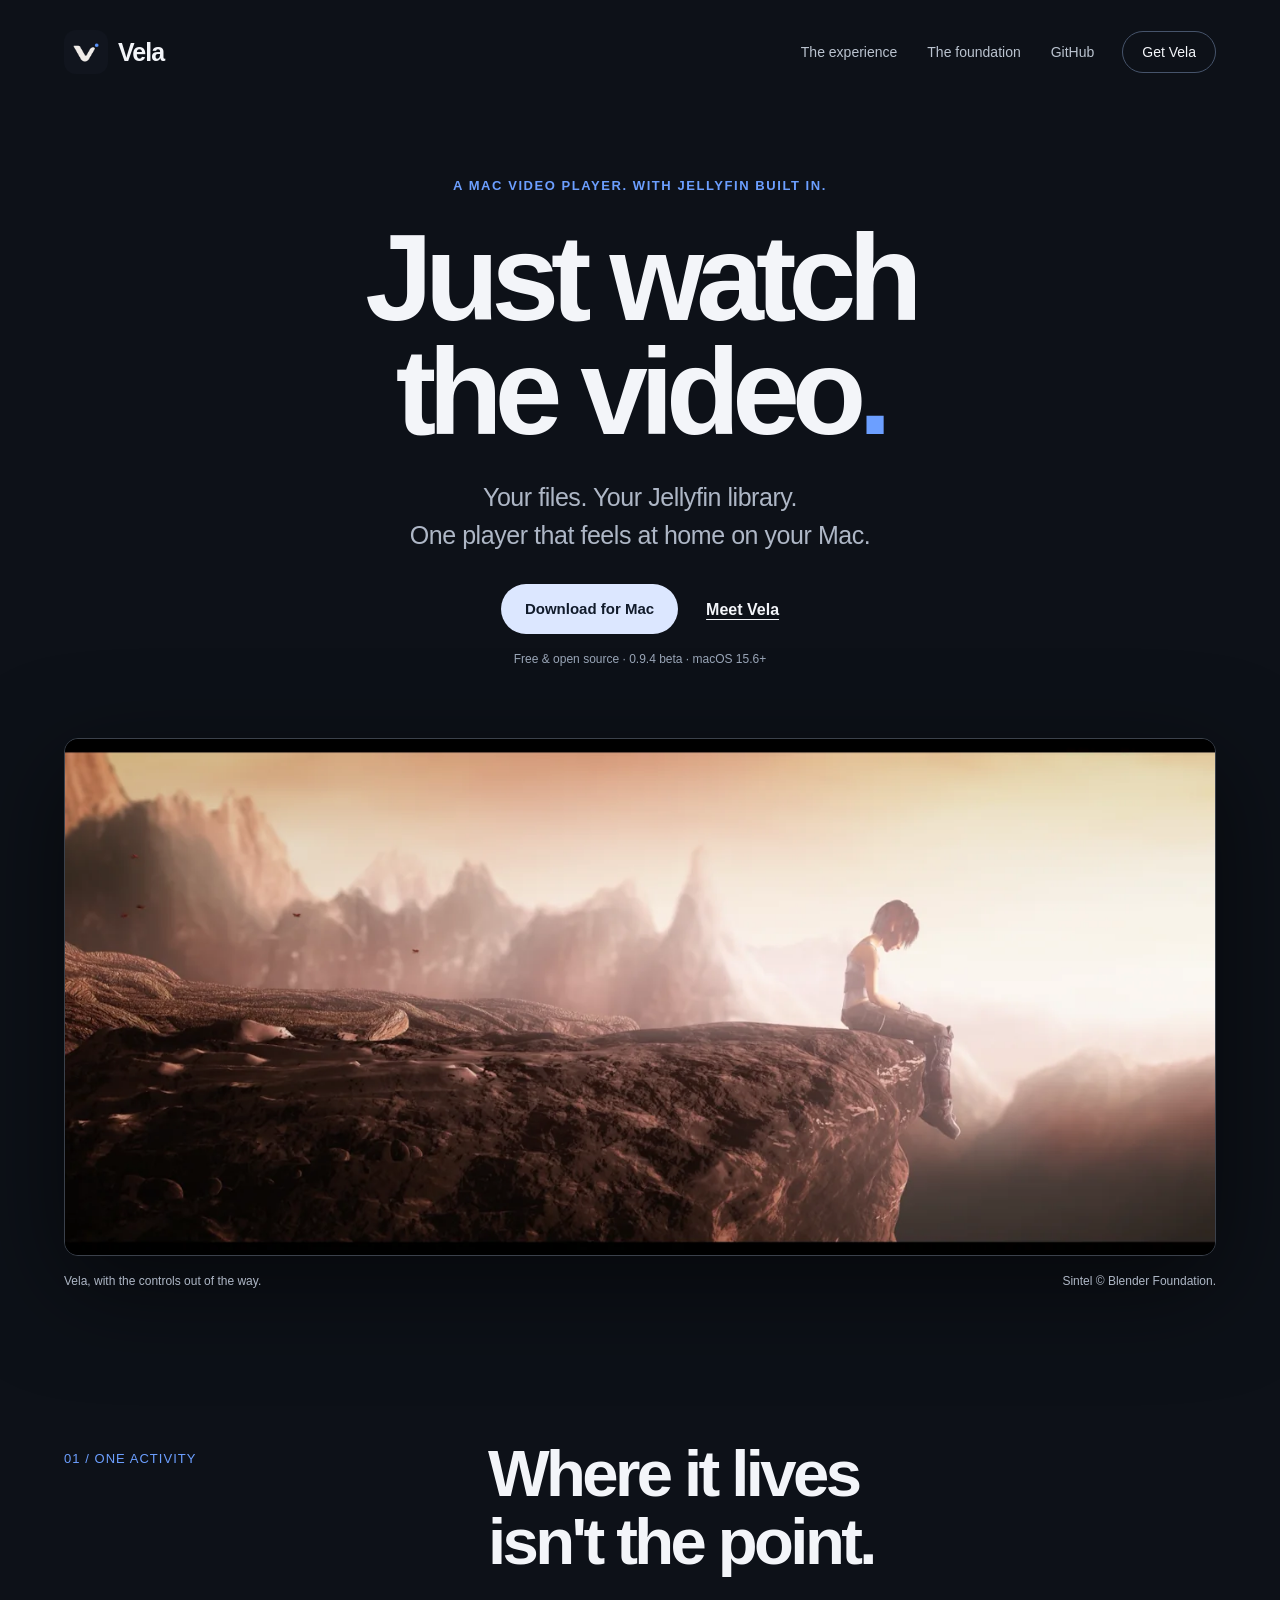
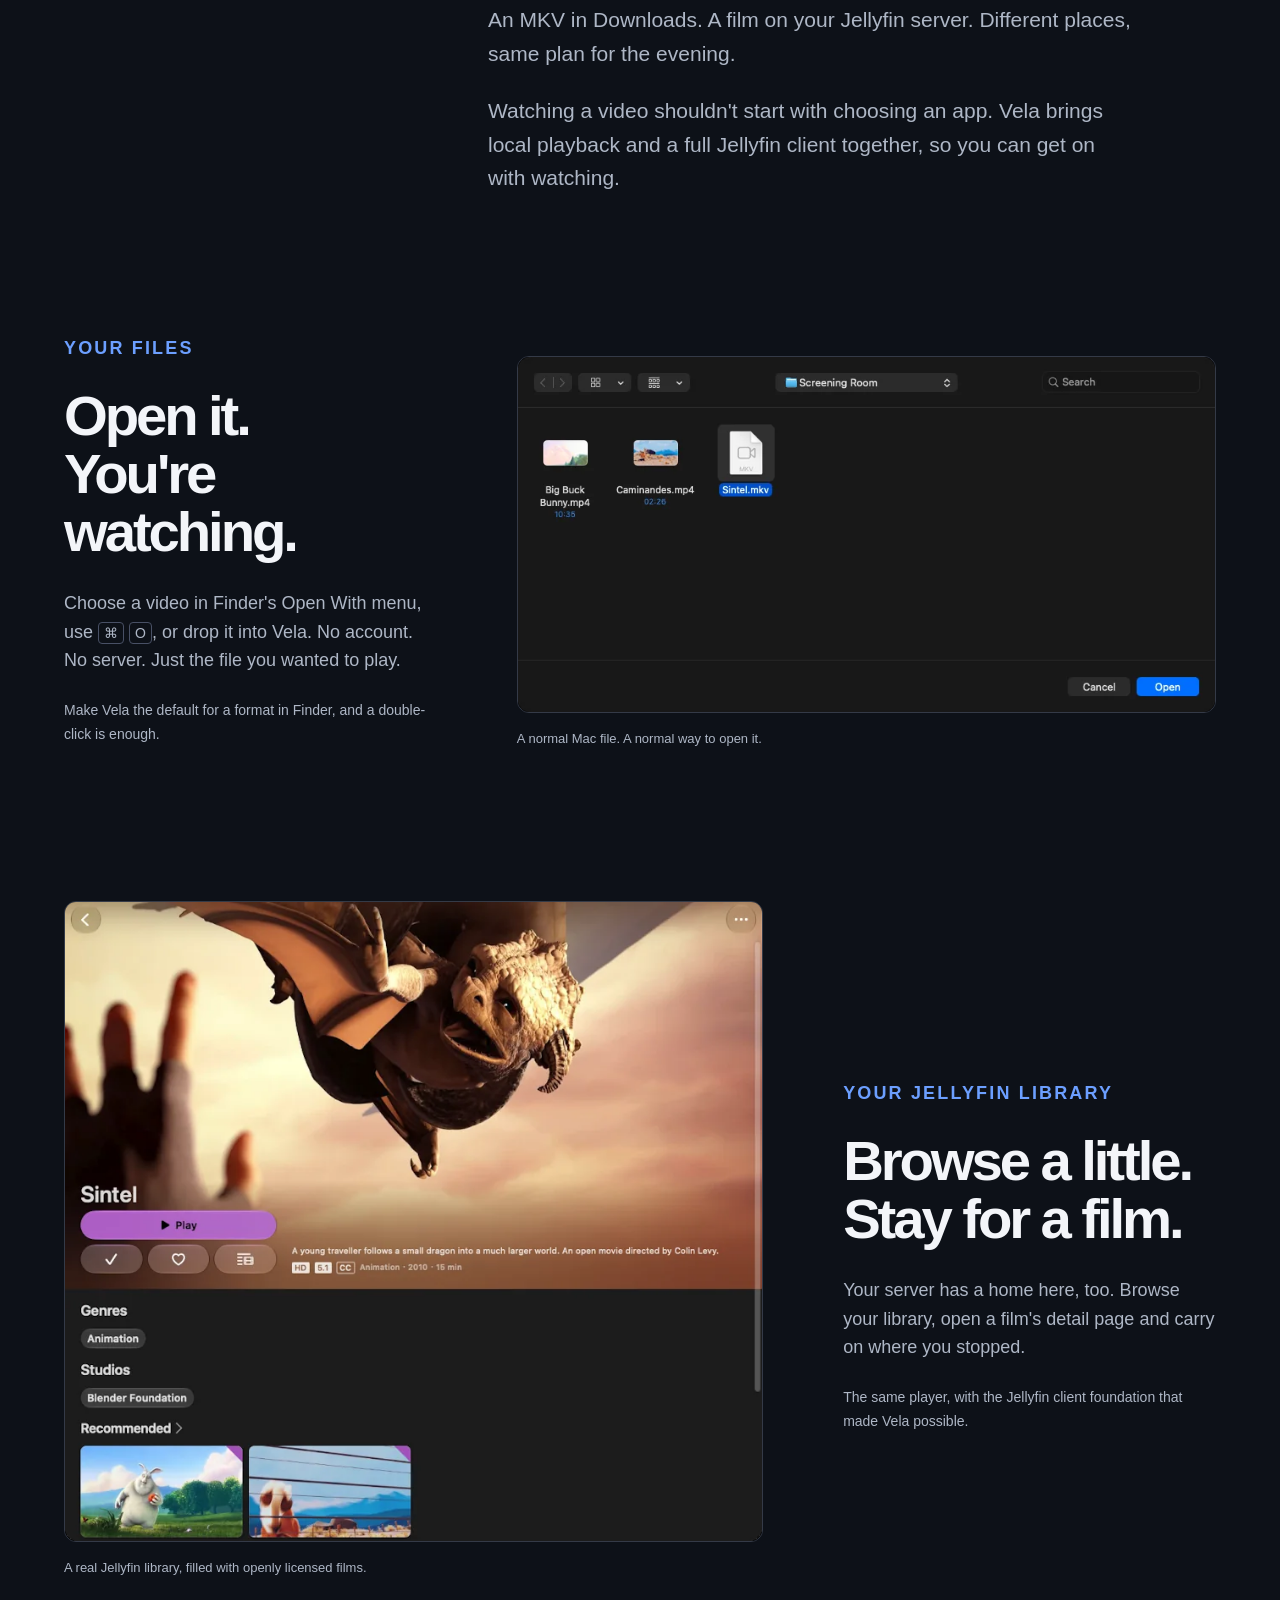
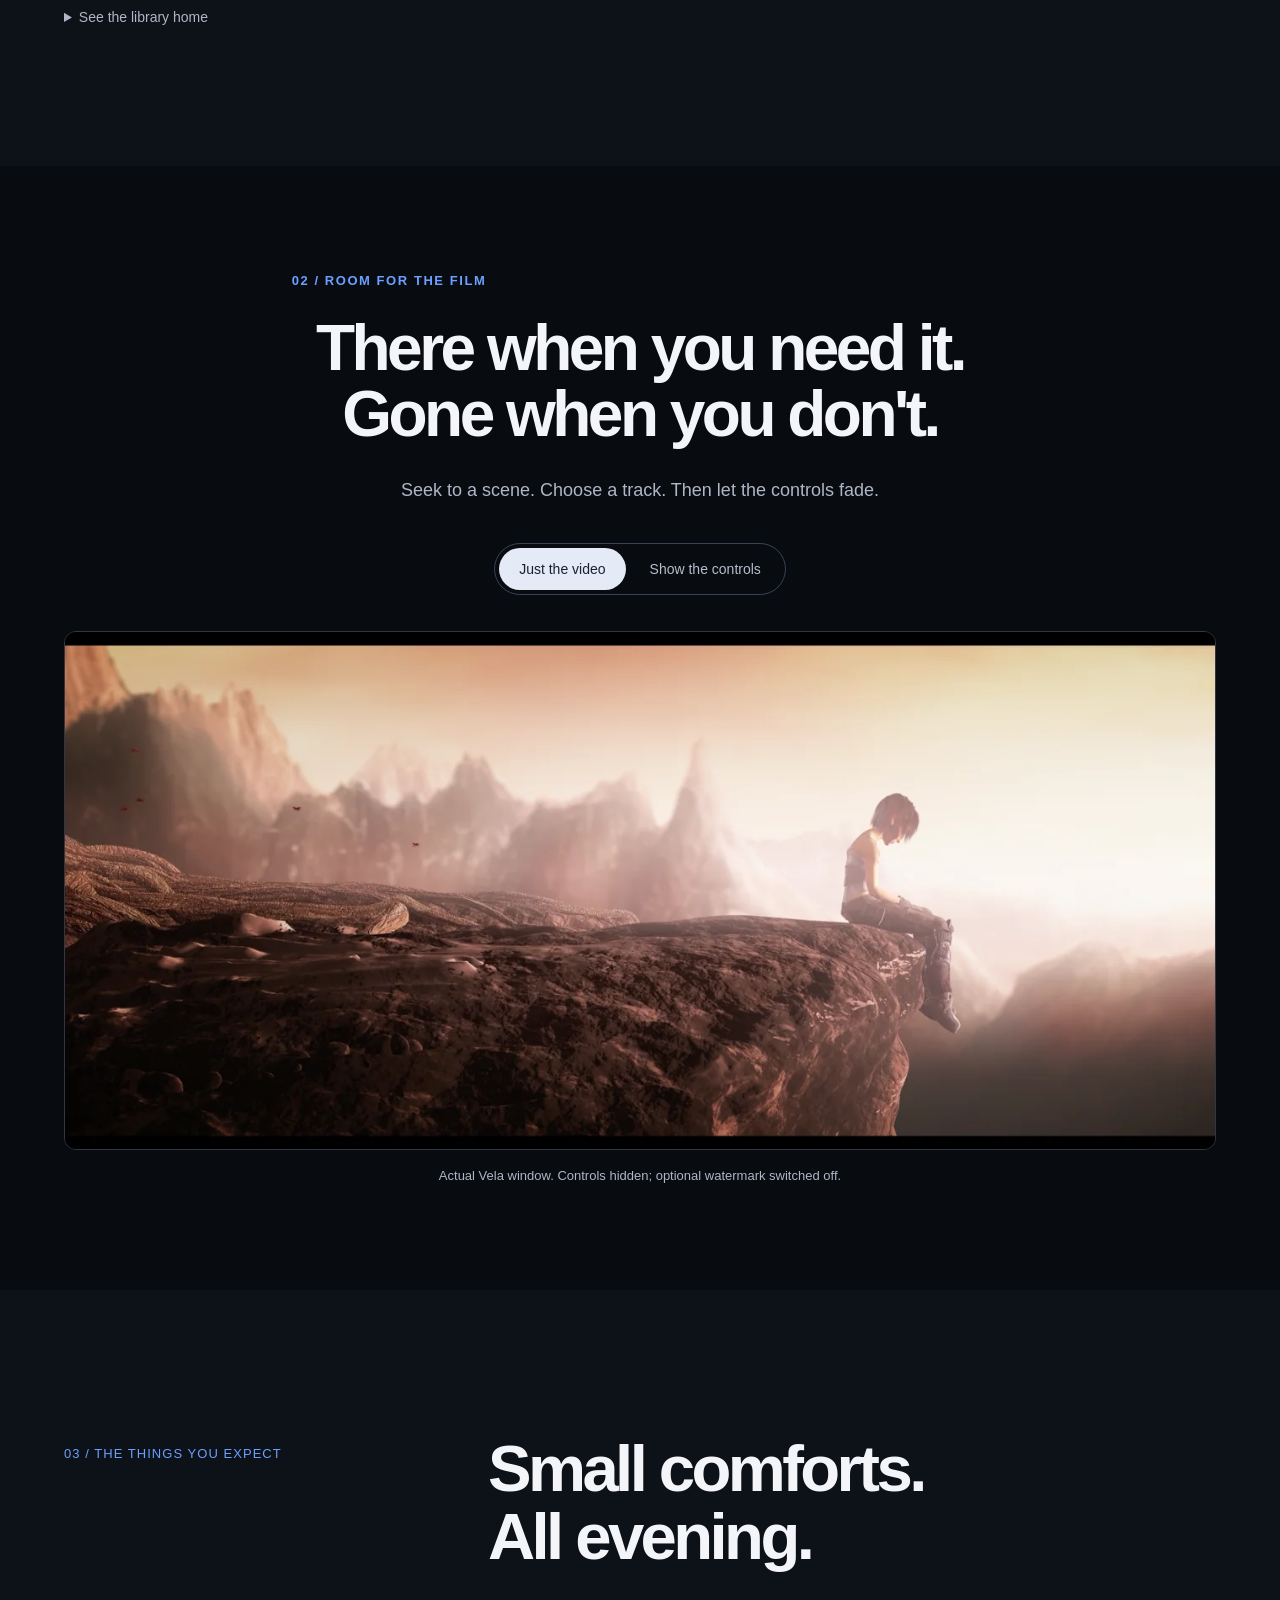
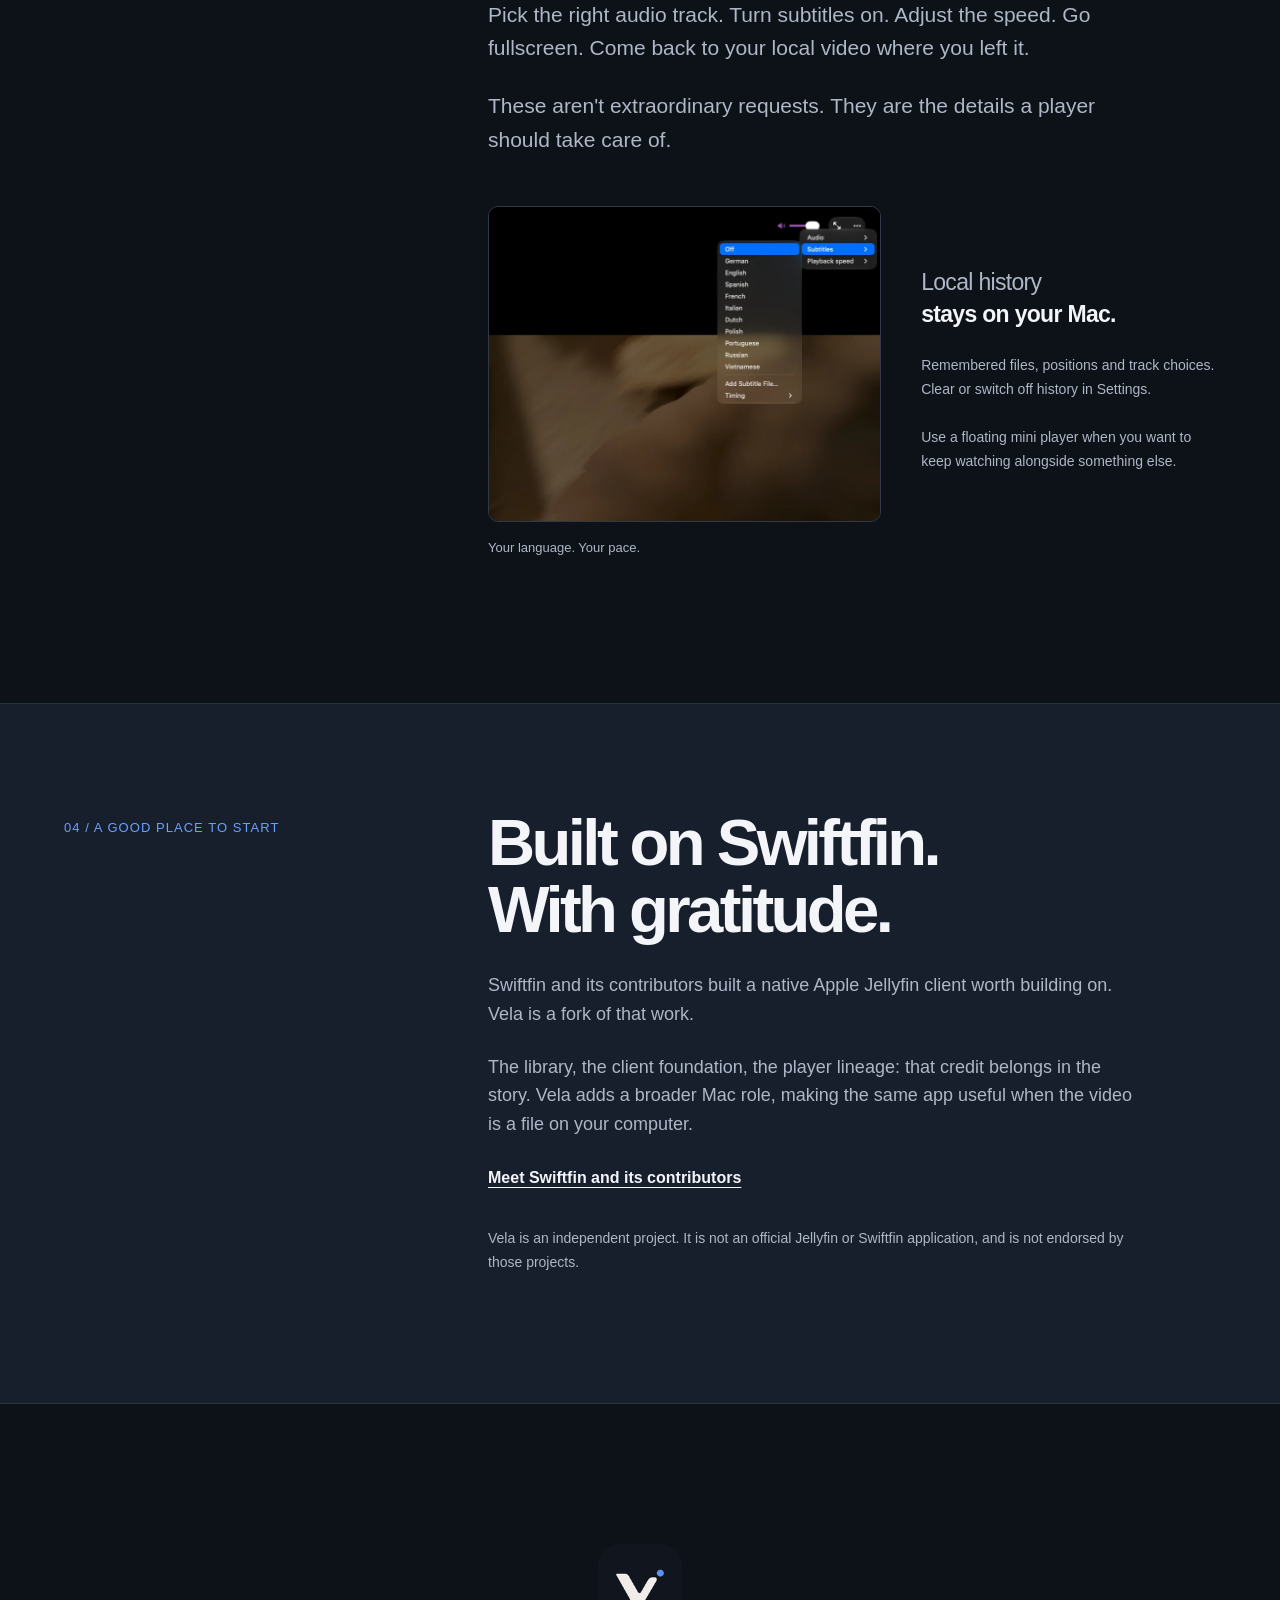
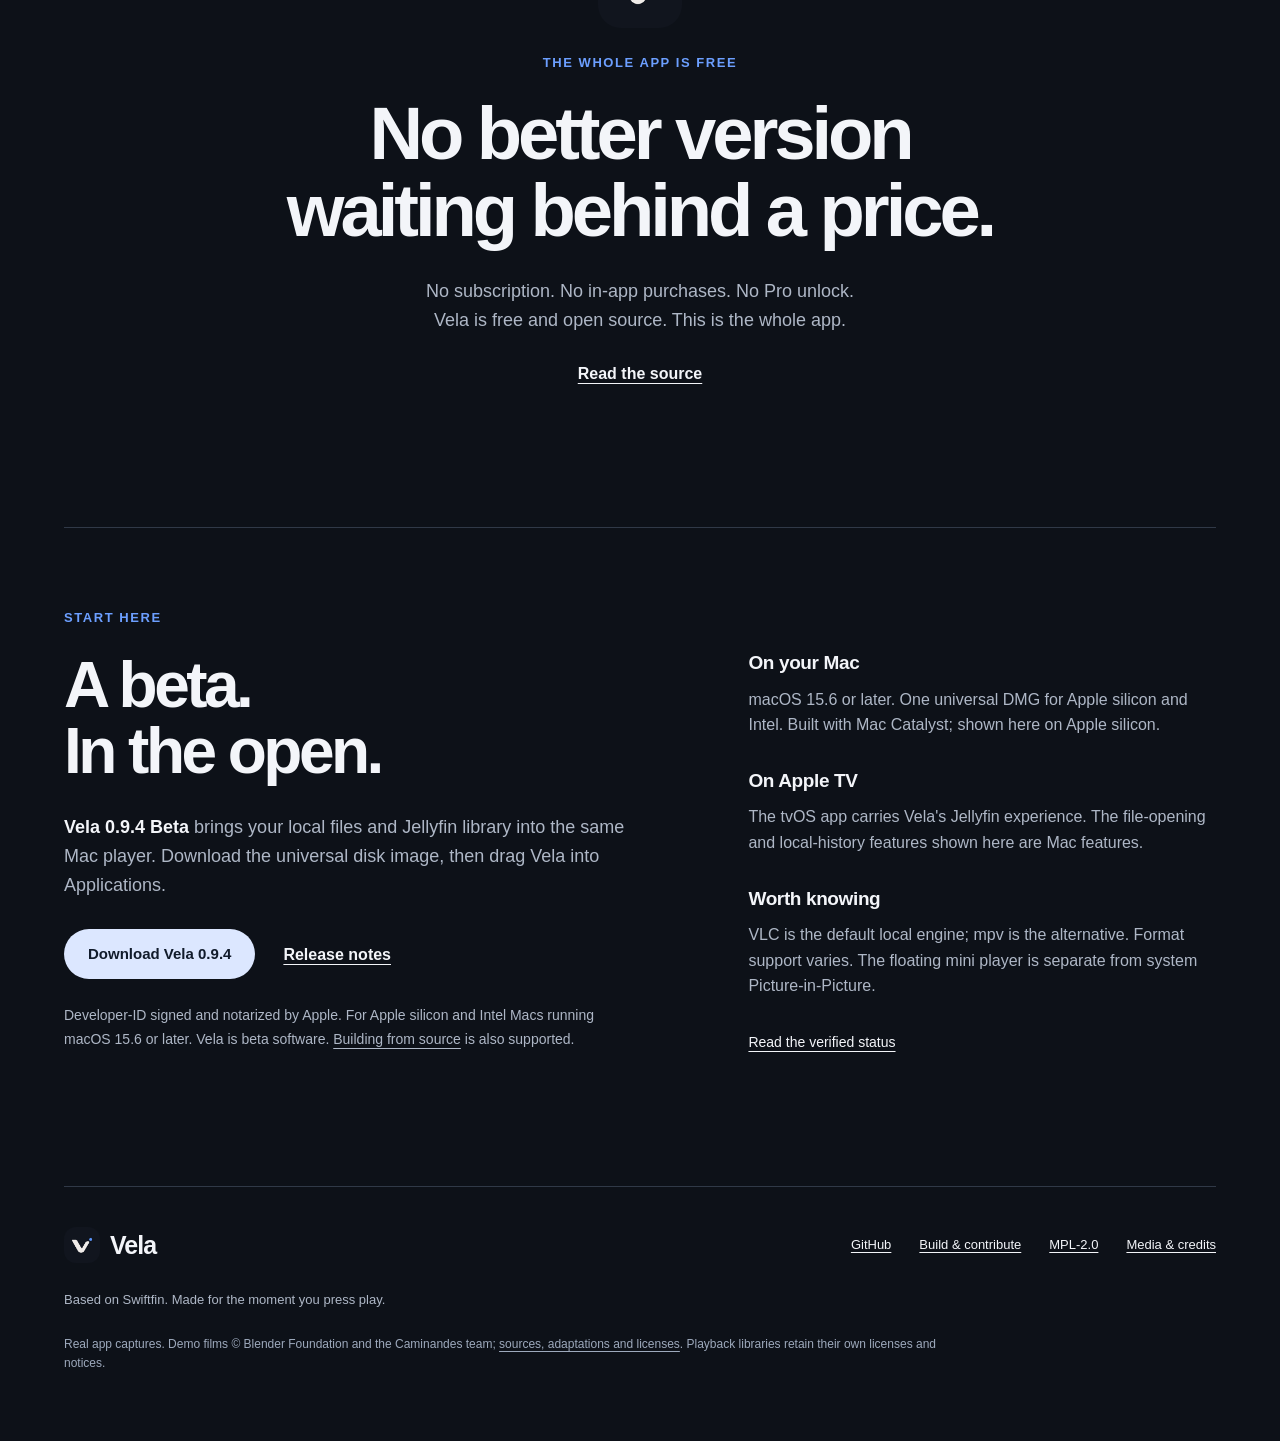
==== website/index.html @ f343155b "Release Vela 0.9.4 with local playback, Mac DMG and project site [skip ci]" ====
<!doctype html>
<html lang="en">
<head>
  <meta charset="utf-8">
  <meta name="viewport" content="width=device-width, initial-scale=1">
  <title>Vela — Just watch the video.</title>
  <meta name="description" content="A modern macOS video player with Jellyfin built in. Your files and your library, in one player. Free and open source. Vela 0.9.4 beta.">
  <meta name="theme-color" content="#11151e">
  <link rel="canonical" href="https://ralleur.github.io/Vela/">
  <meta property="og:type" content="website">
  <meta property="og:title" content="Vela — Just watch the video.">
  <meta property="og:description" content="Your files. Your Jellyfin library. One Mac player. Free and open source. Vela 0.9.4 beta for Apple silicon and Intel Macs.">
  <meta property="og:url" content="https://ralleur.github.io/Vela/">
  <meta property="og:image" content="https://ralleur.github.io/Vela/assets/social-preview.jpg">
  <meta property="og:image:width" content="1200">
  <meta property="og:image:height" content="630">
  <meta name="twitter:card" content="summary_large_image">
  <link rel="icon" type="image/png" href="assets/vela-icon.png">
  <link rel="stylesheet" href="style.css">
  <script src="site.js" defer></script>
</head>
<body>
<a class="skip" href="#main">Skip to content</a>
<header class="nav wrap">
  <a class="brand" href="#" aria-label="Vela home"><img src="assets/vela-icon.png" alt="" width="44" height="44">Vela</a>
  <nav aria-label="Main navigation"><a href="#experience">The experience</a><a href="#foundation">The foundation</a><a href="https://github.com/ralleur/Vela">GitHub</a></nav>
  <a class="nav-cta" href="#get-vela">Get Vela</a>
</header>
<main id="main">
  <section class="hero wrap" aria-labelledby="hero-title">
    <p class="eyebrow">A Mac video player. With Jellyfin built in.</p>
    <h1 id="hero-title">Just watch<br>the video<span class="blue">.</span></h1>
    <p class="intro">Your files. Your Jellyfin library.<br>One player that feels at home on your Mac.</p>
    <div class="actions"><a class="button" href="https://github.com/ralleur/Vela/releases/download/vela-0.9.4/Vela-0.9.4-macOS-universal.dmg">Download for Mac</a><a class="text-link" href="#experience">Meet Vela</a></div>
    <p class="micro">Free &amp; open source · 0.9.4 beta · macOS 15.6+</p>
    <figure class="hero-frame">
      <img src="assets/player-clean-1366.webp" srcset="assets/player-clean-768.webp 768w, assets/player-clean-1366.webp 1366w" sizes="(max-width: 760px) 100vw, min(92vw, 1366px)" width="1366" height="614" fetchpriority="high" alt="Sintel playing in the real Vela Mac window with all playback controls hidden.">
      <figcaption>Vela, with the controls out of the way. <span>Sintel © Blender Foundation.</span></figcaption>
    </figure>
  </section>

  <section class="story wrap" id="experience">
    <div class="section-label">01 / One activity</div>
    <div class="story-copy"><h2>Where it lives<br>isn't the point.</h2><p>An MKV in Downloads. A film on your Jellyfin server. Different places, same plan for the evening.</p><p>Watching a video shouldn't start with choosing an app. Vela brings local playback and a full Jellyfin client together, so you can get on with watching.</p></div>
  </section>

  <section class="moments wrap" aria-label="Two ways to press play">
    <article class="moment">
      <div class="moment-copy"><p class="eyebrow">Your files</p><h2>Open it.<br>You're watching.</h2><p>Choose a video in Finder's Open With menu, use <kbd>⌘</kbd> <kbd>O</kbd>, or drop it into Vela. No account. No server. Just the file you wanted to play.</p><p class="detail">Make Vela the default for a format in Finder, and a double-click is enough.</p></div>
      <figure class="window-shot"><img src="assets/local-workflow.webp" width="880" height="448" loading="lazy" alt="The real macOS Open Video panel selecting Sintel.mkv for Vela."><figcaption>A normal Mac file. A normal way to open it.</figcaption></figure>
    </article>
    <article class="moment library-moment">
      <div class="moment-copy"><p class="eyebrow">Your Jellyfin library</p><h2>Browse a little.<br>Stay for a film.</h2><p>Your server has a home here, too. Browse your library, open a film's detail page and carry on where you stopped.</p><p class="detail">The same player, with the Jellyfin client foundation that made Vela possible.</p></div>
      <figure class="window-shot"><picture><source media="(max-width: 600px)" srcset="assets/jellyfin-detail.webp"><img src="assets/jellyfin-detail.webp" width="823" height="755" loading="lazy" alt="Vela’s actual Jellyfin detail page for Sintel, with playback and library recommendations."></picture><figcaption>A real Jellyfin library, filled with openly licensed films.</figcaption><details><summary>See the library home</summary><picture><source media="(max-width: 600px)" srcset="assets/jellyfin-home-mobile.webp" width="430" height="610"><img src="assets/jellyfin-home.webp" width="823" height="755" loading="lazy" alt="Vela’s home page with Continue and three openly licensed demo films."></picture></details></figure>
    </article>
  </section>

  <section class="disappear" aria-labelledby="quiet-title">
    <div class="wrap"><p class="eyebrow">02 / Room for the film</p><h2 id="quiet-title">There when you need it.<br>Gone when you don't.</h2><p class="section-intro">Seek to a scene. Choose a track. Then let the controls fade.</p>
      <div class="comparison" data-player-comparison>
        <div class="state-switch" role="group" aria-label="Compare real player captures" hidden><button type="button" aria-pressed="true" data-state="clean">Just the video</button><button type="button" aria-pressed="false" data-state="controls">Show the controls</button></div>
        <figure><img id="comparison-image" src="assets/player-clean-1366.webp" width="1366" height="614" loading="lazy" alt="Vela playing Sintel with controls hidden."><figcaption id="comparison-caption" aria-live="polite">Actual Vela window. Controls hidden; optional watermark switched off.</figcaption></figure>
        <noscript><p><a href="assets/player-controls-1366.webp">View the matching capture with controls visible.</a></p></noscript>
      </div>
    </div>
  </section>

  <section class="comfort wrap">
    <div class="section-label">03 / The things you expect</div>
    <div class="comfort-content"><h2>Small comforts.<br>All evening.</h2><p>Pick the right audio track. Turn subtitles on. Adjust the speed. Go fullscreen. Come back to your local video where you left it.</p><p>These aren't extraordinary requests. They are the details a player should take care of.</p><div class="comfort-pair"><figure><img src="assets/subtitles.webp" width="800" height="642" loading="lazy" alt="Vela’s actual subtitle menu with embedded language choices and the external subtitle command."><figcaption>Your language. Your pace.</figcaption></figure><div class="quiet-note"><p>Local history<br><strong>stays on your Mac.</strong></p><p class="detail">Remembered files, positions and track choices. Clear or switch off history in Settings.</p><p class="detail">Use a floating mini player when you want to keep watching alongside something else.</p></div></div></div>
  </section>

  <section class="foundation" id="foundation"><div class="wrap foundation-grid">
    <p class="section-label">04 / A good place to start</p><div><h2>Built on Swiftfin.<br>With gratitude.</h2><p>Swiftfin and its contributors built a native Apple Jellyfin client worth building on. Vela is a fork of that work.</p><p>The library, the client foundation, the player lineage: that credit belongs in the story. Vela adds a broader Mac role, making the same app useful when the video is a file on your computer.</p><a class="text-link" href="https://github.com/jellyfin/Swiftfin">Meet Swiftfin and its contributors</a><p class="detail affiliation">Vela is an independent project. It is not an official Jellyfin or Swiftfin application, and is not endorsed by those projects.</p></div>
  </div></section>

  <section class="free wrap"><img src="assets/vela-icon.png" alt="" width="84" height="84" loading="lazy"><p class="eyebrow">The whole app is free</p><h2>No better version<br>waiting behind a price.</h2><p>No subscription. No in-app purchases. No Pro unlock.<br>Vela is free and open source. This is the whole app.</p><a class="text-link" href="https://github.com/ralleur/Vela">Read the source</a></section>

  <section class="get wrap" id="get-vela"><div><p class="eyebrow">Start here</p><h2>A beta.<br>In the open.</h2><p><strong>Vela 0.9.4 Beta</strong> brings your local files and Jellyfin library into the same Mac player. Download the universal disk image, then drag Vela into Applications.</p><div class="actions"><a class="button" href="https://github.com/ralleur/Vela/releases/download/vela-0.9.4/Vela-0.9.4-macOS-universal.dmg">Download Vela 0.9.4</a><a class="text-link" href="https://github.com/ralleur/Vela/releases/tag/vela-0.9.4">Release notes</a></div><p class="detail">Developer-ID signed and notarized by Apple. For Apple silicon and Intel Macs running macOS 15.6 or later. Vela is beta software. <a href="https://github.com/ralleur/Vela/blob/vela/docs/BUILDING.md">Building from source</a> is also supported.</p></div><div class="platforms"><h3>On your Mac</h3><p>macOS 15.6 or later. One universal DMG for Apple silicon and Intel. Built with Mac Catalyst; shown here on Apple silicon.</p><h3>On Apple TV</h3><p>The tvOS app carries Vela's Jellyfin experience. The file-opening and local-history features shown here are Mac features.</p><h3>Worth knowing</h3><p>VLC is the default local engine; mpv is the alternative. Format support varies. The floating mini player is separate from system Picture-in-Picture.</p><a href="https://github.com/ralleur/Vela/blob/vela/docs/product-audit.md">Read the verified status</a></div></section>
</main>
<footer class="wrap"><div class="footer-top"><a class="brand" href="#"><img src="assets/vela-icon.png" alt="" width="36" height="36">Vela</a><nav aria-label="Footer"><a href="https://github.com/ralleur/Vela">GitHub</a><a href="https://github.com/ralleur/Vela/blob/vela/docs/BUILDING.md">Build &amp; contribute</a><a href="https://github.com/ralleur/Vela/blob/vela/LICENSE.md">MPL-2.0</a><a href="credits.html">Media &amp; credits</a></nav></div><p>Based on Swiftfin. Made for the moment you press play.</p><p class="credits">Real app captures. Demo films © Blender Foundation and the Caminandes team; <a href="credits.html">sources, adaptations and licenses</a>. Playback libraries retain their own licenses and notices.</p></footer>
</body>
</html>
---- website/style.css ----
:root{color-scheme:dark;--bg:#0d1118;--panel:#151c27;--ink:#f3f5f9;--muted:#aeb7c6;--blue:#6c9fff;--line:#303947;font-family:-apple-system,BlinkMacSystemFont,"Segoe UI",sans-serif;font-synthesis:none}*{box-sizing:border-box}html{scroll-behavior:smooth;scroll-padding-top:32px}body{margin:0;background:var(--bg);color:var(--ink);font-size:18px;line-height:1.6}a{color:inherit;text-underline-offset:.25em}a:hover{color:var(--blue)}button,a{-webkit-tap-highlight-color:transparent}button{font:inherit}button:focus-visible,a:focus-visible{outline:3px solid var(--blue);outline-offset:6px;border-radius:4px}img{max-width:100%;height:auto;display:block}figure{margin:0}figcaption{color:var(--muted);font-size:13px;line-height:1.5;margin-top:16px}h1,h2,h3,p{margin-top:0}h1,h2{font-weight:650;letter-spacing:-.055em;line-height:1.03}h2{font-size:clamp(38px,5.1vw,70px);margin-bottom:28px}h3{font-size:19px;letter-spacing:-.02em;margin:0 0 8px}p{color:var(--muted);max-width:650px;margin-bottom:24px}strong{color:var(--ink);font-weight:600}.wrap{width:min(1366px,90%);margin-inline:auto}.skip{position:absolute;left:16px;top:-100px;padding:12px;background:var(--ink);color:var(--bg);z-index:20}.skip:focus{top:16px}.nav{display:flex;align-items:center;gap:28px;height:104px}.brand{display:flex;align-items:center;gap:10px;text-decoration:none;font-size:25px;font-weight:650;letter-spacing:-.04em}.brand img{border-radius:12px}.nav nav{margin-left:auto;display:flex;gap:30px;font-size:14px}.nav nav a{text-decoration:none;color:#bac3cf}.nav-cta{font-size:14px;text-decoration:none;border:1px solid #46546b;border-radius:30px;padding:9px 19px}.hero{text-align:center;padding-top:72px}.eyebrow{font-size:13px;font-weight:600;letter-spacing:.12em;text-transform:uppercase;color:var(--blue);margin-bottom:24px}.hero .eyebrow,.hero p{margin-inline:auto}.hero h1{font-size:clamp(72px,9.5vw,136px);margin:0 0 30px;line-height:.94;letter-spacing:-.065em}.blue{color:var(--blue)}.intro{font-size:clamp(19px,2vw,25px);line-height:1.5;letter-spacing:-.018em}.actions{display:flex;align-items:center;gap:28px;flex-wrap:wrap;margin:30px 0 16px}.hero .actions{justify-content:center}.button{display:inline-flex;background:#dce7ff;color:#111b2b;text-decoration:none;padding:13px 24px;border-radius:28px;font-size:15px;font-weight:650}.button:hover{background:white;color:#111b2b}.text-link{font-size:16px;font-weight:550}.micro{font-size:12px;color:#99a5b7}.hero-frame{margin-top:68px}.hero-frame img{width:100%;border-radius:14px;box-shadow:0 30px 100px #0008;border:1px solid #3b414b}.hero-frame figcaption{display:flex;justify-content:space-between;gap:20px;font-size:12px}.story{display:grid;grid-template-columns:1fr 2fr;gap:60px;padding:150px 0 115px}.section-label{font-size:13px;color:var(--blue);letter-spacing:.08em;text-transform:uppercase;padding-top:9px}.story-copy{max-width:720px}.story-copy p{font-size:21px}.moment{display:grid;grid-template-columns:.8fr 1.5fr;gap:80px;align-items:center;margin-bottom:130px}.moment h2{font-size:clamp(38px,4.4vw,58px)}.moment-copy p{font-size:18px}.moment-copy .detail,.detail{font-size:14px;color:var(--muted);line-height:1.7}.window-shot img{width:100%;border:1px solid #343a47;border-radius:12px}.library-moment{grid-template-columns:1.5fr .8fr}.library-moment .moment-copy{order:2}.library-moment .window-shot{order:1}.disappear{padding:105px 0;background:#080b10;text-align:center}.disappear h2{font-size:clamp(36px,5vw,66px)}.section-intro{margin:0 auto 34px}.state-switch{display:inline-flex;border:1px solid #394353;padding:4px;border-radius:40px;margin:4px auto 36px;gap:4px}.state-switch[hidden]{display:none}.state-switch button{border:0;border-radius:30px;background:transparent;color:#b5becc;padding:10px 20px;font-size:14px;cursor:pointer}.state-switch button[aria-pressed=true]{background:#e4ebf6;color:#182235}.comparison img{width:100%;border-radius:12px;border:1px solid #303643}.comfort{display:grid;grid-template-columns:1fr 2fr;gap:60px;padding:145px 0}.comfort-content>p{font-size:21px}.comfort-pair{display:grid;grid-template-columns:1.2fr .9fr;gap:40px;align-items:center;margin-top:50px}.comfort-pair img{border-radius:10px;border:1px solid var(--line)}.quiet-note>p:first-child{font-size:23px;line-height:1.4;letter-spacing:-.03em}.foundation{background:#171f2c;border-top:1px solid #273245;border-bottom:1px solid #273245;padding:105px 0}.foundation-grid{display:grid;grid-template-columns:1fr 2fr;gap:60px}.foundation p{max-width:660px}.affiliation{margin-top:35px}.free{padding:140px 0;text-align:center}.free img{margin:0 auto 25px;border-radius:23px}.free p{margin-inline:auto}.free h2{font-size:clamp(38px,5.8vw,80px)}.free>.eyebrow{margin-bottom:22px}.get{display:grid;grid-template-columns:1.25fr 1fr;gap:100px;padding:80px 0 110px;border-top:1px solid var(--line)}.get h2{font-size:64px}.get .detail{max-width:530px;margin-top:25px}.platforms{padding-top:40px}.platforms p{font-size:16px;margin-bottom:28px}.platforms a{font-size:14px}footer{border-top:1px solid var(--line);padding:38px 0 44px}.footer-top{display:flex;justify-content:space-between;align-items:center;gap:30px;margin-bottom:25px}.footer-top nav{display:flex;gap:28px;font-size:13px;flex-wrap:wrap}footer p{font-size:13px;max-width:880px}.credits{font-size:12px;color:#9da9bc}kbd{font:inherit;font-size:14px;border:1px solid #485065;border-radius:4px;padding:2px 5px}.credit-page{max-width:900px;padding:65px 0}.credit-page h1{font-size:64px}.credit-page h2{font-size:28px;letter-spacing:-.03em;margin-top:50px}.credit-page p,.credit-page li{font-size:17px}.credit-page p{max-width:100%}@media(max-width:1000px){.wrap{width:90%}.nav nav{gap:20px}.moment{gap:38px}.story,.comfort,.foundation-grid{grid-template-columns:1fr 2.5fr;gap:32px}.get{gap:60px}.comfort-pair{grid-template-columns:1fr}.hero{padding-top:48px}.hero-frame{margin-top:50px}}@media(max-width:700px){body{font-size:17px}.wrap{width:89%}.nav{height:80px;gap:14px}.nav nav a:not(:last-child){display:none}.nav nav{margin-left:auto}.brand{font-size:22px}.brand img{width:36px;height:36px}.nav-cta{padding:8px 14px;font-size:13px}.hero{padding-top:46px}.hero .eyebrow{font-size:11px;letter-spacing:.07em}.hero h1{font-size:clamp(64px,14vw,96px)}.hero .intro{font-size:19px}.hero .actions{gap:24px}.hero-frame{width:112.36%;margin-left:-6.18%;margin-top:45px}.hero-frame img{border-radius:0;border-left:0;border-right:0;min-height:270px;object-fit:cover;object-position:65% center}.hero-frame figcaption{display:block;padding:0 20px;font-size:11px}.hero-frame figcaption span{display:block;margin-top:4px}.story,.comfort,.foundation-grid{display:block}.story{padding:84px 0 65px}.section-label{margin-bottom:28px}.story-copy p,.comfort-content>p{font-size:18px}.moment,.library-moment{display:flex;flex-direction:column;gap:28px;align-items:stretch;margin-bottom:80px}.library-moment .moment-copy{order:0}.library-moment .window-shot{order:1}.moment-copy{max-width:520px}.window-shot picture img{max-height:540px;object-fit:contain;background:#1b1b1b}.window-shot figcaption{font-size:12px}.disappear{padding:74px 0}.disappear h2{font-size:38px}.state-switch button{padding:10px 14px;font-size:13px}.comparison figure{overflow:auto}.comparison img{max-width:none;width:820px;height:auto}.comparison figcaption{text-align:left;font-size:12px}.comfort{padding:80px 0}.comfort-pair{gap:26px}.comfort-pair figure{max-width:100%}.quiet-note{padding-top:5px}.foundation{padding:70px 0}.foundation h2{font-size:40px}.free{padding:85px 0}.free h2{font-size:42px}.free p{font-size:17px}.get{display:block;padding:65px 0}.get h2{font-size:54px}.platforms{border-top:1px solid var(--line);margin-top:42px;padding-top:32px}.footer-top{align-items:flex-start;flex-direction:column}.footer-top nav{gap:15px 24px}.credit-page h1{font-size:45px}}@media(prefers-reduced-motion:reduce){html{scroll-behavior:auto}*,*::before,*::after{animation:none!important;transition:none!important}}
details{margin-top:20px;font-size:14px;color:var(--muted)}summary{cursor:pointer;padding:8px 0}details[open] img{margin-top:14px}
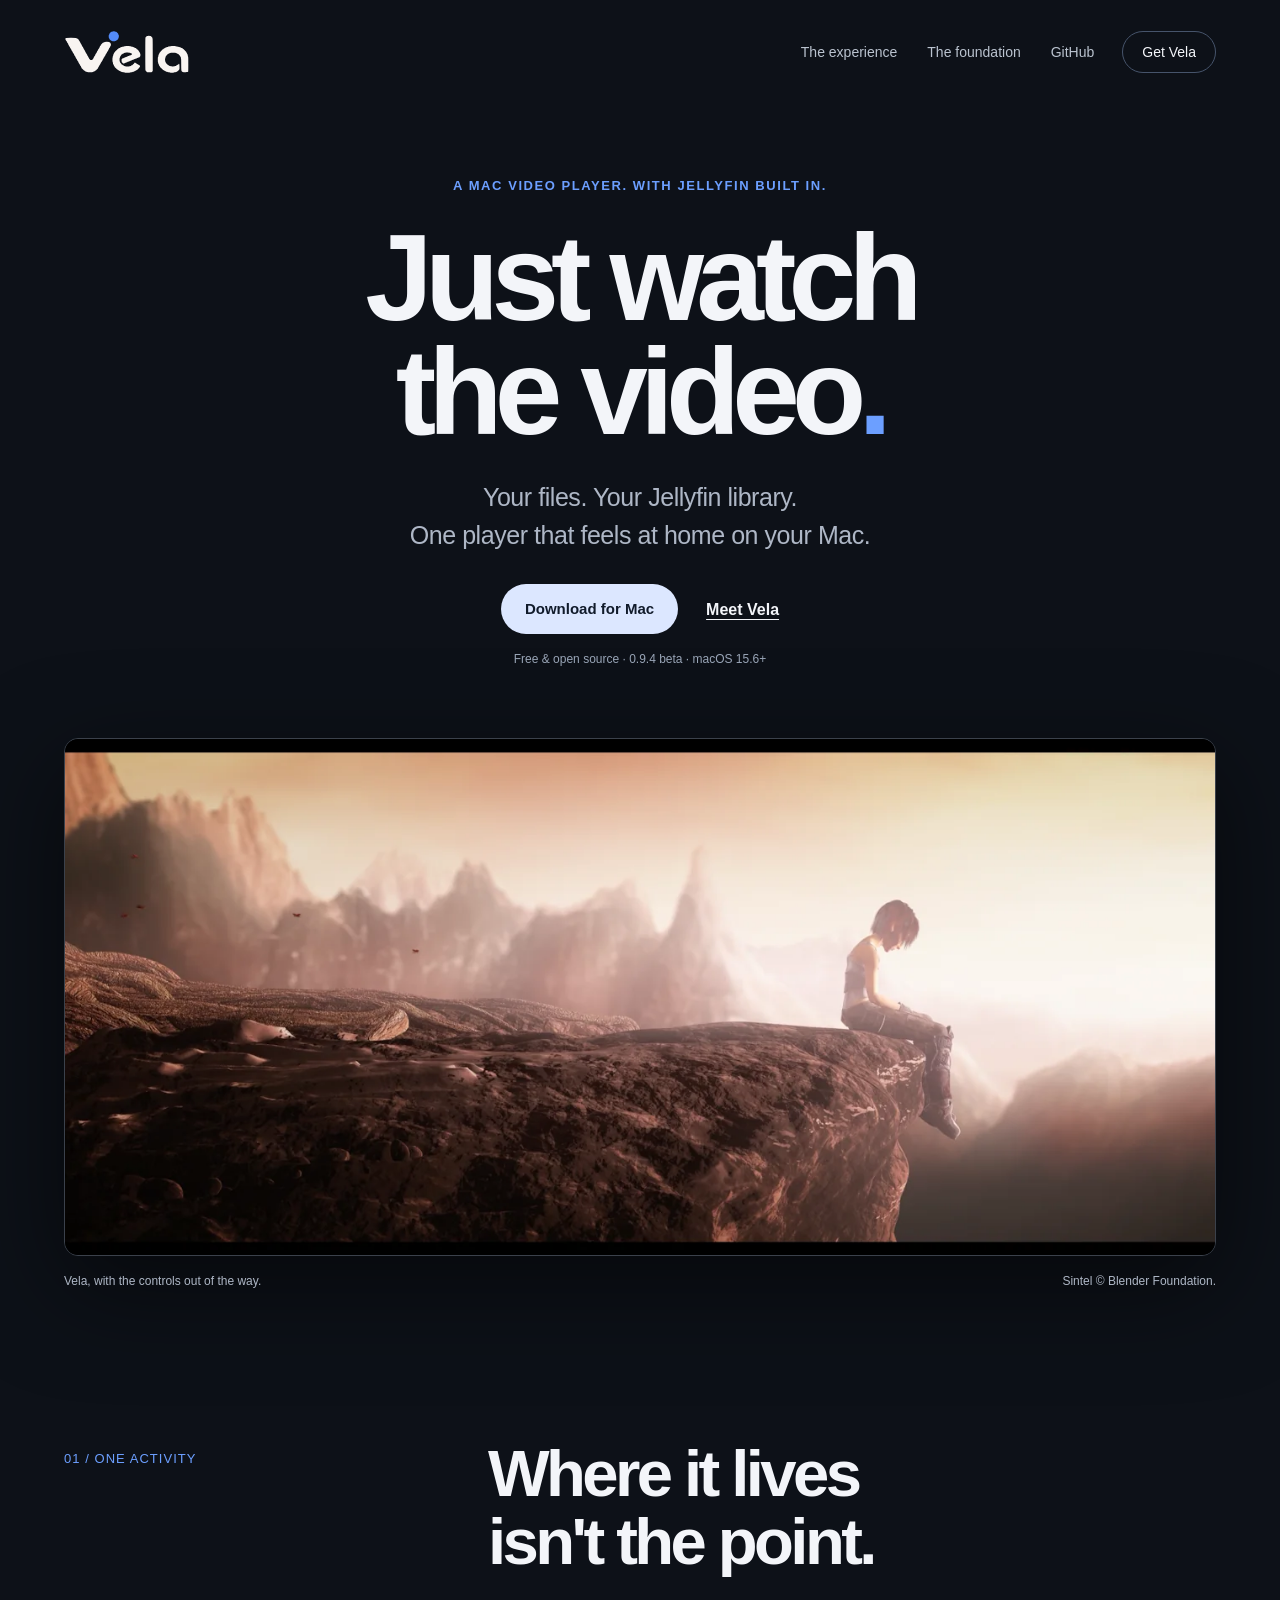
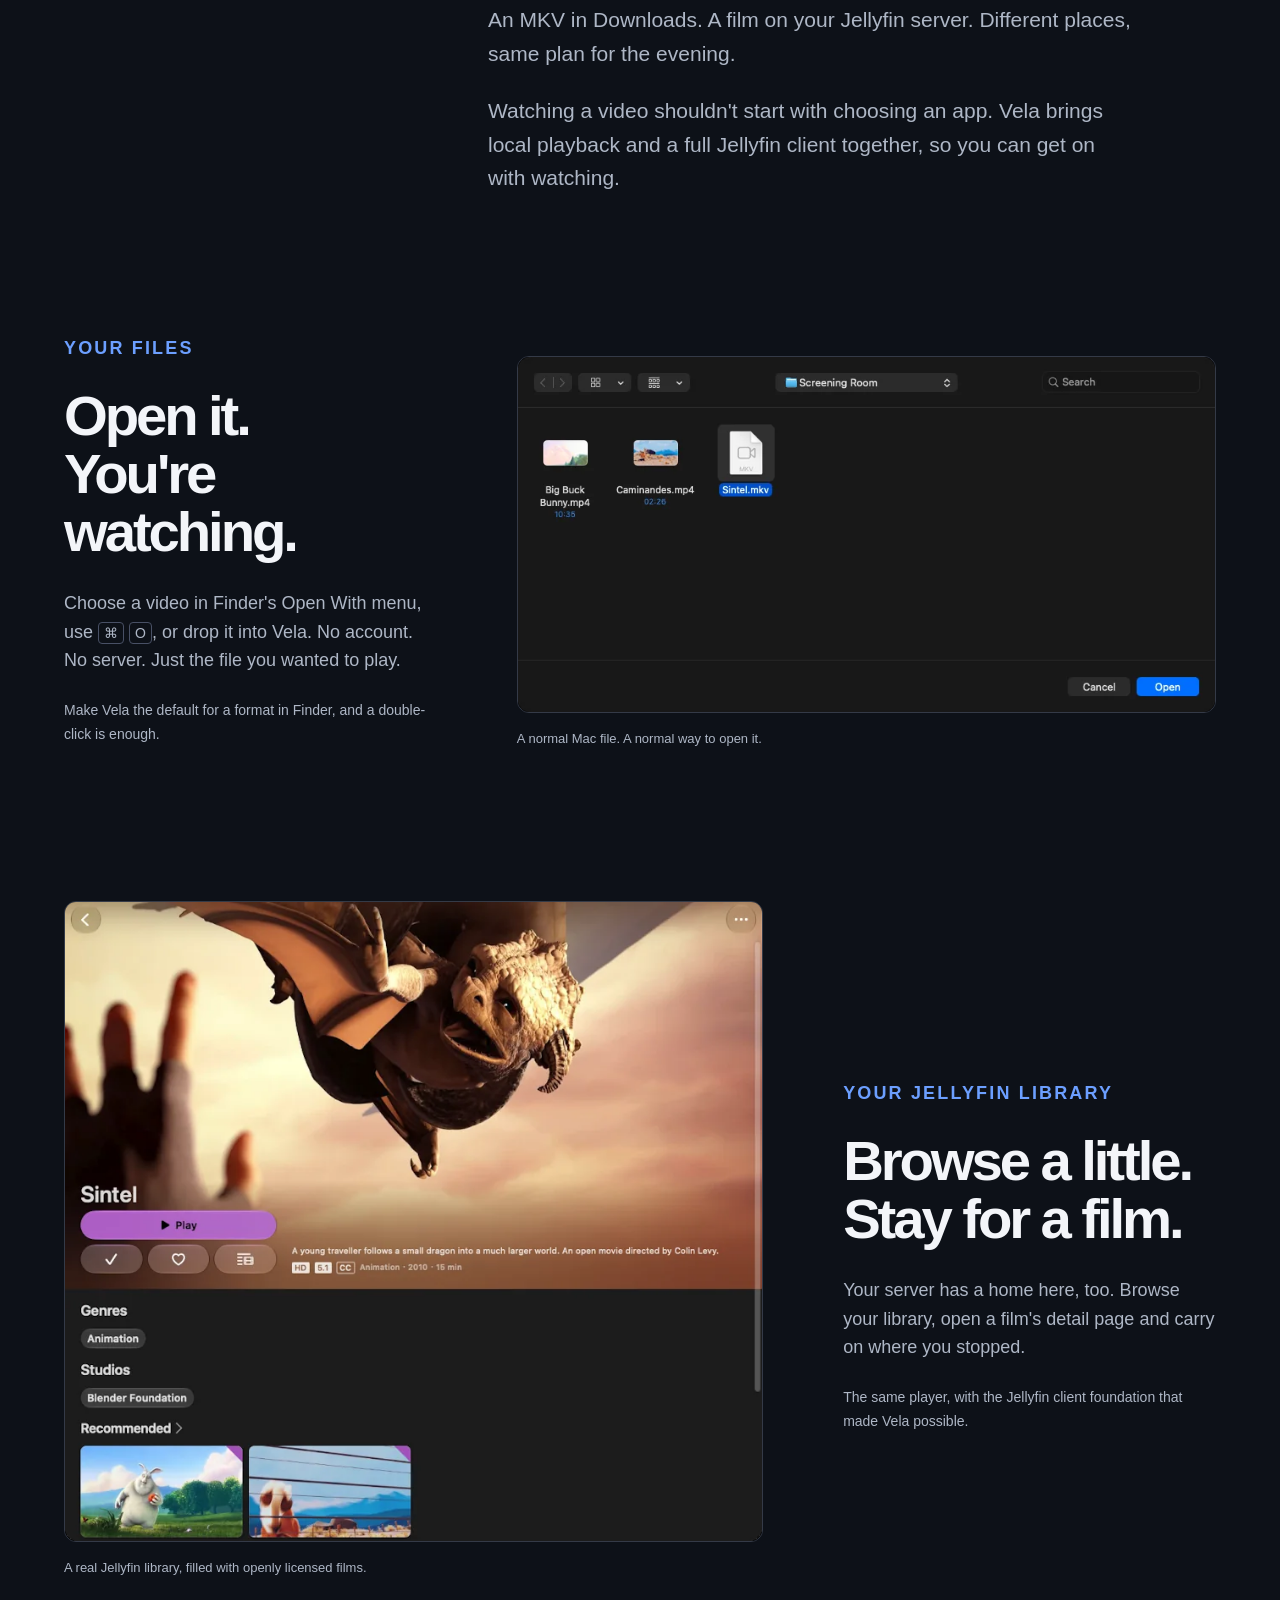
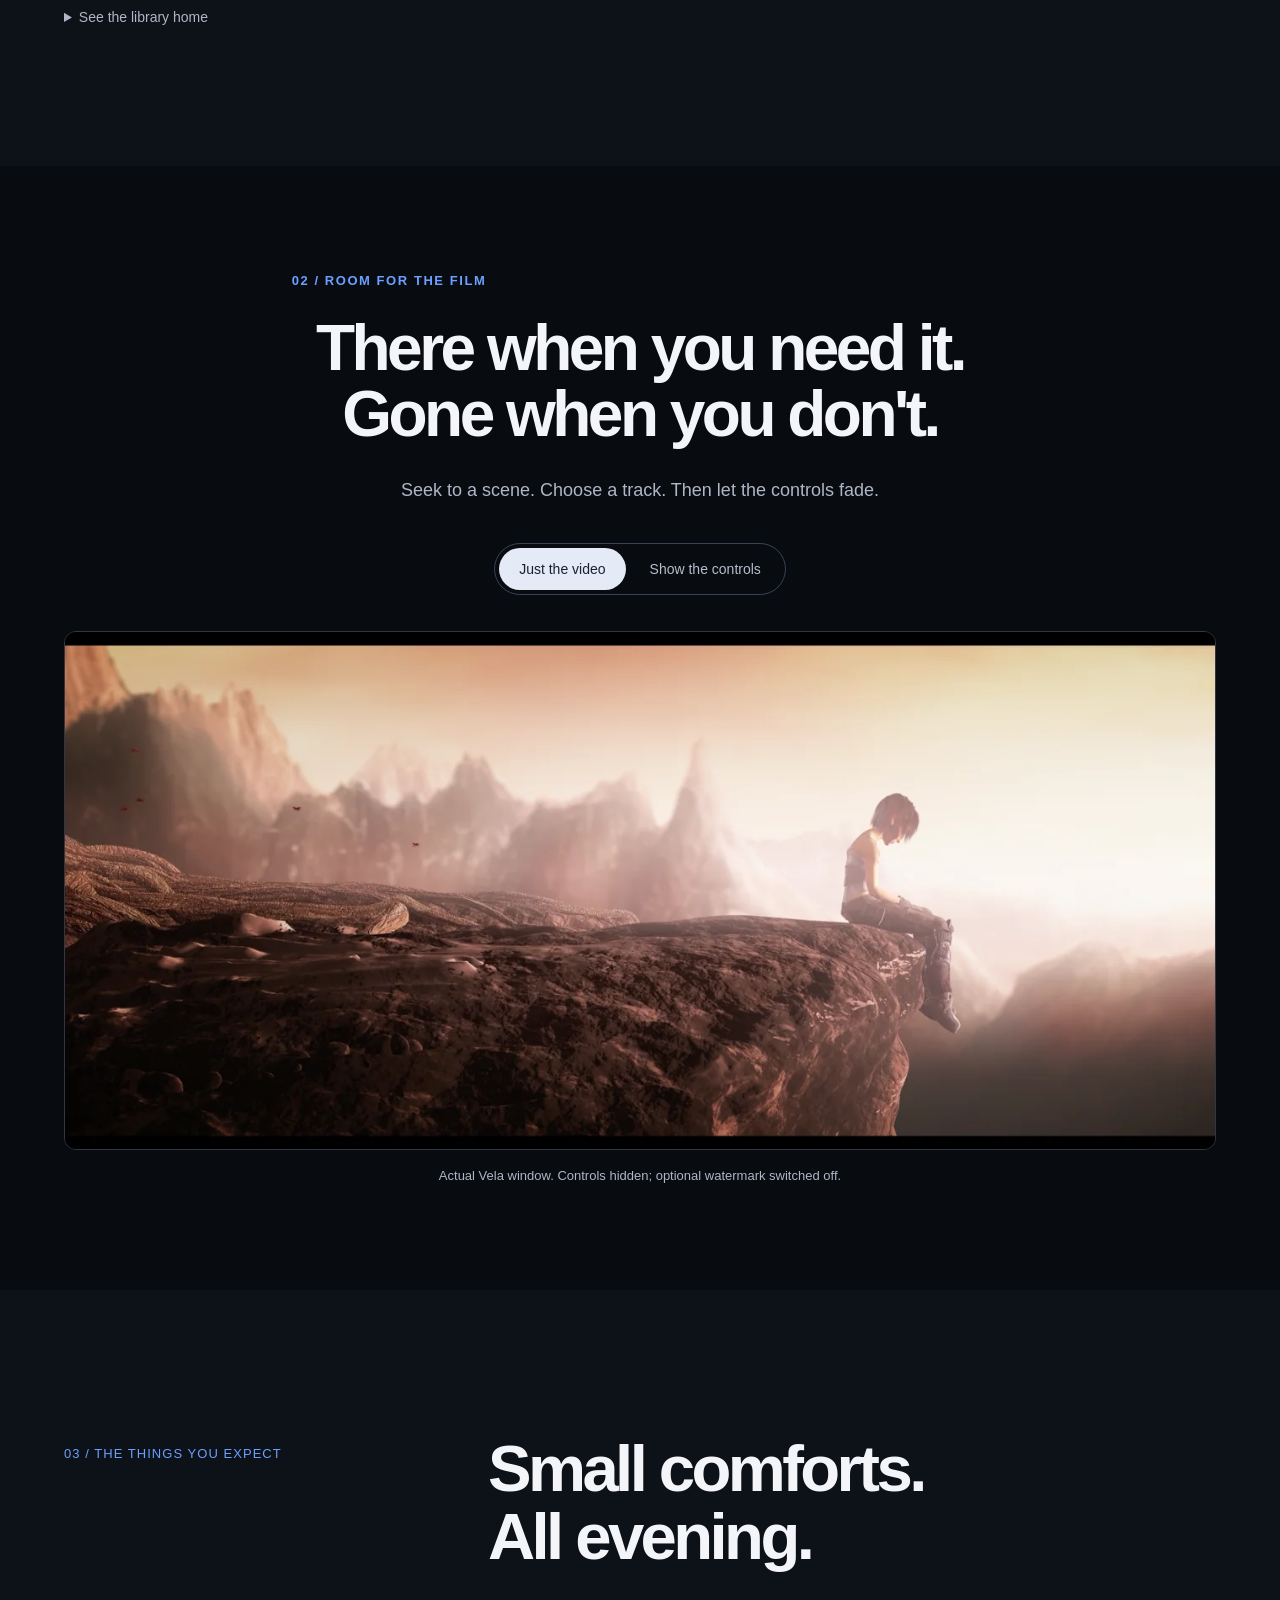
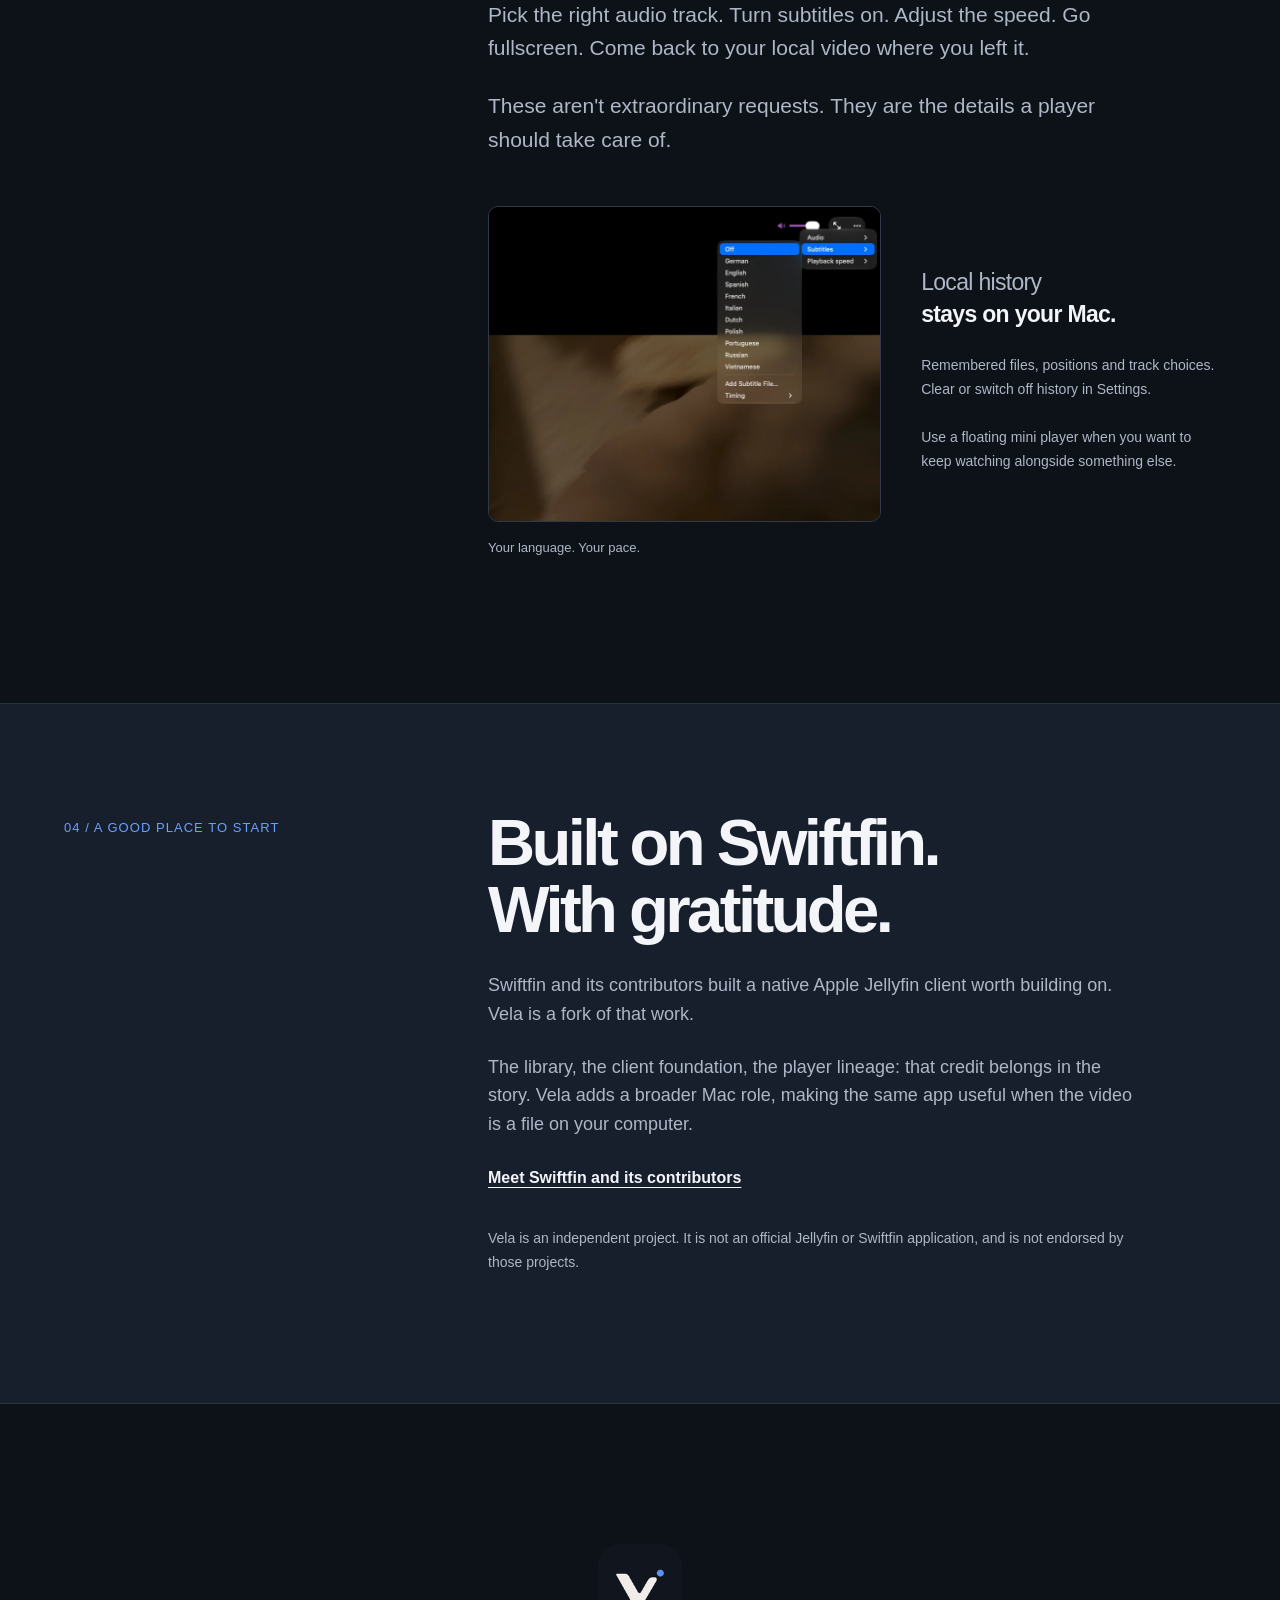
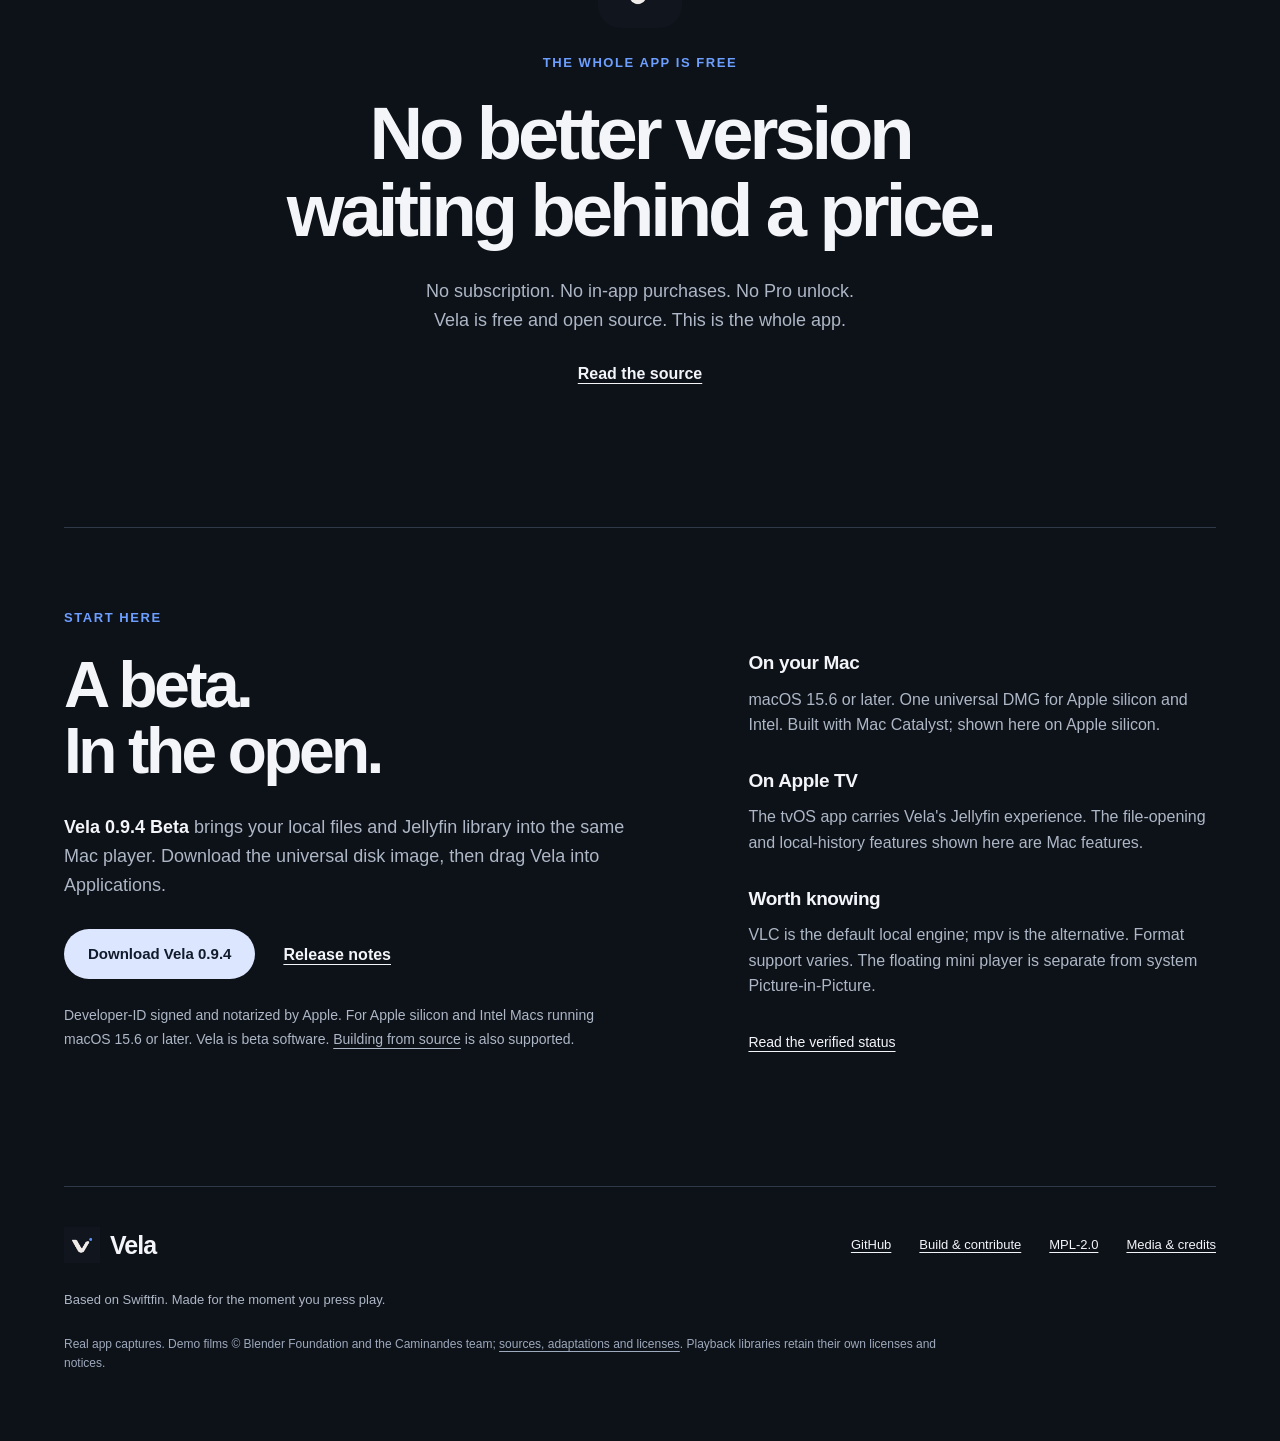
==== commit 539b2635: "Use the Vela wordmark in the project website navigation" ====
--- a/website/index.html
+++ b/website/index.html
@@ -22,7 +22,7 @@
 <body>
 <a class="skip" href="#main">Skip to content</a>
 <header class="nav wrap">
-  <a class="brand" href="#" aria-label="Vela home"><img src="assets/vela-icon.png" alt="" width="44" height="44">Vela</a>
+  <a class="brand" href="#" aria-label="Vela home"><img class="wordmark" src="assets/vela-wordmark.svg" alt="Vela" width="372" height="130"></a>
   <nav aria-label="Main navigation"><a href="#experience">The experience</a><a href="#foundation">The foundation</a><a href="https://github.com/ralleur/Vela">GitHub</a></nav>
   <a class="nav-cta" href="#get-vela">Get Vela</a>
 </header>
@@ -31,7 +31,7 @@
     <p class="eyebrow">A Mac video player. With Jellyfin built in.</p>
     <h1 id="hero-title">Just watch<br>the video<span class="blue">.</span></h1>
     <p class="intro">Your files. Your Jellyfin library.<br>One player that feels at home on your Mac.</p>
-    <div class="actions"><a class="button" href="https://github.com/ralleur/Vela/releases/download/vela-0.9.4/Vela-0.9.4-macOS-universal.dmg">Download for Mac</a><a class="text-link" href="#experience">Meet Vela</a></div>
+    <div class="actions"><a class="button" href="https://github.com/ralleur/Vela/releases/download/vela-0.9.4/Vela-0.9.4-macOS-universal-r3.dmg">Download for Mac</a><a class="text-link" href="#experience">Meet Vela</a></div>
     <p class="micro">Free &amp; open source · 0.9.4 beta · macOS 15.6+</p>
     <figure class="hero-frame">
       <img src="assets/player-clean-1366.webp" srcset="assets/player-clean-768.webp 768w, assets/player-clean-1366.webp 1366w" sizes="(max-width: 760px) 100vw, min(92vw, 1366px)" width="1366" height="614" fetchpriority="high" alt="Sintel playing in the real Vela Mac window with all playback controls hidden.">
@@ -76,7 +76,7 @@
 
   <section class="free wrap"><img src="assets/vela-icon.png" alt="" width="84" height="84" loading="lazy"><p class="eyebrow">The whole app is free</p><h2>No better version<br>waiting behind a price.</h2><p>No subscription. No in-app purchases. No Pro unlock.<br>Vela is free and open source. This is the whole app.</p><a class="text-link" href="https://github.com/ralleur/Vela">Read the source</a></section>
 
-  <section class="get wrap" id="get-vela"><div><p class="eyebrow">Start here</p><h2>A beta.<br>In the open.</h2><p><strong>Vela 0.9.4 Beta</strong> brings your local files and Jellyfin library into the same Mac player. Download the universal disk image, then drag Vela into Applications.</p><div class="actions"><a class="button" href="https://github.com/ralleur/Vela/releases/download/vela-0.9.4/Vela-0.9.4-macOS-universal.dmg">Download Vela 0.9.4</a><a class="text-link" href="https://github.com/ralleur/Vela/releases/tag/vela-0.9.4">Release notes</a></div><p class="detail">Developer-ID signed and notarized by Apple. For Apple silicon and Intel Macs running macOS 15.6 or later. Vela is beta software. <a href="https://github.com/ralleur/Vela/blob/vela/docs/BUILDING.md">Building from source</a> is also supported.</p></div><div class="platforms"><h3>On your Mac</h3><p>macOS 15.6 or later. One universal DMG for Apple silicon and Intel. Built with Mac Catalyst; shown here on Apple silicon.</p><h3>On Apple TV</h3><p>The tvOS app carries Vela's Jellyfin experience. The file-opening and local-history features shown here are Mac features.</p><h3>Worth knowing</h3><p>VLC is the default local engine; mpv is the alternative. Format support varies. The floating mini player is separate from system Picture-in-Picture.</p><a href="https://github.com/ralleur/Vela/blob/vela/docs/product-audit.md">Read the verified status</a></div></section>
+  <section class="get wrap" id="get-vela"><div><p class="eyebrow">Start here</p><h2>A beta.<br>In the open.</h2><p><strong>Vela 0.9.4 Beta</strong> brings your local files and Jellyfin library into the same Mac player. Download the universal disk image, then drag Vela into Applications.</p><div class="actions"><a class="button" href="https://github.com/ralleur/Vela/releases/download/vela-0.9.4/Vela-0.9.4-macOS-universal-r3.dmg">Download Vela 0.9.4</a><a class="text-link" href="https://github.com/ralleur/Vela/releases/tag/vela-0.9.4">Release notes</a></div><p class="detail">Developer-ID signed and notarized by Apple. For Apple silicon and Intel Macs running macOS 15.6 or later. Vela is beta software. <a href="https://github.com/ralleur/Vela/blob/vela/docs/BUILDING.md">Building from source</a> is also supported.</p></div><div class="platforms"><h3>On your Mac</h3><p>macOS 15.6 or later. One universal DMG for Apple silicon and Intel. Built with Mac Catalyst; shown here on Apple silicon.</p><h3>On Apple TV</h3><p>The tvOS app carries Vela's Jellyfin experience. The file-opening and local-history features shown here are Mac features.</p><h3>Worth knowing</h3><p>VLC is the default local engine; mpv is the alternative. Format support varies. The floating mini player is separate from system Picture-in-Picture.</p><a href="https://github.com/ralleur/Vela/blob/vela/docs/product-audit.md">Read the verified status</a></div></section>
 </main>
 <footer class="wrap"><div class="footer-top"><a class="brand" href="#"><img src="assets/vela-icon.png" alt="" width="36" height="36">Vela</a><nav aria-label="Footer"><a href="https://github.com/ralleur/Vela">GitHub</a><a href="https://github.com/ralleur/Vela/blob/vela/docs/BUILDING.md">Build &amp; contribute</a><a href="https://github.com/ralleur/Vela/blob/vela/LICENSE.md">MPL-2.0</a><a href="credits.html">Media &amp; credits</a></nav></div><p>Based on Swiftfin. Made for the moment you press play.</p><p class="credits">Real app captures. Demo films © Blender Foundation and the Caminandes team; <a href="credits.html">sources, adaptations and licenses</a>. Playback libraries retain their own licenses and notices.</p></footer>
 </body>
--- a/website/style.css
+++ b/website/style.css
@@ -1,2 +1,2 @@
-:root{color-scheme:dark;--bg:#0d1118;--panel:#151c27;--ink:#f3f5f9;--muted:#aeb7c6;--blue:#6c9fff;--line:#303947;font-family:-apple-system,BlinkMacSystemFont,"Segoe UI",sans-serif;font-synthesis:none}*{box-sizing:border-box}html{scroll-behavior:smooth;scroll-padding-top:32px}body{margin:0;background:var(--bg);color:var(--ink);font-size:18px;line-height:1.6}a{color:inherit;text-underline-offset:.25em}a:hover{color:var(--blue)}button,a{-webkit-tap-highlight-color:transparent}button{font:inherit}button:focus-visible,a:focus-visible{outline:3px solid var(--blue);outline-offset:6px;border-radius:4px}img{max-width:100%;height:auto;display:block}figure{margin:0}figcaption{color:var(--muted);font-size:13px;line-height:1.5;margin-top:16px}h1,h2,h3,p{margin-top:0}h1,h2{font-weight:650;letter-spacing:-.055em;line-height:1.03}h2{font-size:clamp(38px,5.1vw,70px);margin-bottom:28px}h3{font-size:19px;letter-spacing:-.02em;margin:0 0 8px}p{color:var(--muted);max-width:650px;margin-bottom:24px}strong{color:var(--ink);font-weight:600}.wrap{width:min(1366px,90%);margin-inline:auto}.skip{position:absolute;left:16px;top:-100px;padding:12px;background:var(--ink);color:var(--bg);z-index:20}.skip:focus{top:16px}.nav{display:flex;align-items:center;gap:28px;height:104px}.brand{display:flex;align-items:center;gap:10px;text-decoration:none;font-size:25px;font-weight:650;letter-spacing:-.04em}.brand img{border-radius:12px}.nav nav{margin-left:auto;display:flex;gap:30px;font-size:14px}.nav nav a{text-decoration:none;color:#bac3cf}.nav-cta{font-size:14px;text-decoration:none;border:1px solid #46546b;border-radius:30px;padding:9px 19px}.hero{text-align:center;padding-top:72px}.eyebrow{font-size:13px;font-weight:600;letter-spacing:.12em;text-transform:uppercase;color:var(--blue);margin-bottom:24px}.hero .eyebrow,.hero p{margin-inline:auto}.hero h1{font-size:clamp(72px,9.5vw,136px);margin:0 0 30px;line-height:.94;letter-spacing:-.065em}.blue{color:var(--blue)}.intro{font-size:clamp(19px,2vw,25px);line-height:1.5;letter-spacing:-.018em}.actions{display:flex;align-items:center;gap:28px;flex-wrap:wrap;margin:30px 0 16px}.hero .actions{justify-content:center}.button{display:inline-flex;background:#dce7ff;color:#111b2b;text-decoration:none;padding:13px 24px;border-radius:28px;font-size:15px;font-weight:650}.button:hover{background:white;color:#111b2b}.text-link{font-size:16px;font-weight:550}.micro{font-size:12px;color:#99a5b7}.hero-frame{margin-top:68px}.hero-frame img{width:100%;border-radius:14px;box-shadow:0 30px 100px #0008;border:1px solid #3b414b}.hero-frame figcaption{display:flex;justify-content:space-between;gap:20px;font-size:12px}.story{display:grid;grid-template-columns:1fr 2fr;gap:60px;padding:150px 0 115px}.section-label{font-size:13px;color:var(--blue);letter-spacing:.08em;text-transform:uppercase;padding-top:9px}.story-copy{max-width:720px}.story-copy p{font-size:21px}.moment{display:grid;grid-template-columns:.8fr 1.5fr;gap:80px;align-items:center;margin-bottom:130px}.moment h2{font-size:clamp(38px,4.4vw,58px)}.moment-copy p{font-size:18px}.moment-copy .detail,.detail{font-size:14px;color:var(--muted);line-height:1.7}.window-shot img{width:100%;border:1px solid #343a47;border-radius:12px}.library-moment{grid-template-columns:1.5fr .8fr}.library-moment .moment-copy{order:2}.library-moment .window-shot{order:1}.disappear{padding:105px 0;background:#080b10;text-align:center}.disappear h2{font-size:clamp(36px,5vw,66px)}.section-intro{margin:0 auto 34px}.state-switch{display:inline-flex;border:1px solid #394353;padding:4px;border-radius:40px;margin:4px auto 36px;gap:4px}.state-switch[hidden]{display:none}.state-switch button{border:0;border-radius:30px;background:transparent;color:#b5becc;padding:10px 20px;font-size:14px;cursor:pointer}.state-switch button[aria-pressed=true]{background:#e4ebf6;color:#182235}.comparison img{width:100%;border-radius:12px;border:1px solid #303643}.comfort{display:grid;grid-template-columns:1fr 2fr;gap:60px;padding:145px 0}.comfort-content>p{font-size:21px}.comfort-pair{display:grid;grid-template-columns:1.2fr .9fr;gap:40px;align-items:center;margin-top:50px}.comfort-pair img{border-radius:10px;border:1px solid var(--line)}.quiet-note>p:first-child{font-size:23px;line-height:1.4;letter-spacing:-.03em}.foundation{background:#171f2c;border-top:1px solid #273245;border-bottom:1px solid #273245;padding:105px 0}.foundation-grid{display:grid;grid-template-columns:1fr 2fr;gap:60px}.foundation p{max-width:660px}.affiliation{margin-top:35px}.free{padding:140px 0;text-align:center}.free img{margin:0 auto 25px;border-radius:23px}.free p{margin-inline:auto}.free h2{font-size:clamp(38px,5.8vw,80px)}.free>.eyebrow{margin-bottom:22px}.get{display:grid;grid-template-columns:1.25fr 1fr;gap:100px;padding:80px 0 110px;border-top:1px solid var(--line)}.get h2{font-size:64px}.get .detail{max-width:530px;margin-top:25px}.platforms{padding-top:40px}.platforms p{font-size:16px;margin-bottom:28px}.platforms a{font-size:14px}footer{border-top:1px solid var(--line);padding:38px 0 44px}.footer-top{display:flex;justify-content:space-between;align-items:center;gap:30px;margin-bottom:25px}.footer-top nav{display:flex;gap:28px;font-size:13px;flex-wrap:wrap}footer p{font-size:13px;max-width:880px}.credits{font-size:12px;color:#9da9bc}kbd{font:inherit;font-size:14px;border:1px solid #485065;border-radius:4px;padding:2px 5px}.credit-page{max-width:900px;padding:65px 0}.credit-page h1{font-size:64px}.credit-page h2{font-size:28px;letter-spacing:-.03em;margin-top:50px}.credit-page p,.credit-page li{font-size:17px}.credit-page p{max-width:100%}@media(max-width:1000px){.wrap{width:90%}.nav nav{gap:20px}.moment{gap:38px}.story,.comfort,.foundation-grid{grid-template-columns:1fr 2.5fr;gap:32px}.get{gap:60px}.comfort-pair{grid-template-columns:1fr}.hero{padding-top:48px}.hero-frame{margin-top:50px}}@media(max-width:700px){body{font-size:17px}.wrap{width:89%}.nav{height:80px;gap:14px}.nav nav a:not(:last-child){display:none}.nav nav{margin-left:auto}.brand{font-size:22px}.brand img{width:36px;height:36px}.nav-cta{padding:8px 14px;font-size:13px}.hero{padding-top:46px}.hero .eyebrow{font-size:11px;letter-spacing:.07em}.hero h1{font-size:clamp(64px,14vw,96px)}.hero .intro{font-size:19px}.hero .actions{gap:24px}.hero-frame{width:112.36%;margin-left:-6.18%;margin-top:45px}.hero-frame img{border-radius:0;border-left:0;border-right:0;min-height:270px;object-fit:cover;object-position:65% center}.hero-frame figcaption{display:block;padding:0 20px;font-size:11px}.hero-frame figcaption span{display:block;margin-top:4px}.story,.comfort,.foundation-grid{display:block}.story{padding:84px 0 65px}.section-label{margin-bottom:28px}.story-copy p,.comfort-content>p{font-size:18px}.moment,.library-moment{display:flex;flex-direction:column;gap:28px;align-items:stretch;margin-bottom:80px}.library-moment .moment-copy{order:0}.library-moment .window-shot{order:1}.moment-copy{max-width:520px}.window-shot picture img{max-height:540px;object-fit:contain;background:#1b1b1b}.window-shot figcaption{font-size:12px}.disappear{padding:74px 0}.disappear h2{font-size:38px}.state-switch button{padding:10px 14px;font-size:13px}.comparison figure{overflow:auto}.comparison img{max-width:none;width:820px;height:auto}.comparison figcaption{text-align:left;font-size:12px}.comfort{padding:80px 0}.comfort-pair{gap:26px}.comfort-pair figure{max-width:100%}.quiet-note{padding-top:5px}.foundation{padding:70px 0}.foundation h2{font-size:40px}.free{padding:85px 0}.free h2{font-size:42px}.free p{font-size:17px}.get{display:block;padding:65px 0}.get h2{font-size:54px}.platforms{border-top:1px solid var(--line);margin-top:42px;padding-top:32px}.footer-top{align-items:flex-start;flex-direction:column}.footer-top nav{gap:15px 24px}.credit-page h1{font-size:45px}}@media(prefers-reduced-motion:reduce){html{scroll-behavior:auto}*,*::before,*::after{animation:none!important;transition:none!important}}
+:root{color-scheme:dark;--bg:#0d1118;--panel:#151c27;--ink:#f3f5f9;--muted:#aeb7c6;--blue:#6c9fff;--line:#303947;font-family:-apple-system,BlinkMacSystemFont,"Segoe UI",sans-serif;font-synthesis:none}*{box-sizing:border-box}html{scroll-behavior:smooth;scroll-padding-top:32px}body{margin:0;background:var(--bg);color:var(--ink);font-size:18px;line-height:1.6}a{color:inherit;text-underline-offset:.25em}a:hover{color:var(--blue)}button,a{-webkit-tap-highlight-color:transparent}button{font:inherit}button:focus-visible,a:focus-visible{outline:3px solid var(--blue);outline-offset:6px;border-radius:4px}img{max-width:100%;height:auto;display:block}figure{margin:0}figcaption{color:var(--muted);font-size:13px;line-height:1.5;margin-top:16px}h1,h2,h3,p{margin-top:0}h1,h2{font-weight:650;letter-spacing:-.055em;line-height:1.03}h2{font-size:clamp(38px,5.1vw,70px);margin-bottom:28px}h3{font-size:19px;letter-spacing:-.02em;margin:0 0 8px}p{color:var(--muted);max-width:650px;margin-bottom:24px}strong{color:var(--ink);font-weight:600}.wrap{width:min(1366px,90%);margin-inline:auto}.skip{position:absolute;left:16px;top:-100px;padding:12px;background:var(--ink);color:var(--bg);z-index:20}.skip:focus{top:16px}.nav{display:flex;align-items:center;gap:28px;height:104px}.brand{display:flex;align-items:center;gap:10px;text-decoration:none;font-size:25px;font-weight:650;letter-spacing:-.04em}.brand .wordmark{width:126px;height:auto;border-radius:0;flex-shrink:0}.nav nav{margin-left:auto;display:flex;gap:30px;font-size:14px}.nav nav a{text-decoration:none;color:#bac3cf}.nav-cta{font-size:14px;text-decoration:none;border:1px solid #46546b;border-radius:30px;padding:9px 19px}.hero{text-align:center;padding-top:72px}.eyebrow{font-size:13px;font-weight:600;letter-spacing:.12em;text-transform:uppercase;color:var(--blue);margin-bottom:24px}.hero .eyebrow,.hero p{margin-inline:auto}.hero h1{font-size:clamp(72px,9.5vw,136px);margin:0 0 30px;line-height:.94;letter-spacing:-.065em}.blue{color:var(--blue)}.intro{font-size:clamp(19px,2vw,25px);line-height:1.5;letter-spacing:-.018em}.actions{display:flex;align-items:center;gap:28px;flex-wrap:wrap;margin:30px 0 16px}.hero .actions{justify-content:center}.button{display:inline-flex;background:#dce7ff;color:#111b2b;text-decoration:none;padding:13px 24px;border-radius:28px;font-size:15px;font-weight:650}.button:hover{background:white;color:#111b2b}.text-link{font-size:16px;font-weight:550}.micro{font-size:12px;color:#99a5b7}.hero-frame{margin-top:68px}.hero-frame img{width:100%;border-radius:14px;box-shadow:0 30px 100px #0008;border:1px solid #3b414b}.hero-frame figcaption{display:flex;justify-content:space-between;gap:20px;font-size:12px}.story{display:grid;grid-template-columns:1fr 2fr;gap:60px;padding:150px 0 115px}.section-label{font-size:13px;color:var(--blue);letter-spacing:.08em;text-transform:uppercase;padding-top:9px}.story-copy{max-width:720px}.story-copy p{font-size:21px}.moment{display:grid;grid-template-columns:.8fr 1.5fr;gap:80px;align-items:center;margin-bottom:130px}.moment h2{font-size:clamp(38px,4.4vw,58px)}.moment-copy p{font-size:18px}.moment-copy .detail,.detail{font-size:14px;color:var(--muted);line-height:1.7}.window-shot img{width:100%;border:1px solid #343a47;border-radius:12px}.library-moment{grid-template-columns:1.5fr .8fr}.library-moment .moment-copy{order:2}.library-moment .window-shot{order:1}.disappear{padding:105px 0;background:#080b10;text-align:center}.disappear h2{font-size:clamp(36px,5vw,66px)}.section-intro{margin:0 auto 34px}.state-switch{display:inline-flex;border:1px solid #394353;padding:4px;border-radius:40px;margin:4px auto 36px;gap:4px}.state-switch[hidden]{display:none}.state-switch button{border:0;border-radius:30px;background:transparent;color:#b5becc;padding:10px 20px;font-size:14px;cursor:pointer}.state-switch button[aria-pressed=true]{background:#e4ebf6;color:#182235}.comparison img{width:100%;border-radius:12px;border:1px solid #303643}.comfort{display:grid;grid-template-columns:1fr 2fr;gap:60px;padding:145px 0}.comfort-content>p{font-size:21px}.comfort-pair{display:grid;grid-template-columns:1.2fr .9fr;gap:40px;align-items:center;margin-top:50px}.comfort-pair img{border-radius:10px;border:1px solid var(--line)}.quiet-note>p:first-child{font-size:23px;line-height:1.4;letter-spacing:-.03em}.foundation{background:#171f2c;border-top:1px solid #273245;border-bottom:1px solid #273245;padding:105px 0}.foundation-grid{display:grid;grid-template-columns:1fr 2fr;gap:60px}.foundation p{max-width:660px}.affiliation{margin-top:35px}.free{padding:140px 0;text-align:center}.free img{margin:0 auto 25px;border-radius:23px}.free p{margin-inline:auto}.free h2{font-size:clamp(38px,5.8vw,80px)}.free>.eyebrow{margin-bottom:22px}.get{display:grid;grid-template-columns:1.25fr 1fr;gap:100px;padding:80px 0 110px;border-top:1px solid var(--line)}.get h2{font-size:64px}.get .detail{max-width:530px;margin-top:25px}.platforms{padding-top:40px}.platforms p{font-size:16px;margin-bottom:28px}.platforms a{font-size:14px}footer{border-top:1px solid var(--line);padding:38px 0 44px}.footer-top{display:flex;justify-content:space-between;align-items:center;gap:30px;margin-bottom:25px}.footer-top nav{display:flex;gap:28px;font-size:13px;flex-wrap:wrap}footer p{font-size:13px;max-width:880px}.credits{font-size:12px;color:#9da9bc}kbd{font:inherit;font-size:14px;border:1px solid #485065;border-radius:4px;padding:2px 5px}.credit-page{max-width:900px;padding:65px 0}.credit-page h1{font-size:64px}.credit-page h2{font-size:28px;letter-spacing:-.03em;margin-top:50px}.credit-page p,.credit-page li{font-size:17px}.credit-page p{max-width:100%}@media(max-width:1000px){.wrap{width:90%}.nav nav{gap:20px}.moment{gap:38px}.story,.comfort,.foundation-grid{grid-template-columns:1fr 2.5fr;gap:32px}.get{gap:60px}.comfort-pair{grid-template-columns:1fr}.hero{padding-top:48px}.hero-frame{margin-top:50px}}@media(max-width:700px){body{font-size:17px}.wrap{width:89%}.nav{height:80px;gap:14px}.nav nav a:not(:last-child){display:none}.nav nav{margin-left:auto}.brand{font-size:22px}.brand .wordmark{width:108px;height:auto}.nav-cta{padding:8px 14px;font-size:13px}.hero{padding-top:46px}.hero .eyebrow{font-size:11px;letter-spacing:.07em}.hero h1{font-size:clamp(64px,14vw,96px)}.hero .intro{font-size:19px}.hero .actions{gap:24px}.hero-frame{width:112.36%;margin-left:-6.18%;margin-top:45px}.hero-frame img{border-radius:0;border-left:0;border-right:0;min-height:270px;object-fit:cover;object-position:65% center}.hero-frame figcaption{display:block;padding:0 20px;font-size:11px}.hero-frame figcaption span{display:block;margin-top:4px}.story,.comfort,.foundation-grid{display:block}.story{padding:84px 0 65px}.section-label{margin-bottom:28px}.story-copy p,.comfort-content>p{font-size:18px}.moment,.library-moment{display:flex;flex-direction:column;gap:28px;align-items:stretch;margin-bottom:80px}.library-moment .moment-copy{order:0}.library-moment .window-shot{order:1}.moment-copy{max-width:520px}.window-shot picture img{max-height:540px;object-fit:contain;background:#1b1b1b}.window-shot figcaption{font-size:12px}.disappear{padding:74px 0}.disappear h2{font-size:38px}.state-switch button{padding:10px 14px;font-size:13px}.comparison figure{overflow:auto}.comparison img{max-width:none;width:820px;height:auto}.comparison figcaption{text-align:left;font-size:12px}.comfort{padding:80px 0}.comfort-pair{gap:26px}.comfort-pair figure{max-width:100%}.quiet-note{padding-top:5px}.foundation{padding:70px 0}.foundation h2{font-size:40px}.free{padding:85px 0}.free h2{font-size:42px}.free p{font-size:17px}.get{display:block;padding:65px 0}.get h2{font-size:54px}.platforms{border-top:1px solid var(--line);margin-top:42px;padding-top:32px}.footer-top{align-items:flex-start;flex-direction:column}.footer-top nav{gap:15px 24px}.credit-page h1{font-size:45px}}@media(prefers-reduced-motion:reduce){html{scroll-behavior:auto}*,*::before,*::after{animation:none!important;transition:none!important}}
 details{margin-top:20px;font-size:14px;color:var(--muted)}summary{cursor:pointer;padding:8px 0}details[open] img{margin-top:14px}
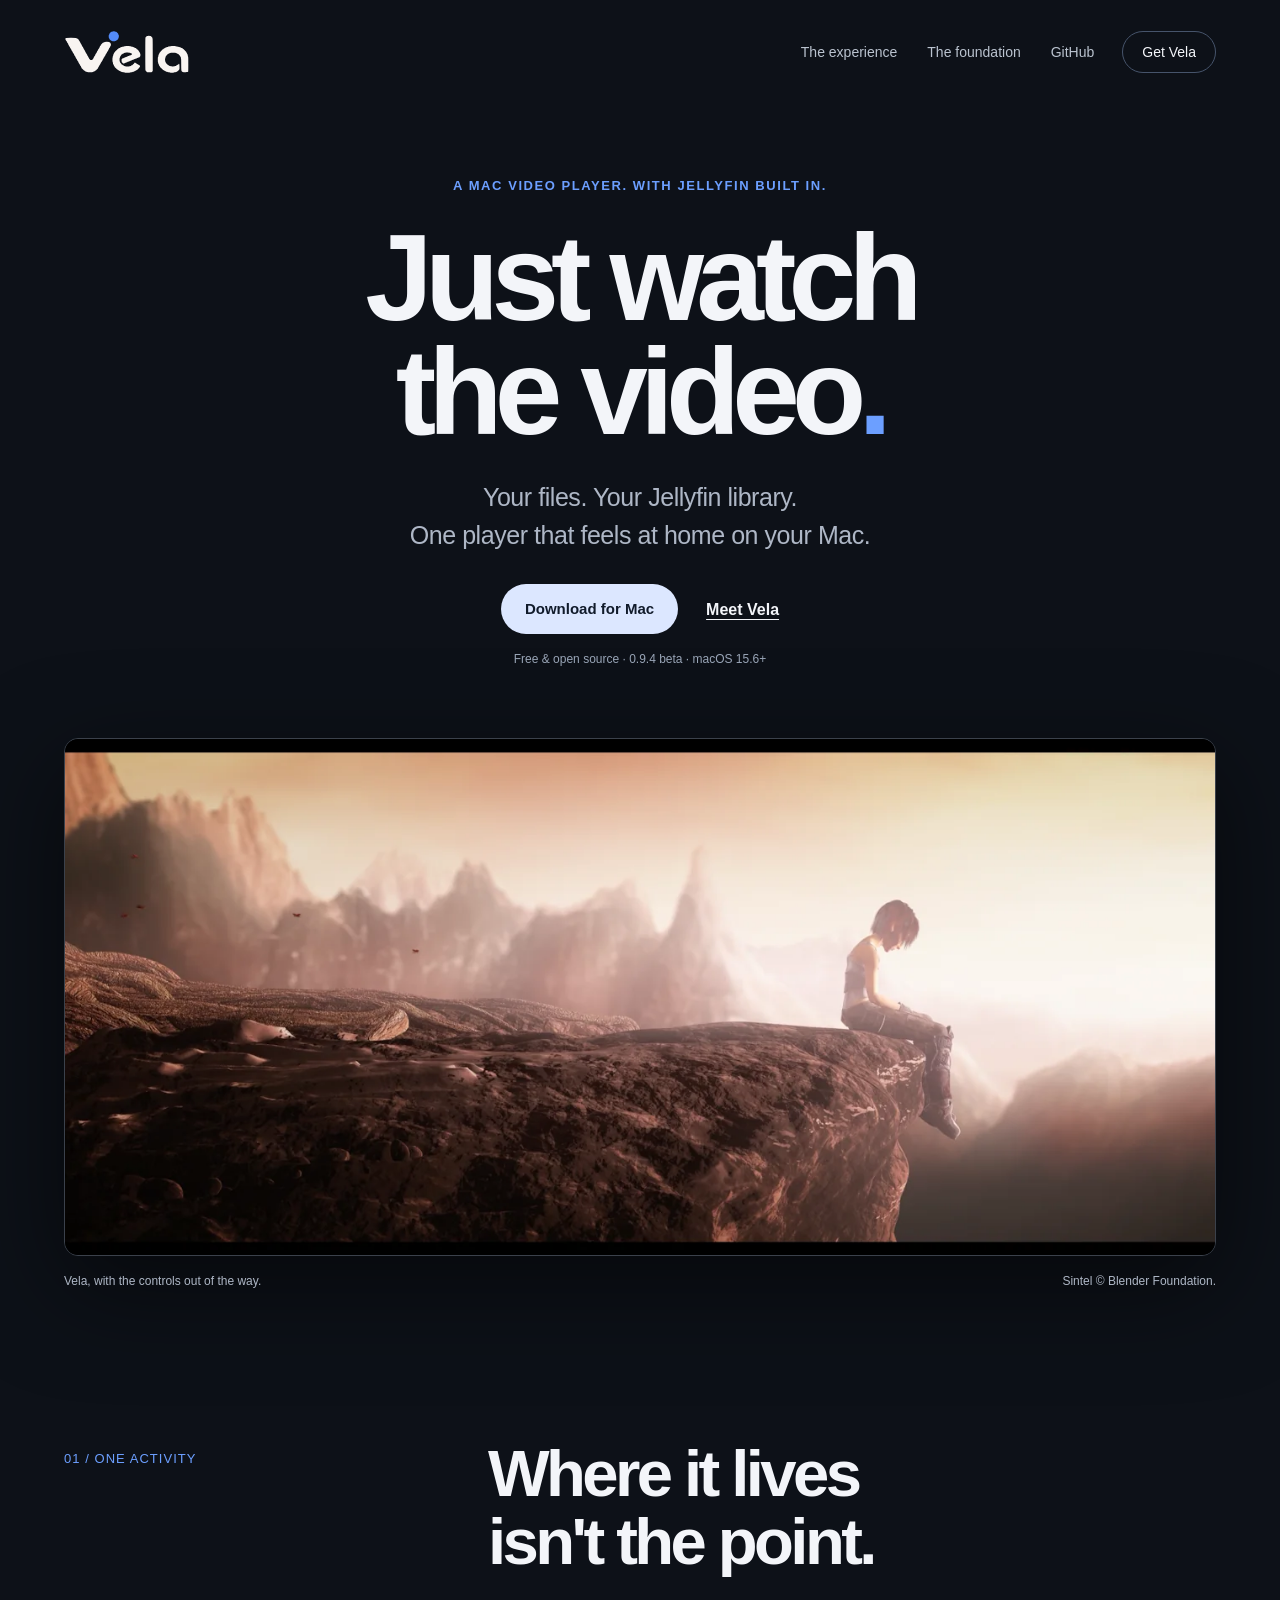
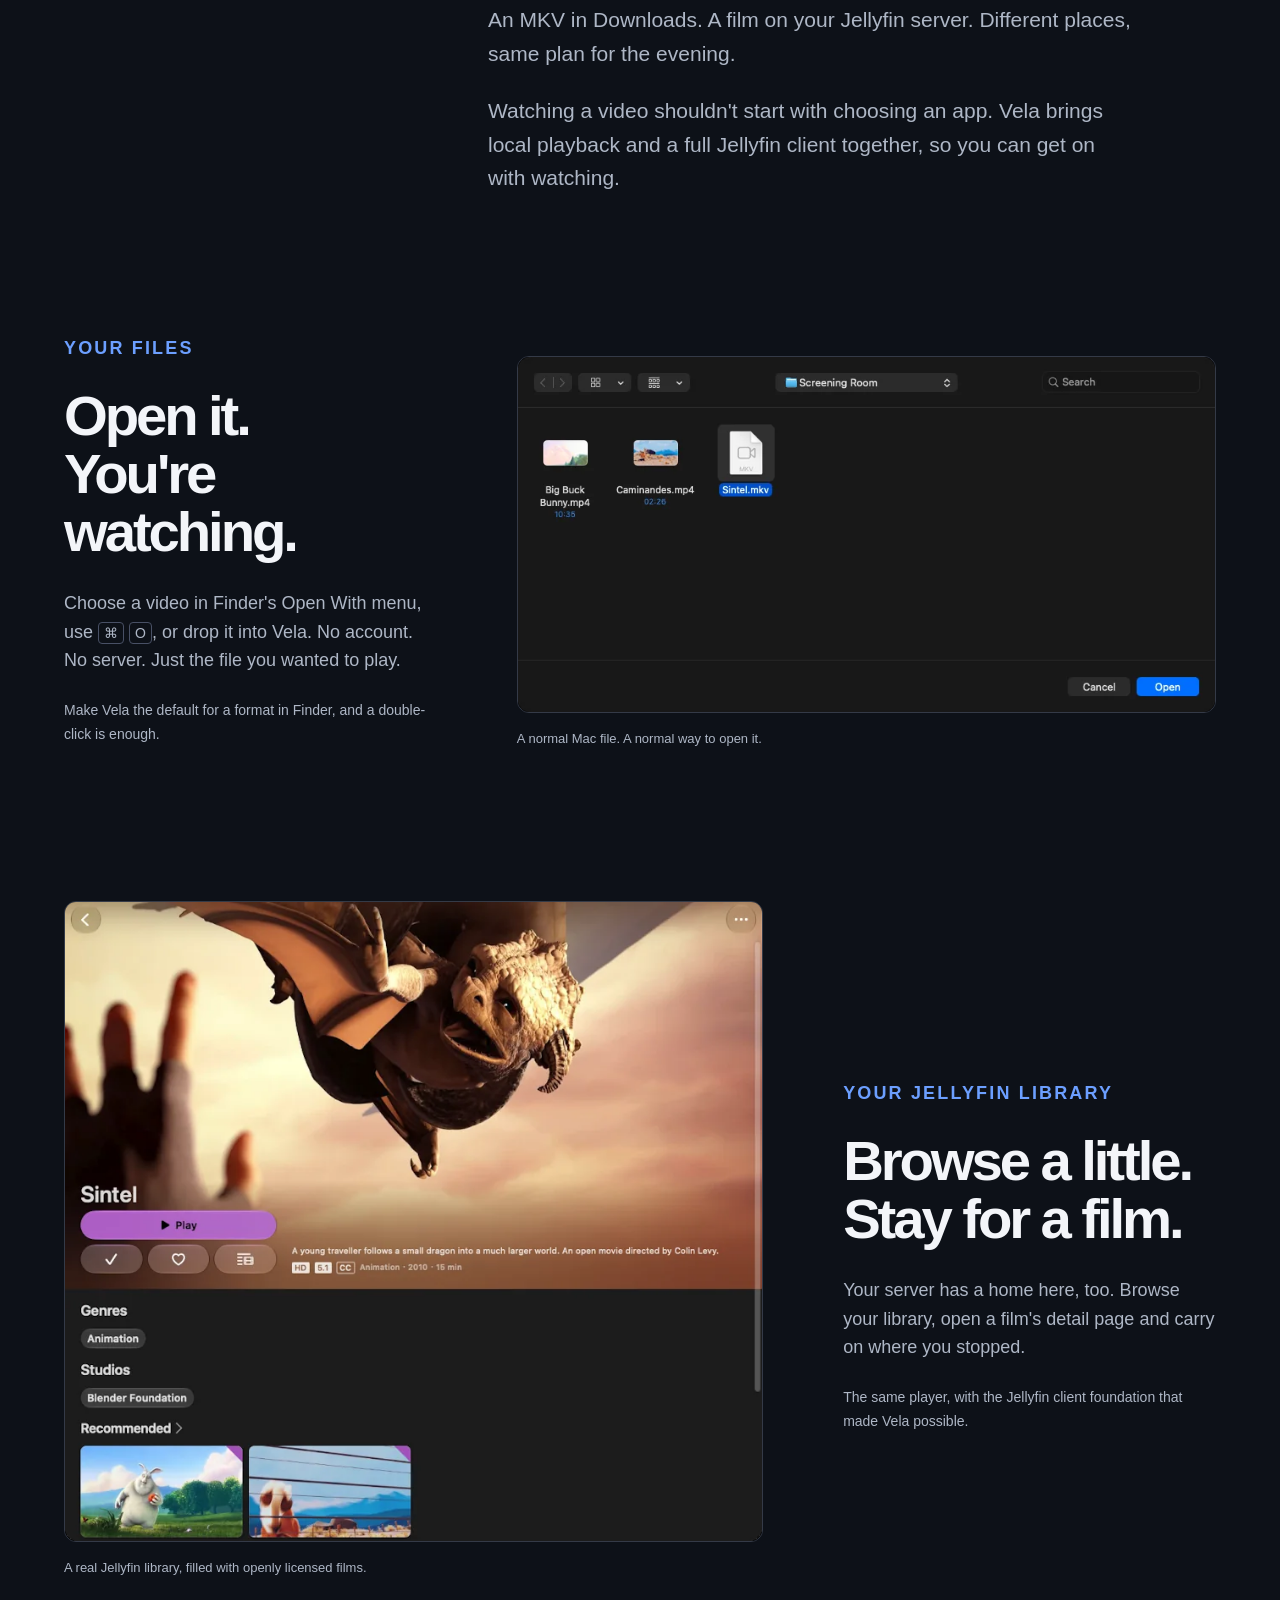
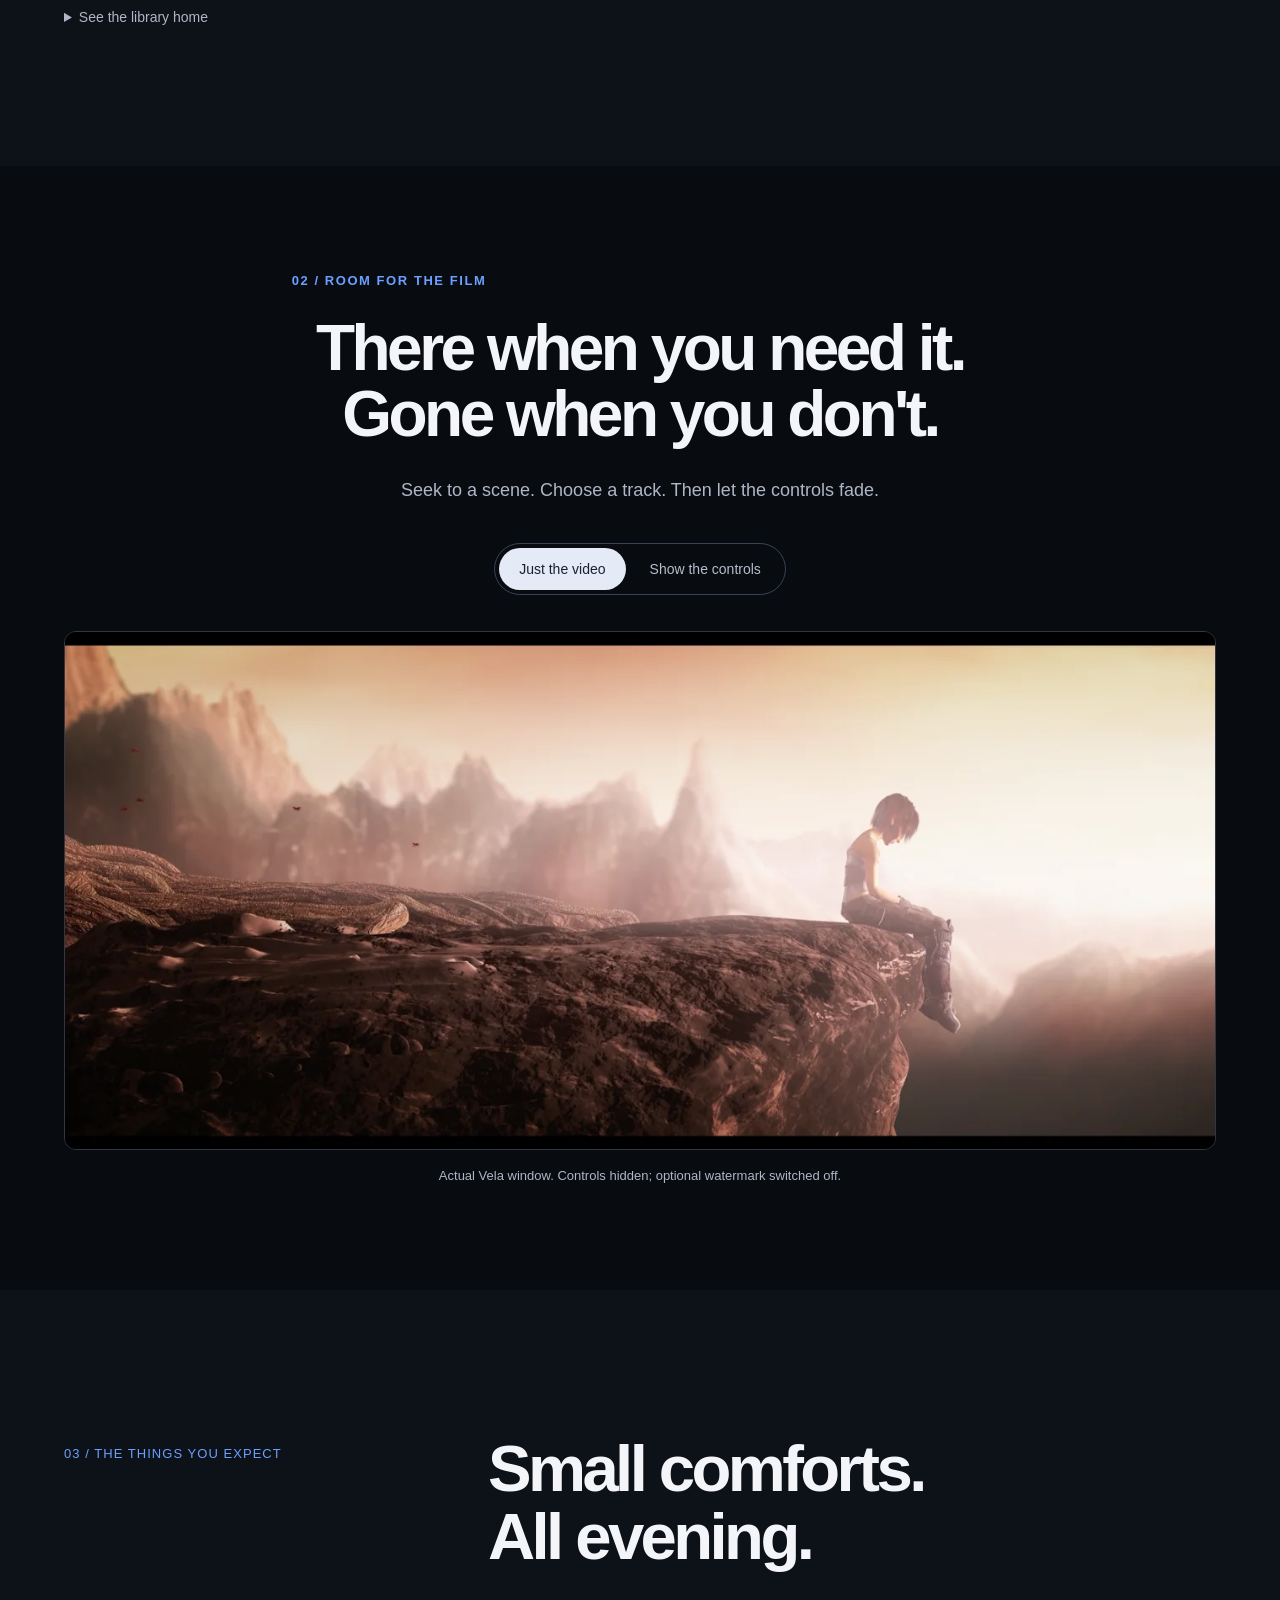
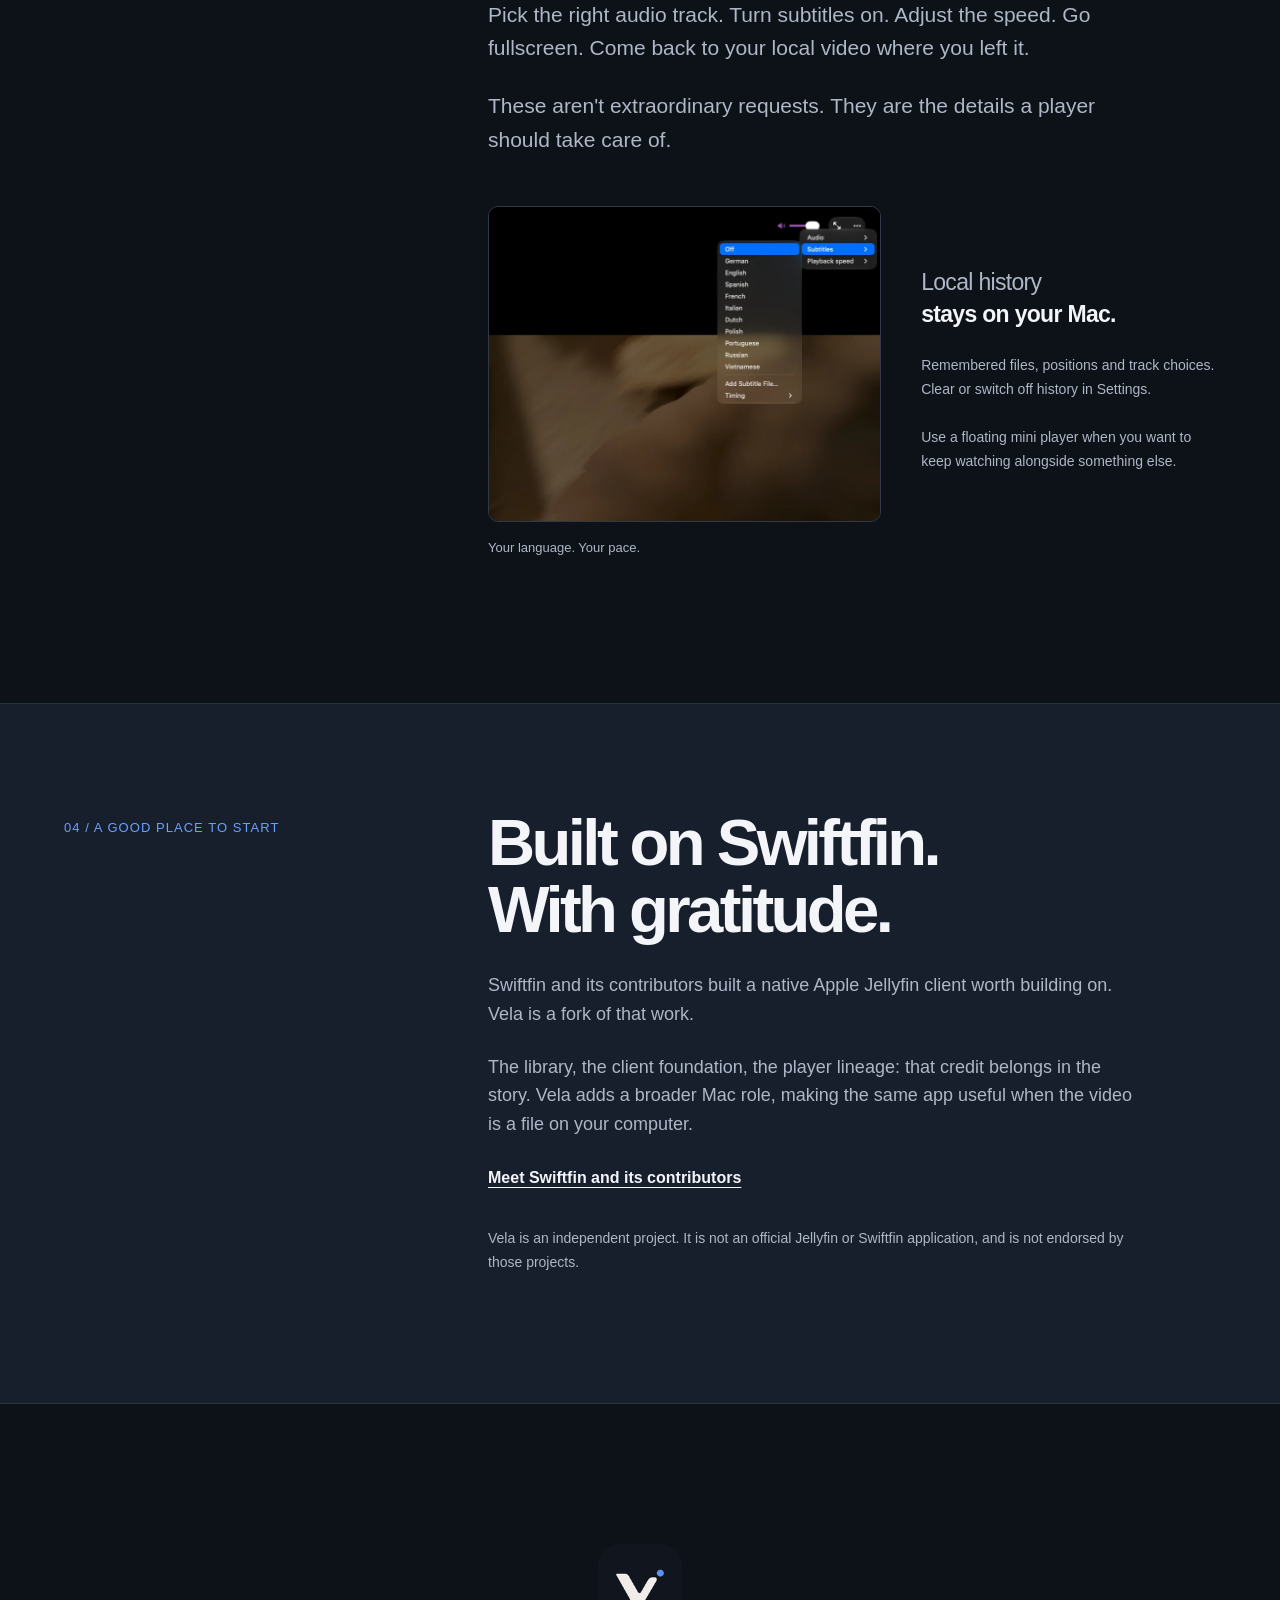
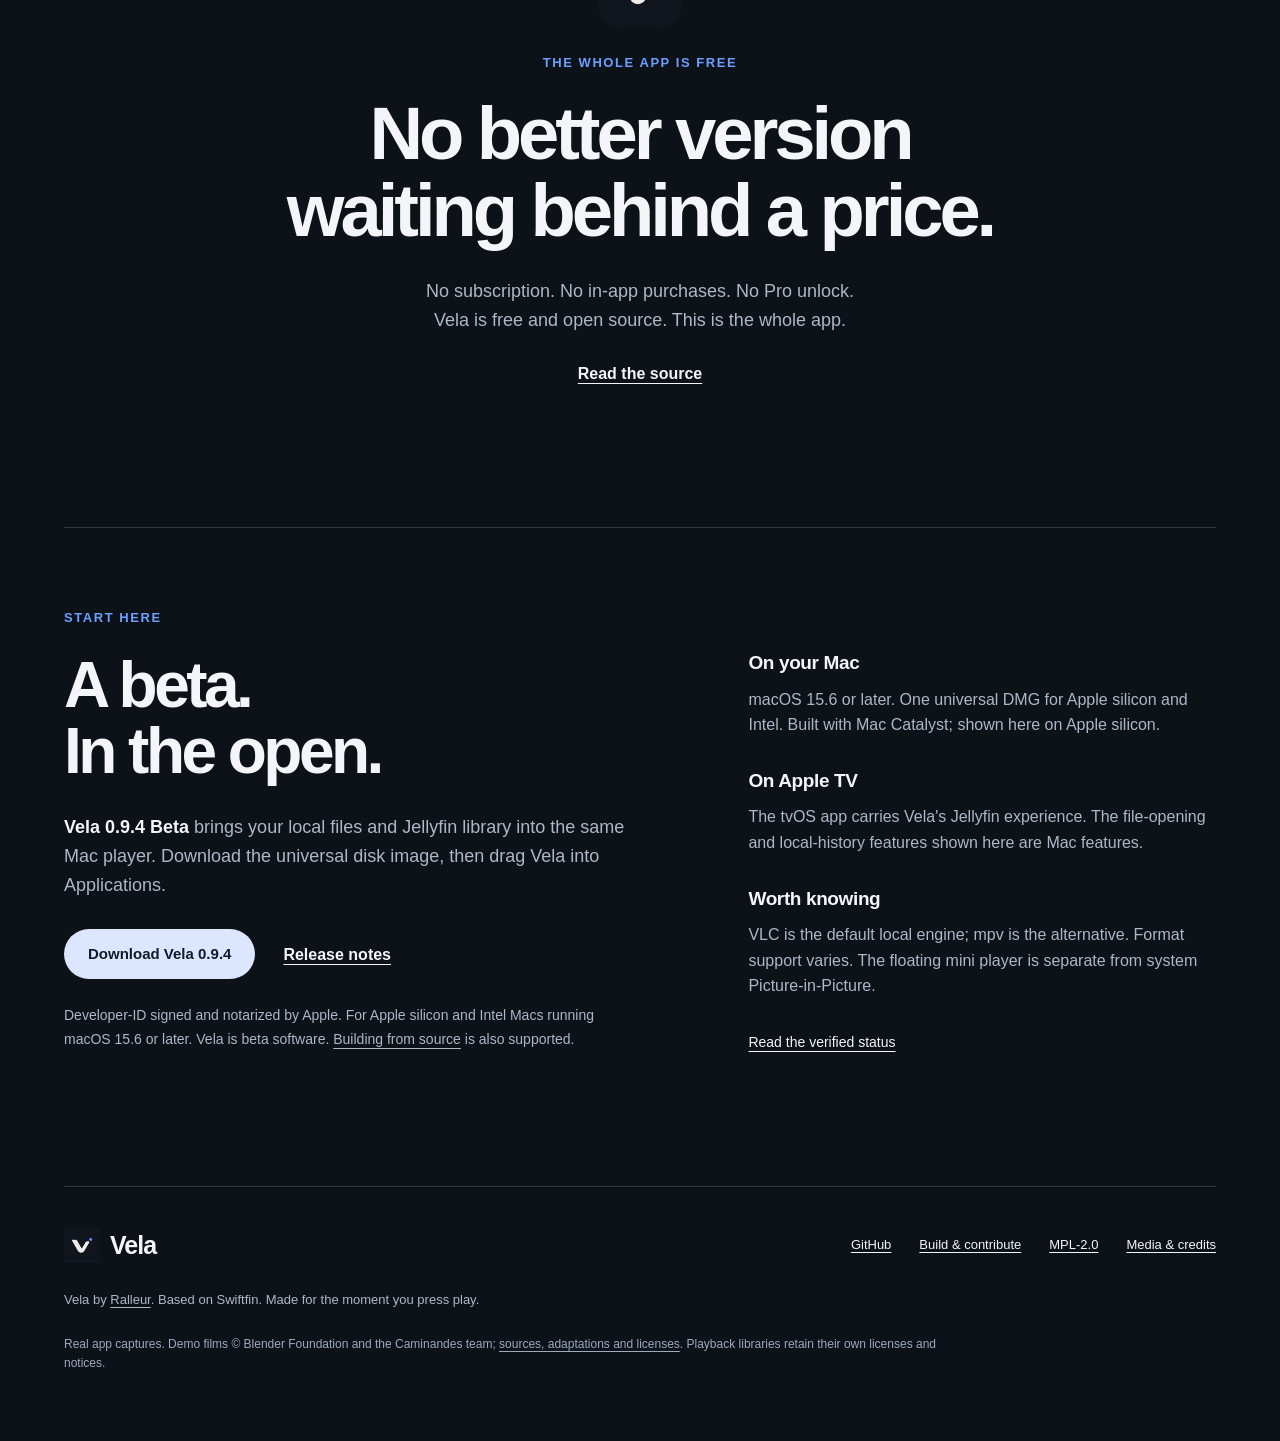
==== commit 55850bc5: "Add Ralleur lowercase brand kit and developer attribution" ====
--- a/website/index.html
+++ b/website/index.html
@@ -78,6 +78,6 @@
 
   <section class="get wrap" id="get-vela"><div><p class="eyebrow">Start here</p><h2>A beta.<br>In the open.</h2><p><strong>Vela 0.9.4 Beta</strong> brings your local files and Jellyfin library into the same Mac player. Download the universal disk image, then drag Vela into Applications.</p><div class="actions"><a class="button" href="https://github.com/ralleur/Vela/releases/download/vela-0.9.4/Vela-0.9.4-macOS-universal-r3.dmg">Download Vela 0.9.4</a><a class="text-link" href="https://github.com/ralleur/Vela/releases/tag/vela-0.9.4">Release notes</a></div><p class="detail">Developer-ID signed and notarized by Apple. For Apple silicon and Intel Macs running macOS 15.6 or later. Vela is beta software. <a href="https://github.com/ralleur/Vela/blob/vela/docs/BUILDING.md">Building from source</a> is also supported.</p></div><div class="platforms"><h3>On your Mac</h3><p>macOS 15.6 or later. One universal DMG for Apple silicon and Intel. Built with Mac Catalyst; shown here on Apple silicon.</p><h3>On Apple TV</h3><p>The tvOS app carries Vela's Jellyfin experience. The file-opening and local-history features shown here are Mac features.</p><h3>Worth knowing</h3><p>VLC is the default local engine; mpv is the alternative. Format support varies. The floating mini player is separate from system Picture-in-Picture.</p><a href="https://github.com/ralleur/Vela/blob/vela/docs/product-audit.md">Read the verified status</a></div></section>
 </main>
-<footer class="wrap"><div class="footer-top"><a class="brand" href="#"><img src="assets/vela-icon.png" alt="" width="36" height="36">Vela</a><nav aria-label="Footer"><a href="https://github.com/ralleur/Vela">GitHub</a><a href="https://github.com/ralleur/Vela/blob/vela/docs/BUILDING.md">Build &amp; contribute</a><a href="https://github.com/ralleur/Vela/blob/vela/LICENSE.md">MPL-2.0</a><a href="credits.html">Media &amp; credits</a></nav></div><p>Based on Swiftfin. Made for the moment you press play.</p><p class="credits">Real app captures. Demo films © Blender Foundation and the Caminandes team; <a href="credits.html">sources, adaptations and licenses</a>. Playback libraries retain their own licenses and notices.</p></footer>
+<footer class="wrap"><div class="footer-top"><a class="brand" href="#"><img src="assets/vela-icon.png" alt="" width="36" height="36">Vela</a><nav aria-label="Footer"><a href="https://github.com/ralleur/Vela">GitHub</a><a href="https://github.com/ralleur/Vela/blob/vela/docs/BUILDING.md">Build &amp; contribute</a><a href="https://github.com/ralleur/Vela/blob/vela/LICENSE.md">MPL-2.0</a><a href="credits.html">Media &amp; credits</a></nav></div><p>Vela by <a href="https://www.youtube.com/@ralleurapps">Ralleur</a>. Based on Swiftfin. Made for the moment you press play.</p><p class="credits">Real app captures. Demo films © Blender Foundation and the Caminandes team; <a href="credits.html">sources, adaptations and licenses</a>. Playback libraries retain their own licenses and notices.</p></footer>
 </body>
 </html>
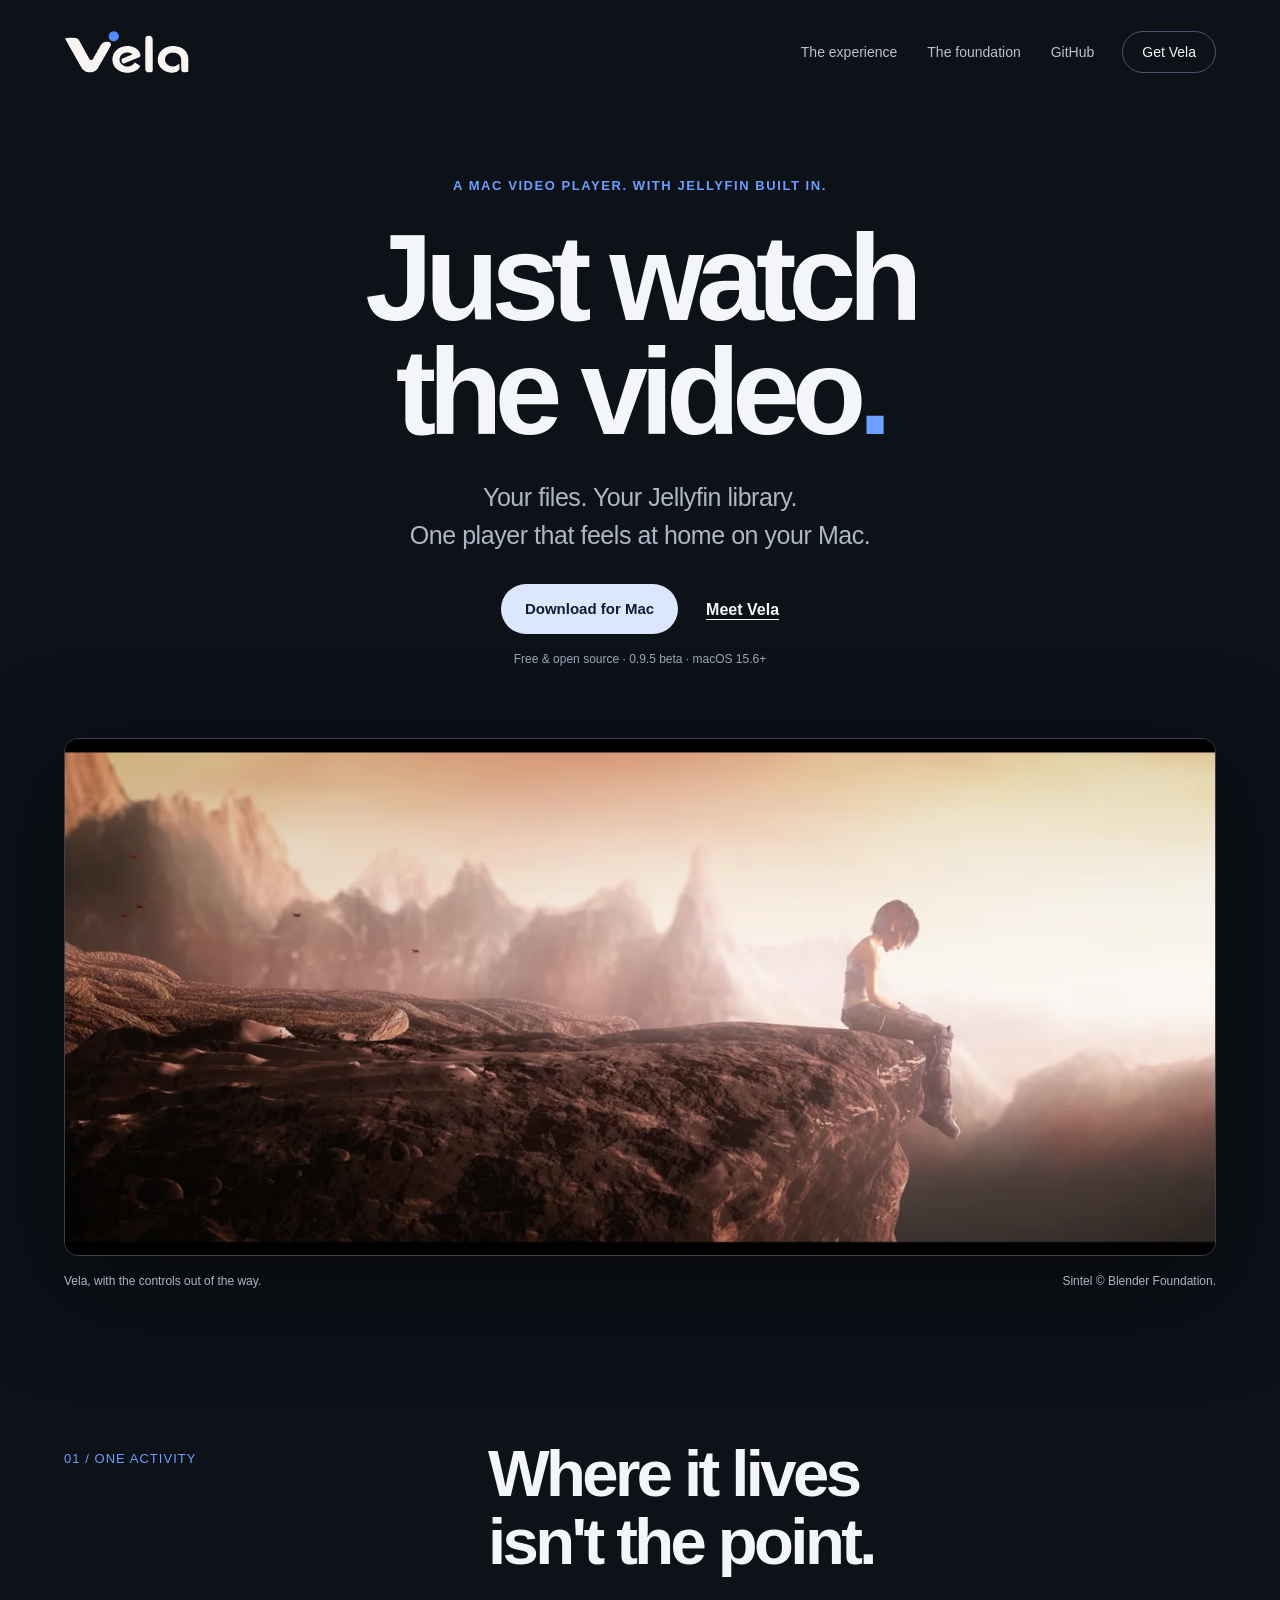
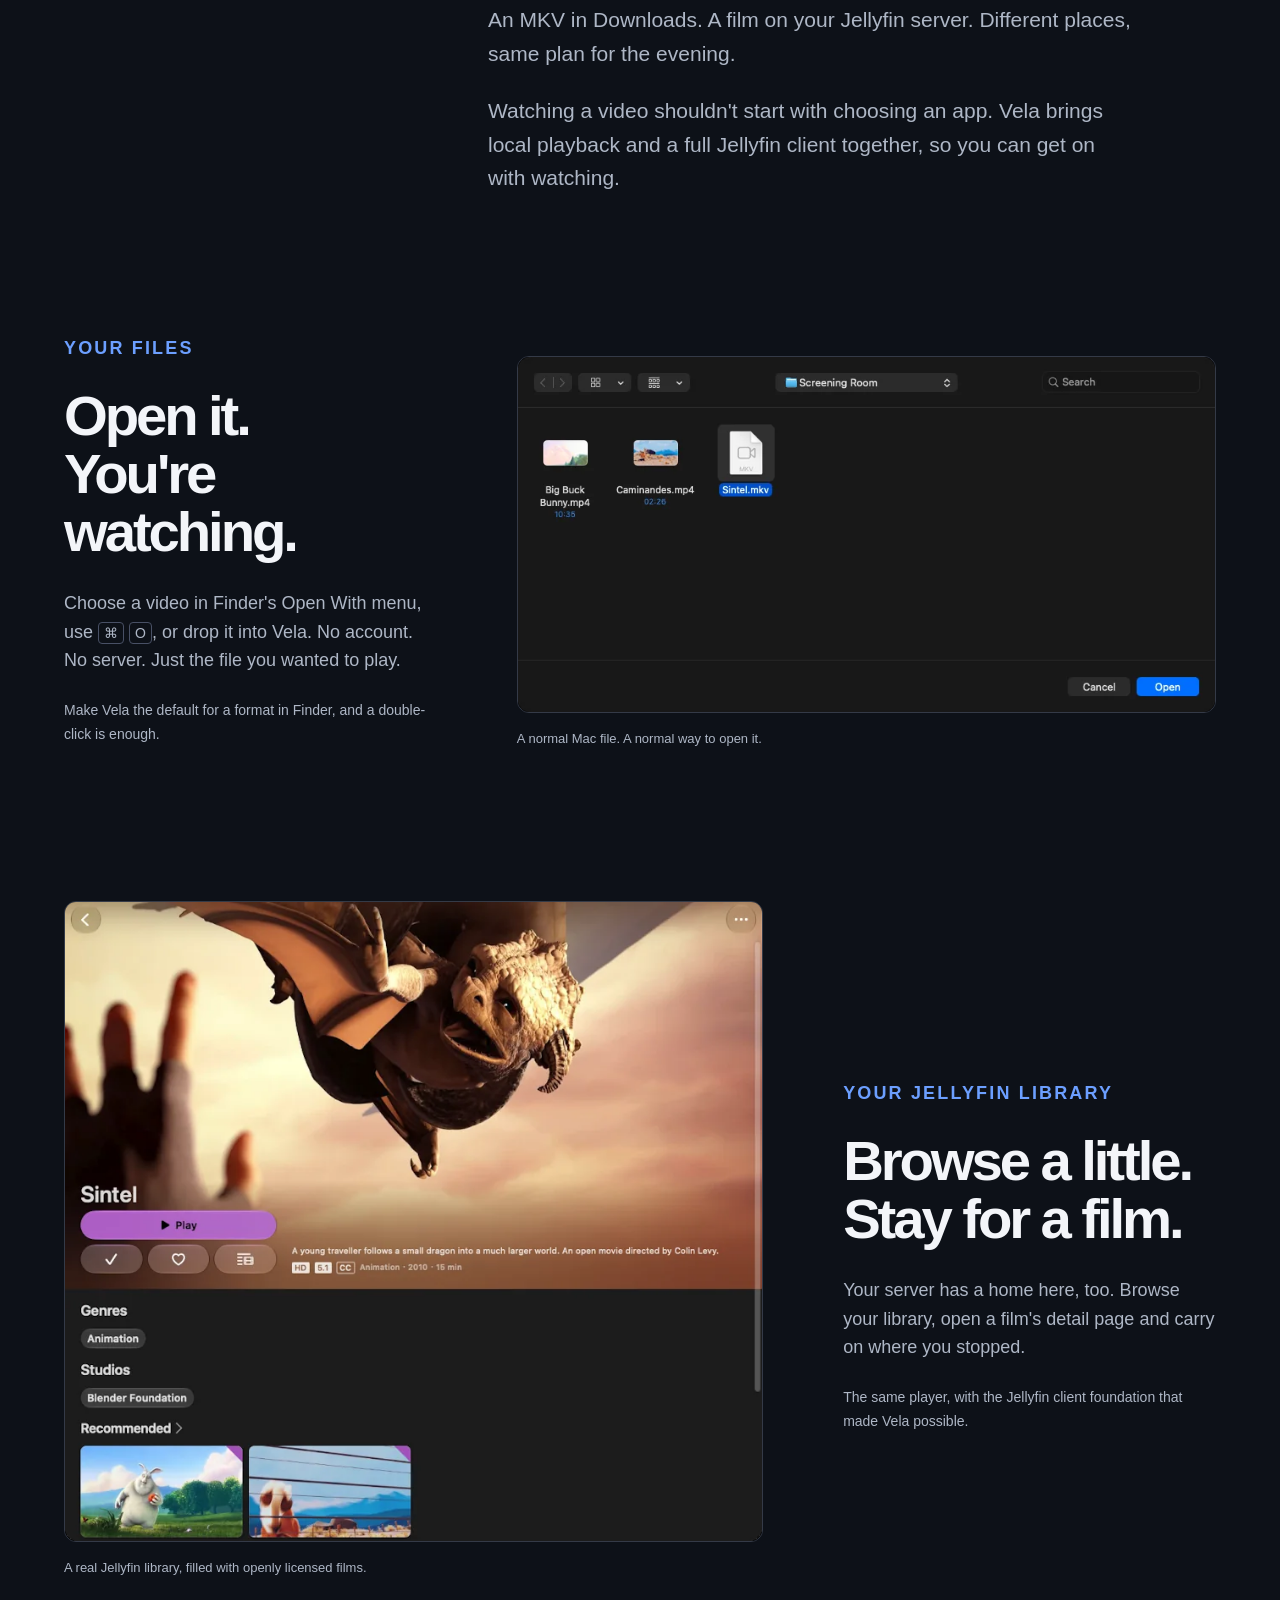
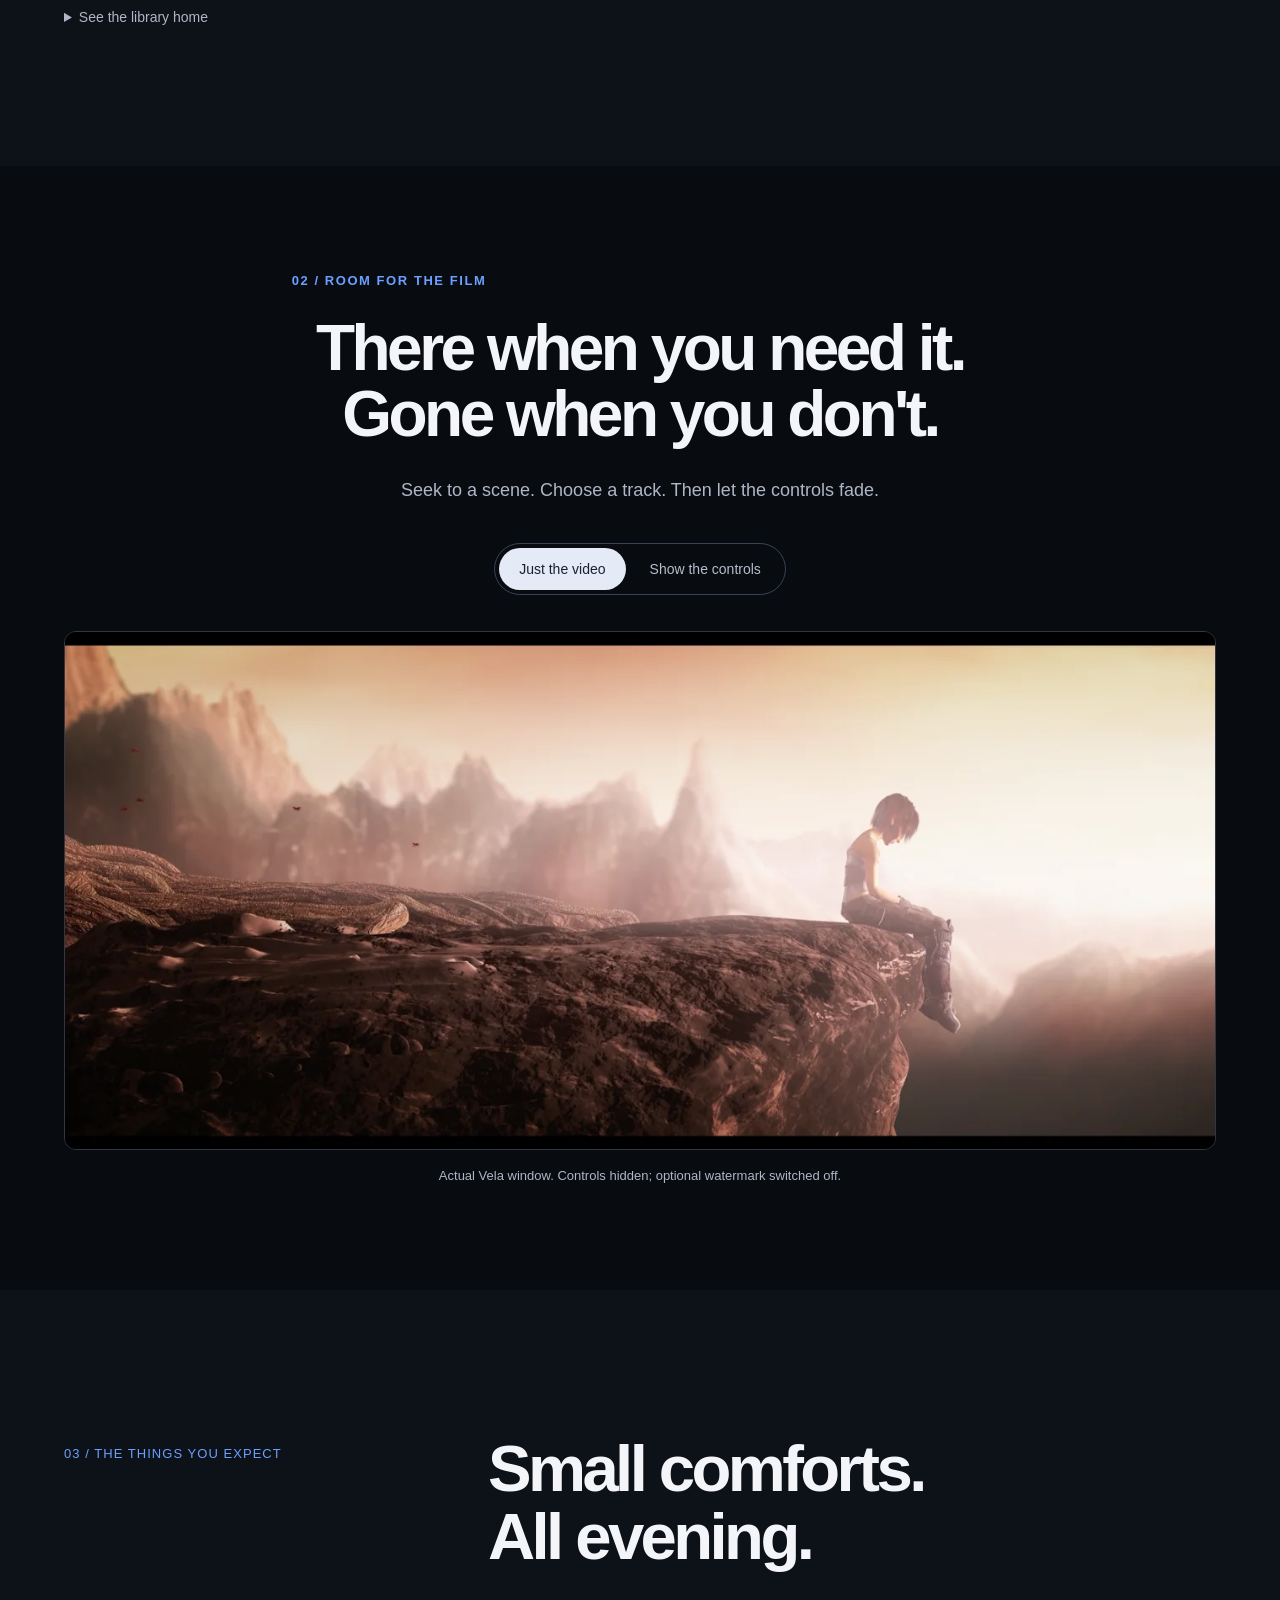
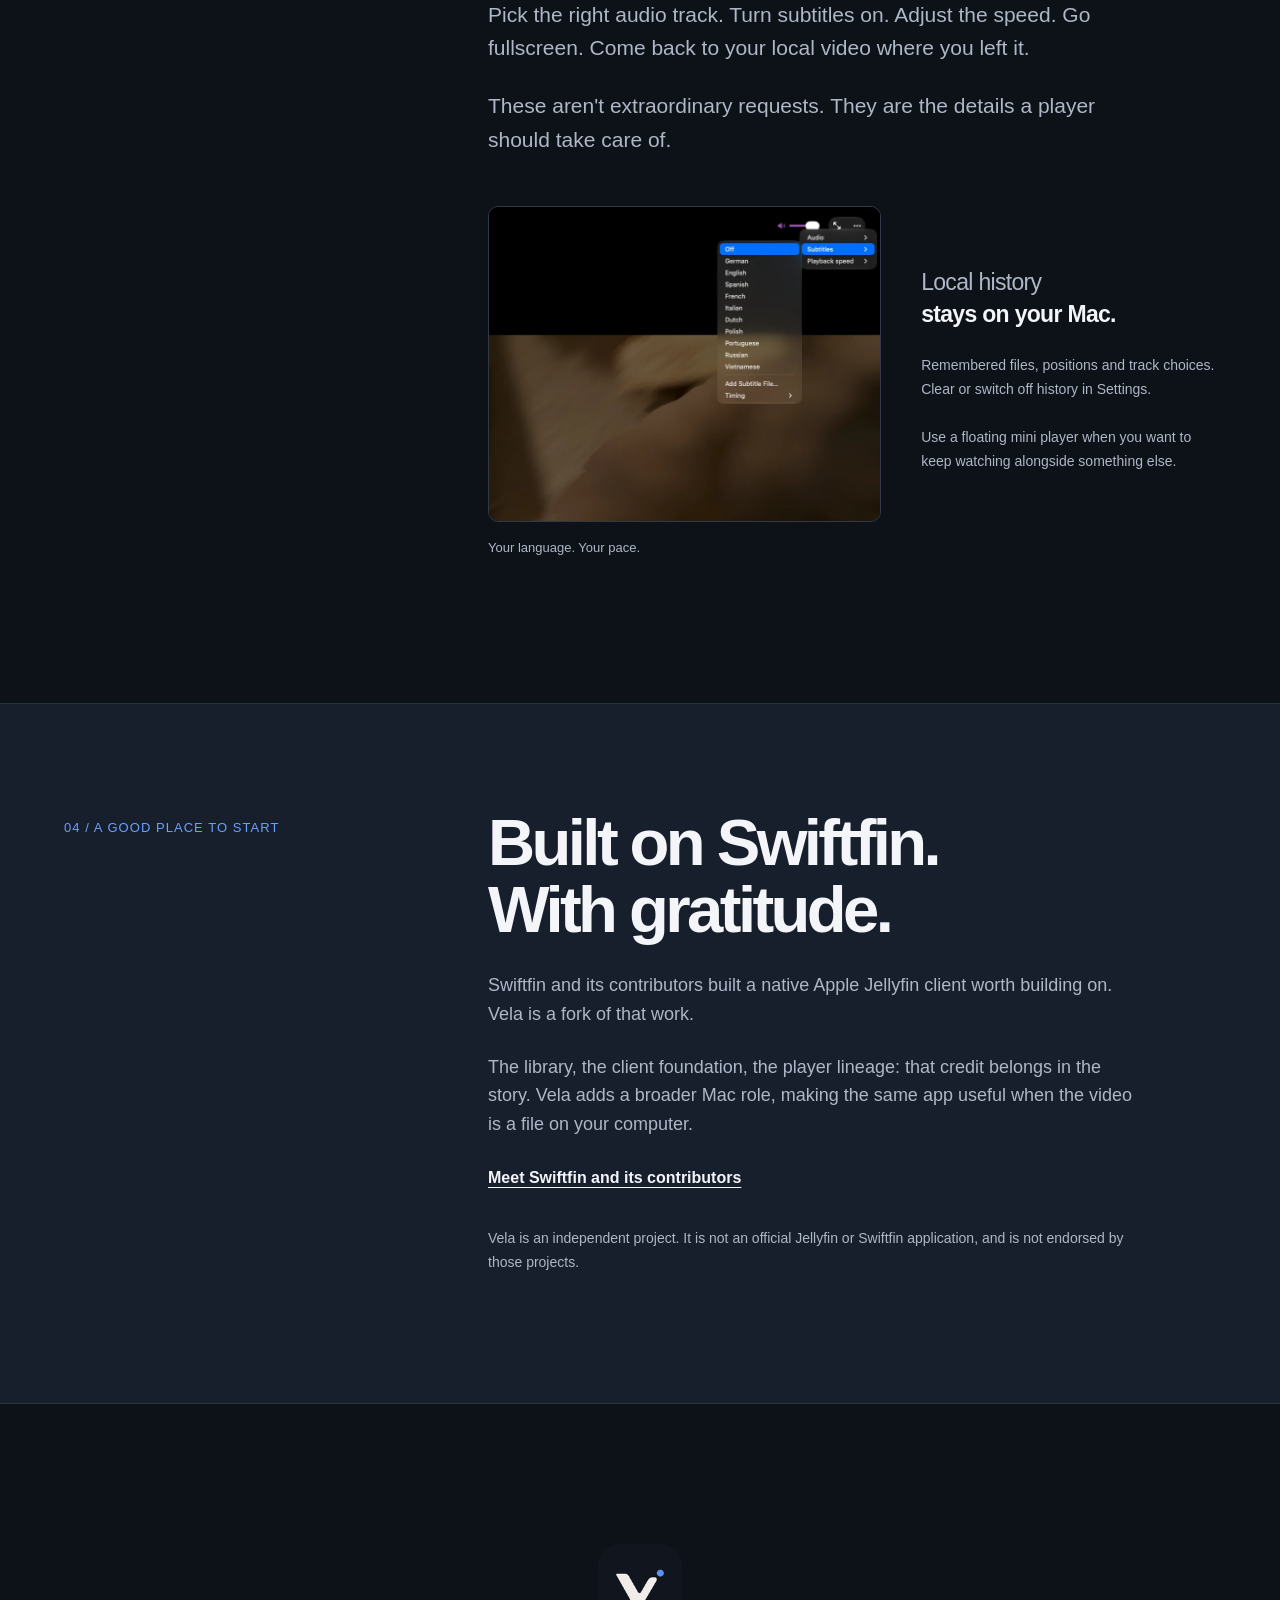
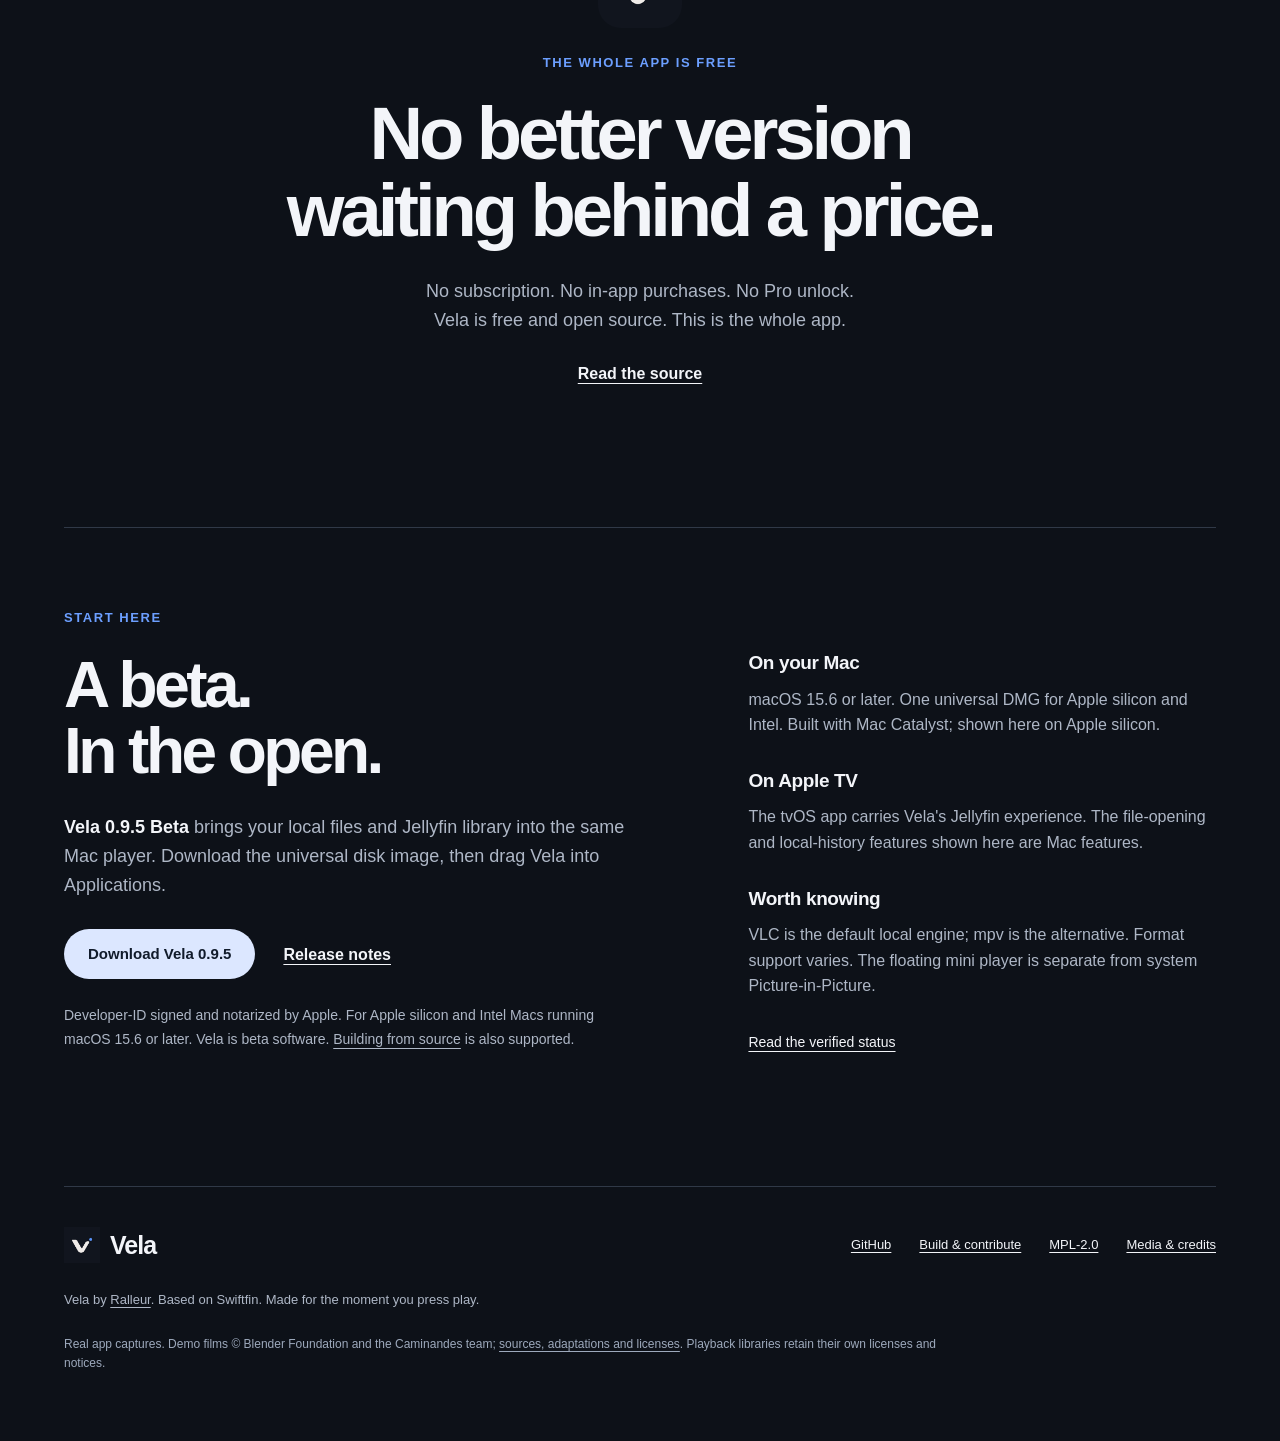
==== commit 7dd6c89f: "Release Vela 0.9.5 with matching Mac presets and tvOS prompt fixes" ====
--- a/website/index.html
+++ b/website/index.html
@@ -4,12 +4,12 @@
   <meta charset="utf-8">
   <meta name="viewport" content="width=device-width, initial-scale=1">
   <title>Vela — Just watch the video.</title>
-  <meta name="description" content="A modern macOS video player with Jellyfin built in. Your files and your library, in one player. Free and open source. Vela 0.9.4 beta.">
+  <meta name="description" content="A modern macOS video player with Jellyfin built in. Your files and your library, in one player. Free and open source. Vela 0.9.5 beta.">
   <meta name="theme-color" content="#11151e">
   <link rel="canonical" href="https://ralleur.github.io/Vela/">
   <meta property="og:type" content="website">
   <meta property="og:title" content="Vela — Just watch the video.">
-  <meta property="og:description" content="Your files. Your Jellyfin library. One Mac player. Free and open source. Vela 0.9.4 beta for Apple silicon and Intel Macs.">
+  <meta property="og:description" content="Your files. Your Jellyfin library. One Mac player. Free and open source. Vela 0.9.5 beta for Apple silicon and Intel Macs.">
   <meta property="og:url" content="https://ralleur.github.io/Vela/">
   <meta property="og:image" content="https://ralleur.github.io/Vela/assets/social-preview.jpg">
   <meta property="og:image:width" content="1200">
@@ -31,8 +31,8 @@
     <p class="eyebrow">A Mac video player. With Jellyfin built in.</p>
     <h1 id="hero-title">Just watch<br>the video<span class="blue">.</span></h1>
     <p class="intro">Your files. Your Jellyfin library.<br>One player that feels at home on your Mac.</p>
-    <div class="actions"><a class="button" href="https://github.com/ralleur/Vela/releases/download/vela-0.9.4/Vela-0.9.4-macOS-universal-r3.dmg">Download for Mac</a><a class="text-link" href="#experience">Meet Vela</a></div>
-    <p class="micro">Free &amp; open source · 0.9.4 beta · macOS 15.6+</p>
+    <div class="actions"><a class="button" href="https://github.com/ralleur/Vela/releases/download/vela-0.9.5/Vela-0.9.5-macOS-universal.dmg">Download for Mac</a><a class="text-link" href="#experience">Meet Vela</a></div>
+    <p class="micro">Free &amp; open source · 0.9.5 beta · macOS 15.6+</p>
     <figure class="hero-frame">
       <img src="assets/player-clean-1366.webp" srcset="assets/player-clean-768.webp 768w, assets/player-clean-1366.webp 1366w" sizes="(max-width: 760px) 100vw, min(92vw, 1366px)" width="1366" height="614" fetchpriority="high" alt="Sintel playing in the real Vela Mac window with all playback controls hidden.">
       <figcaption>Vela, with the controls out of the way. <span>Sintel © Blender Foundation.</span></figcaption>
@@ -76,7 +76,7 @@
 
   <section class="free wrap"><img src="assets/vela-icon.png" alt="" width="84" height="84" loading="lazy"><p class="eyebrow">The whole app is free</p><h2>No better version<br>waiting behind a price.</h2><p>No subscription. No in-app purchases. No Pro unlock.<br>Vela is free and open source. This is the whole app.</p><a class="text-link" href="https://github.com/ralleur/Vela">Read the source</a></section>
 
-  <section class="get wrap" id="get-vela"><div><p class="eyebrow">Start here</p><h2>A beta.<br>In the open.</h2><p><strong>Vela 0.9.4 Beta</strong> brings your local files and Jellyfin library into the same Mac player. Download the universal disk image, then drag Vela into Applications.</p><div class="actions"><a class="button" href="https://github.com/ralleur/Vela/releases/download/vela-0.9.4/Vela-0.9.4-macOS-universal-r3.dmg">Download Vela 0.9.4</a><a class="text-link" href="https://github.com/ralleur/Vela/releases/tag/vela-0.9.4">Release notes</a></div><p class="detail">Developer-ID signed and notarized by Apple. For Apple silicon and Intel Macs running macOS 15.6 or later. Vela is beta software. <a href="https://github.com/ralleur/Vela/blob/vela/docs/BUILDING.md">Building from source</a> is also supported.</p></div><div class="platforms"><h3>On your Mac</h3><p>macOS 15.6 or later. One universal DMG for Apple silicon and Intel. Built with Mac Catalyst; shown here on Apple silicon.</p><h3>On Apple TV</h3><p>The tvOS app carries Vela's Jellyfin experience. The file-opening and local-history features shown here are Mac features.</p><h3>Worth knowing</h3><p>VLC is the default local engine; mpv is the alternative. Format support varies. The floating mini player is separate from system Picture-in-Picture.</p><a href="https://github.com/ralleur/Vela/blob/vela/docs/product-audit.md">Read the verified status</a></div></section>
+  <section class="get wrap" id="get-vela"><div><p class="eyebrow">Start here</p><h2>A beta.<br>In the open.</h2><p><strong>Vela 0.9.5 Beta</strong> brings your local files and Jellyfin library into the same Mac player. Download the universal disk image, then drag Vela into Applications.</p><div class="actions"><a class="button" href="https://github.com/ralleur/Vela/releases/download/vela-0.9.5/Vela-0.9.5-macOS-universal.dmg">Download Vela 0.9.5</a><a class="text-link" href="https://github.com/ralleur/Vela/releases/tag/vela-0.9.5">Release notes</a></div><p class="detail">Developer-ID signed and notarized by Apple. For Apple silicon and Intel Macs running macOS 15.6 or later. Vela is beta software. <a href="https://github.com/ralleur/Vela/blob/vela/docs/BUILDING.md">Building from source</a> is also supported.</p></div><div class="platforms"><h3>On your Mac</h3><p>macOS 15.6 or later. One universal DMG for Apple silicon and Intel. Built with Mac Catalyst; shown here on Apple silicon.</p><h3>On Apple TV</h3><p>The tvOS app carries Vela's Jellyfin experience. The file-opening and local-history features shown here are Mac features.</p><h3>Worth knowing</h3><p>VLC is the default local engine; mpv is the alternative. Format support varies. The floating mini player is separate from system Picture-in-Picture.</p><a href="https://github.com/ralleur/Vela/blob/vela/docs/product-audit.md">Read the verified status</a></div></section>
 </main>
 <footer class="wrap"><div class="footer-top"><a class="brand" href="#"><img src="assets/vela-icon.png" alt="" width="36" height="36">Vela</a><nav aria-label="Footer"><a href="https://github.com/ralleur/Vela">GitHub</a><a href="https://github.com/ralleur/Vela/blob/vela/docs/BUILDING.md">Build &amp; contribute</a><a href="https://github.com/ralleur/Vela/blob/vela/LICENSE.md">MPL-2.0</a><a href="credits.html">Media &amp; credits</a></nav></div><p>Vela by <a href="https://www.youtube.com/@ralleurapps">Ralleur</a>. Based on Swiftfin. Made for the moment you press play.</p><p class="credits">Real app captures. Demo films © Blender Foundation and the Caminandes team; <a href="credits.html">sources, adaptations and licenses</a>. Playback libraries retain their own licenses and notices.</p></footer>
 </body>
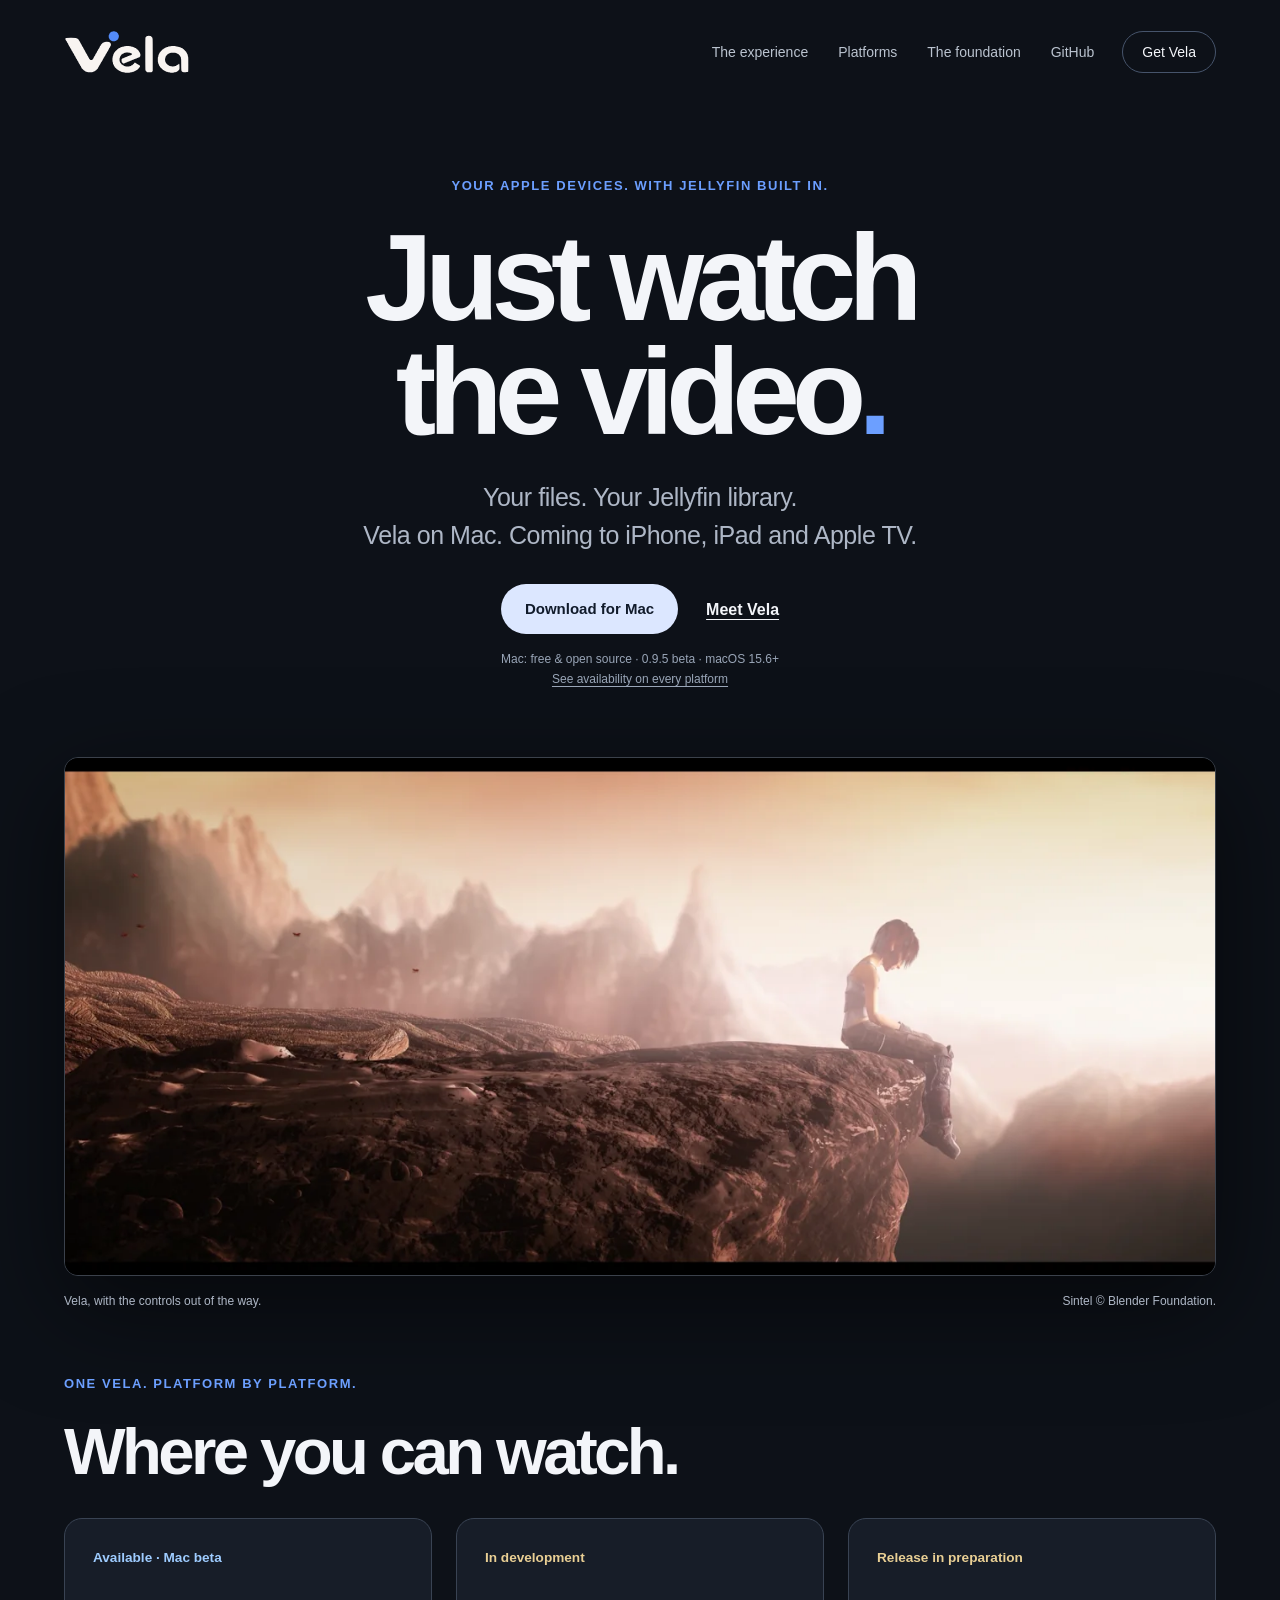
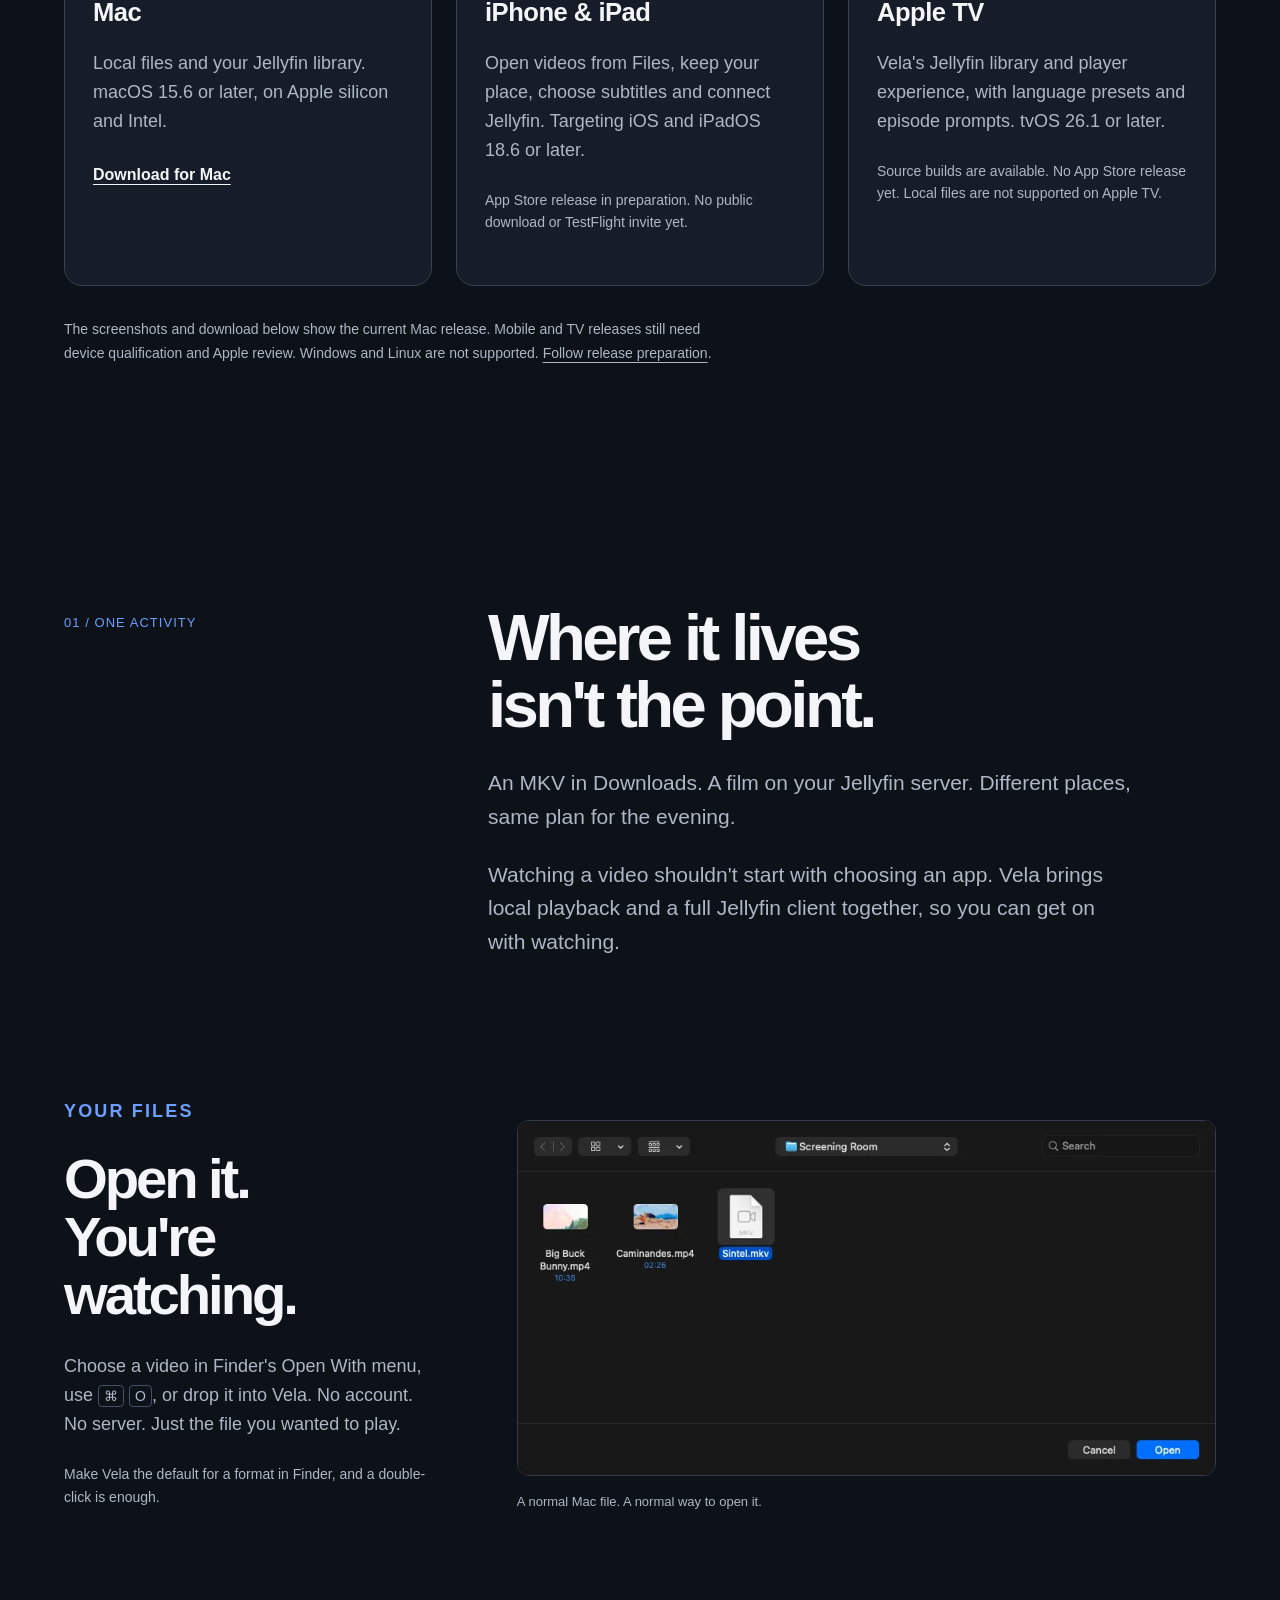
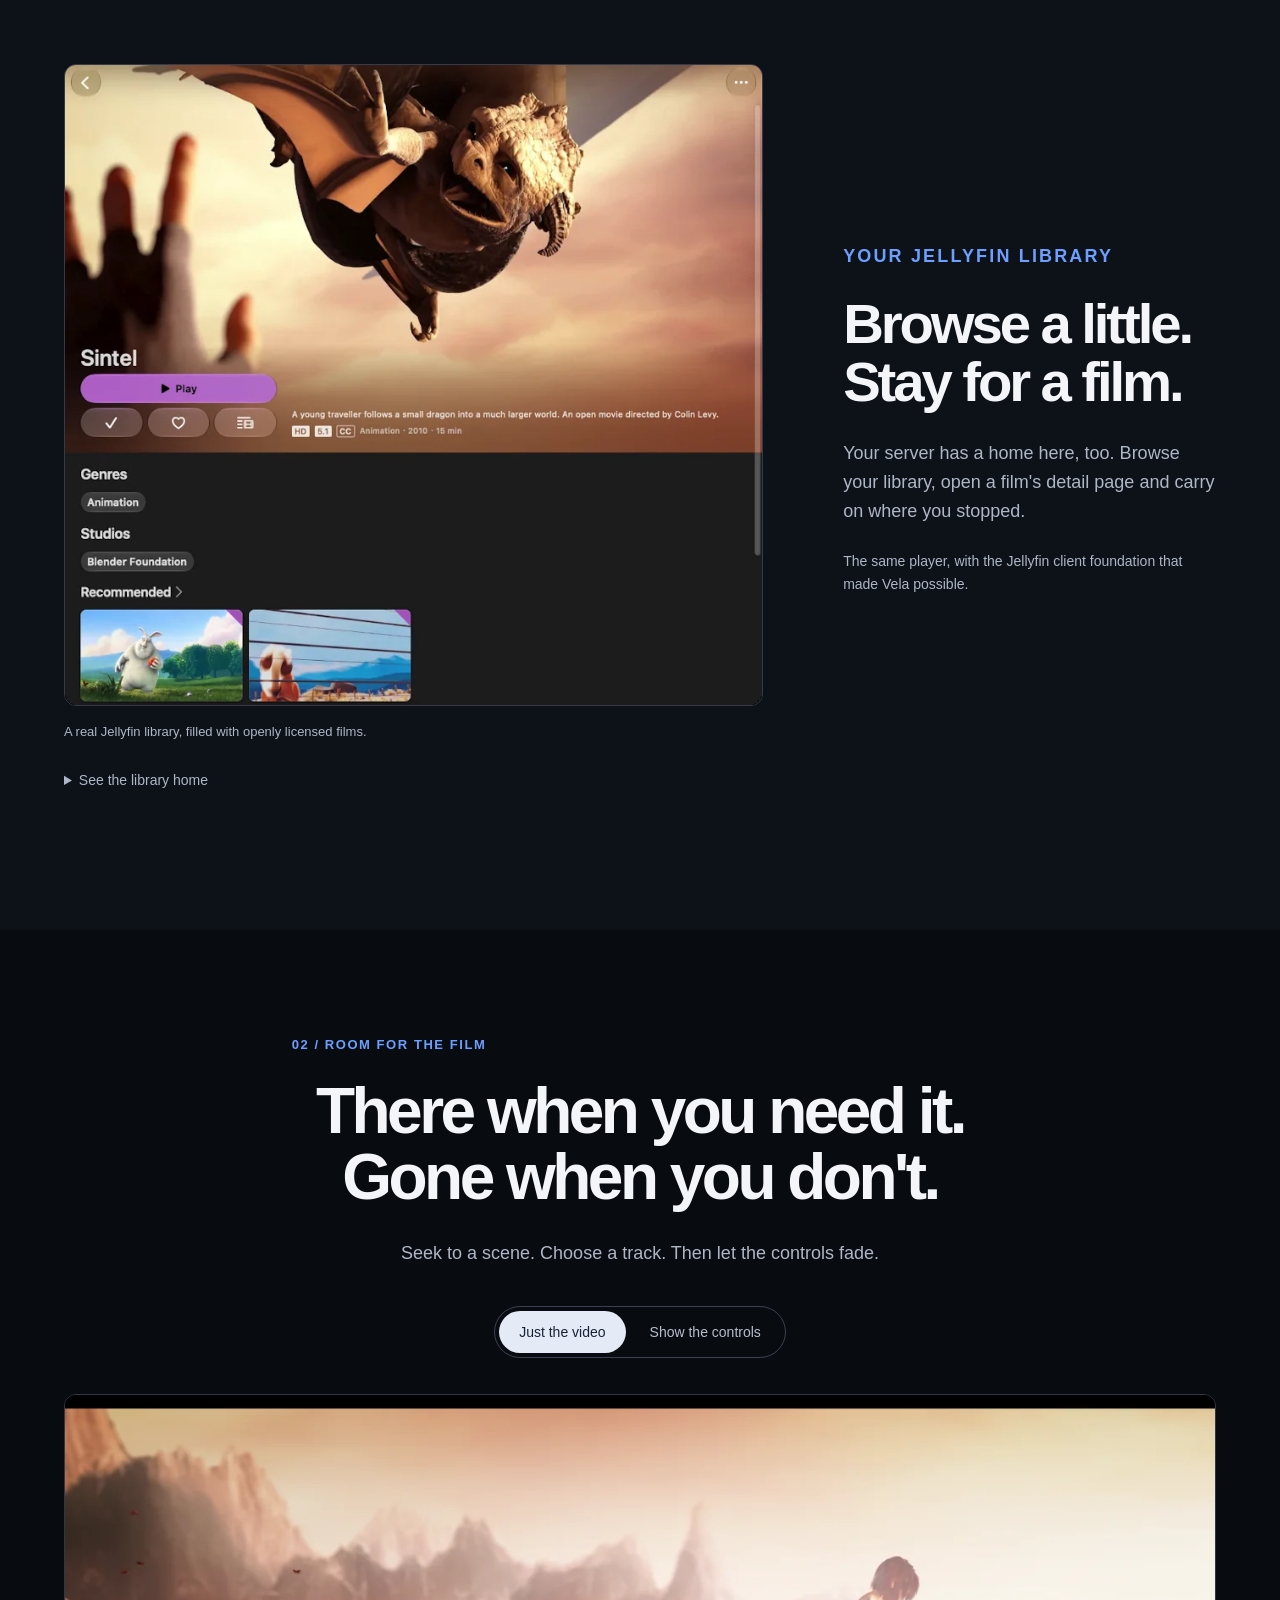
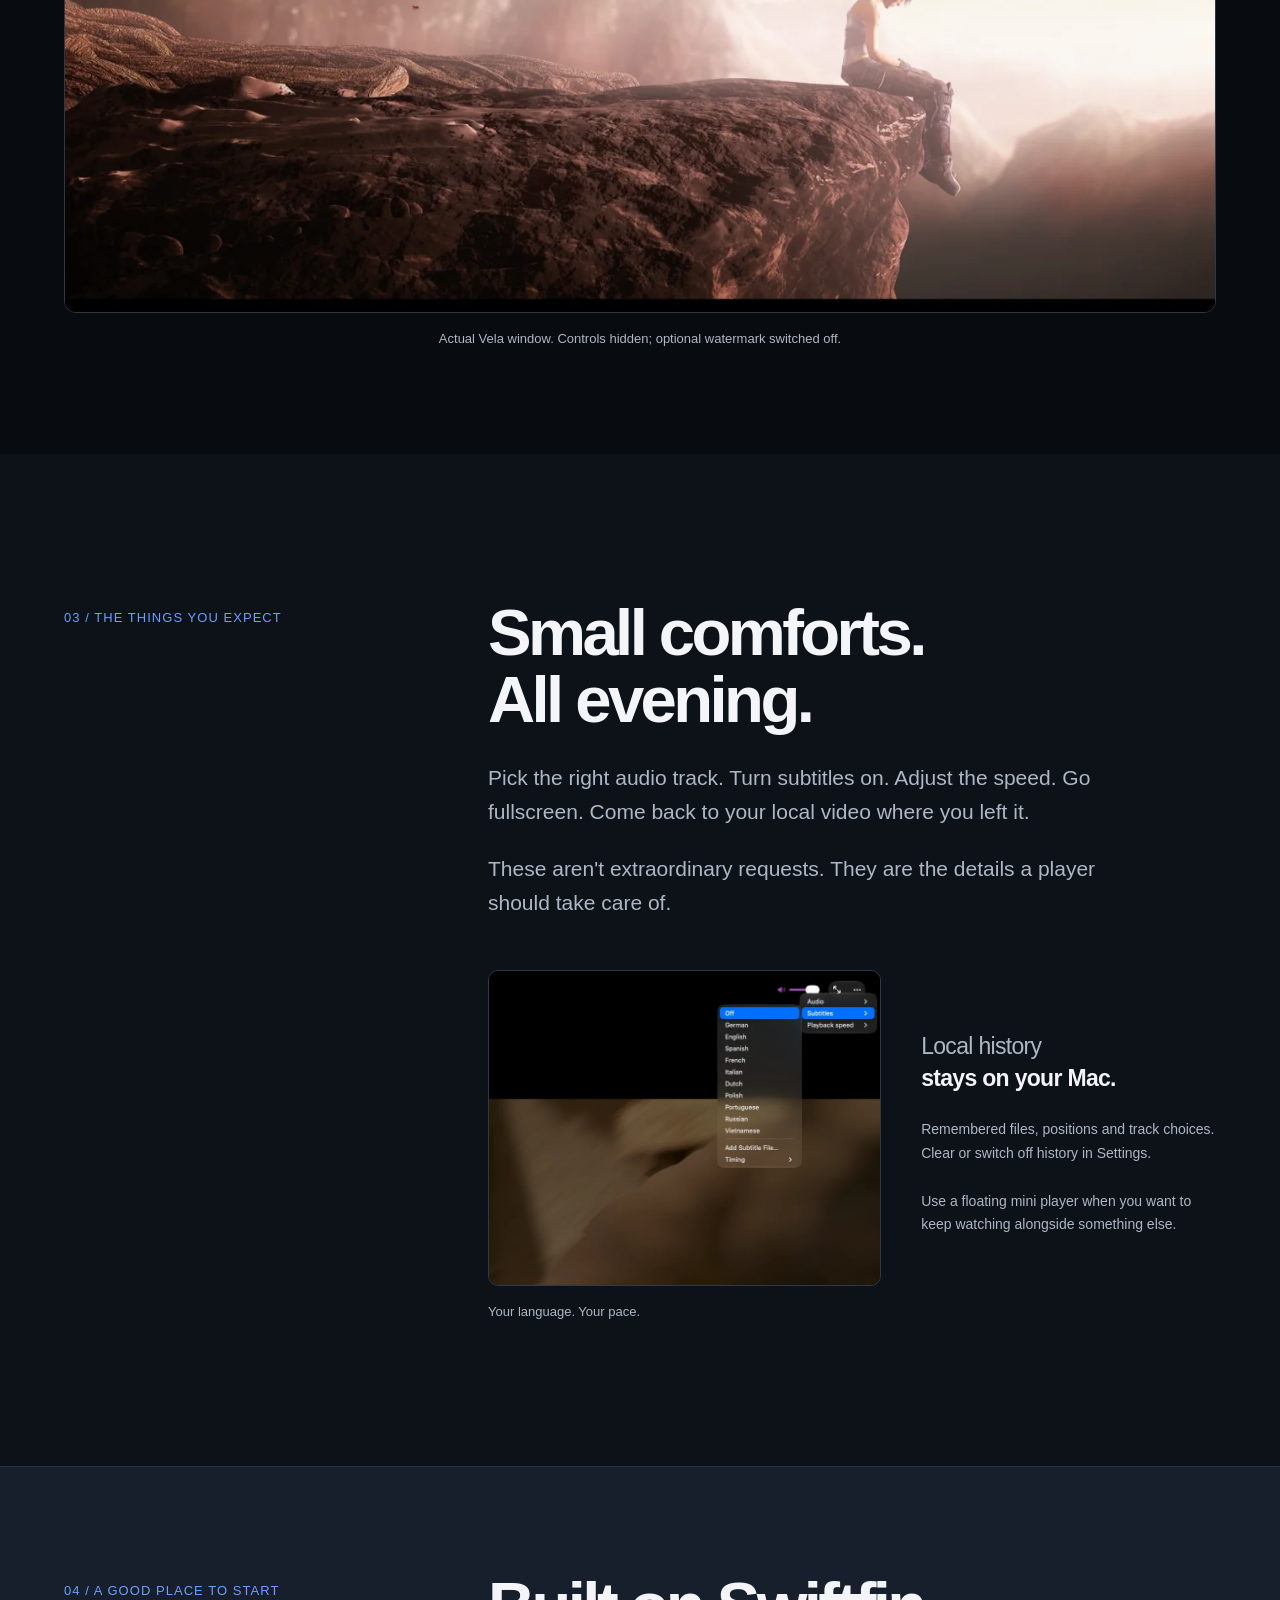
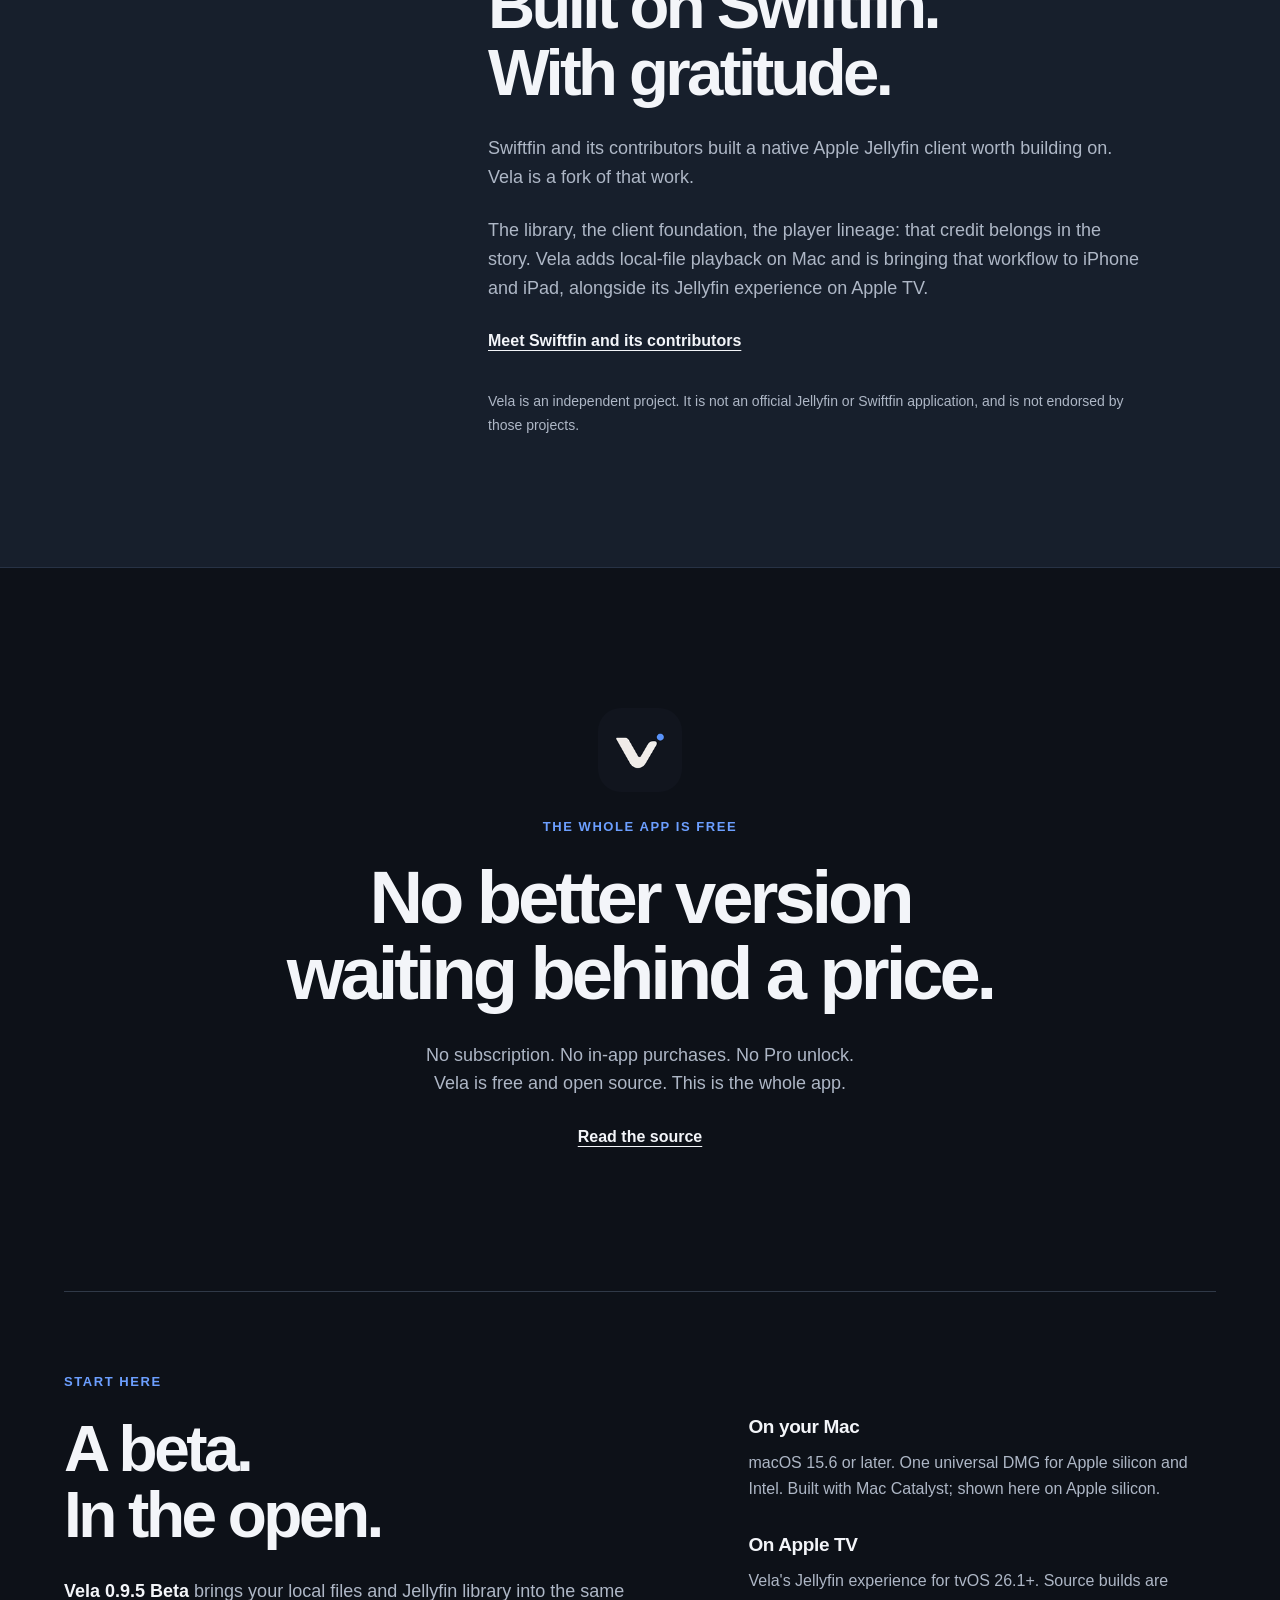
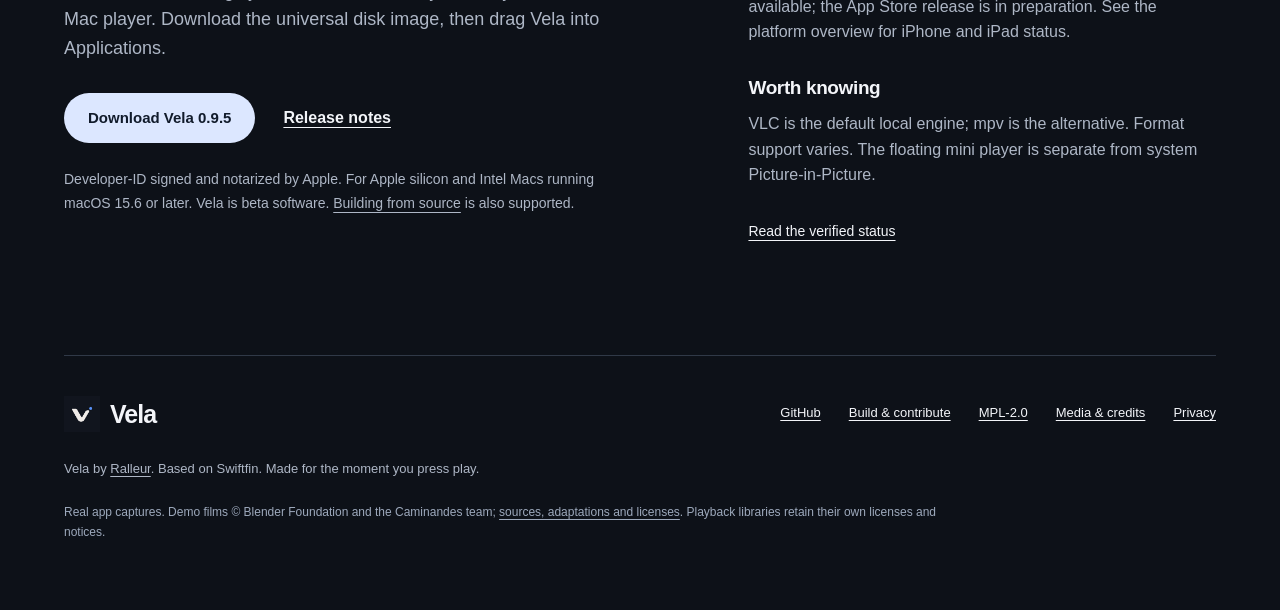
==== commit 9ed4ddaa: "Prepare Vela for iPhone, iPad and Apple TV releases" ====
--- a/website/index.html
+++ b/website/index.html
@@ -4,12 +4,12 @@
   <meta charset="utf-8">
   <meta name="viewport" content="width=device-width, initial-scale=1">
   <title>Vela — Just watch the video.</title>
-  <meta name="description" content="A modern macOS video player with Jellyfin built in. Your files and your library, in one player. Free and open source. Vela 0.9.5 beta.">
+  <meta name="description" content="Vela for Mac, iPhone, iPad and Apple TV. Mac beta available now; iOS, iPadOS and tvOS releases in preparation. Free and open source, with Jellyfin built in.">
   <meta name="theme-color" content="#11151e">
   <link rel="canonical" href="https://ralleur.github.io/Vela/">
   <meta property="og:type" content="website">
   <meta property="og:title" content="Vela — Just watch the video.">
-  <meta property="og:description" content="Your files. Your Jellyfin library. One Mac player. Free and open source. Vela 0.9.5 beta for Apple silicon and Intel Macs.">
+  <meta property="og:description" content="Your files. Your Jellyfin library. Mac beta available now. iPhone, iPad and Apple TV releases in preparation. Free and open source.">
   <meta property="og:url" content="https://ralleur.github.io/Vela/">
   <meta property="og:image" content="https://ralleur.github.io/Vela/assets/social-preview.jpg">
   <meta property="og:image:width" content="1200">
@@ -23,20 +23,31 @@
 <a class="skip" href="#main">Skip to content</a>
 <header class="nav wrap">
   <a class="brand" href="#" aria-label="Vela home"><img class="wordmark" src="assets/vela-wordmark.svg" alt="Vela" width="372" height="130"></a>
-  <nav aria-label="Main navigation"><a href="#experience">The experience</a><a href="#foundation">The foundation</a><a href="https://github.com/ralleur/Vela">GitHub</a></nav>
+  <nav aria-label="Main navigation"><a href="#experience">The experience</a><a href="#platforms">Platforms</a><a href="#foundation">The foundation</a><a href="https://github.com/ralleur/Vela">GitHub</a></nav>
   <a class="nav-cta" href="#get-vela">Get Vela</a>
 </header>
 <main id="main">
   <section class="hero wrap" aria-labelledby="hero-title">
-    <p class="eyebrow">A Mac video player. With Jellyfin built in.</p>
+    <p class="eyebrow">Your Apple devices. With Jellyfin built in.</p>
     <h1 id="hero-title">Just watch<br>the video<span class="blue">.</span></h1>
-    <p class="intro">Your files. Your Jellyfin library.<br>One player that feels at home on your Mac.</p>
+    <p class="intro">Your files. Your Jellyfin library.<br>Vela on Mac. Coming to iPhone, iPad and Apple TV.</p>
     <div class="actions"><a class="button" href="https://github.com/ralleur/Vela/releases/download/vela-0.9.5/Vela-0.9.5-macOS-universal.dmg">Download for Mac</a><a class="text-link" href="#experience">Meet Vela</a></div>
-    <p class="micro">Free &amp; open source · 0.9.5 beta · macOS 15.6+</p>
+    <p class="micro">Mac: free &amp; open source · 0.9.5 beta · macOS 15.6+<br><a href="#platforms">See availability on every platform</a></p>
     <figure class="hero-frame">
       <img src="assets/player-clean-1366.webp" srcset="assets/player-clean-768.webp 768w, assets/player-clean-1366.webp 1366w" sizes="(max-width: 760px) 100vw, min(92vw, 1366px)" width="1366" height="614" fetchpriority="high" alt="Sintel playing in the real Vela Mac window with all playback controls hidden.">
       <figcaption>Vela, with the controls out of the way. <span>Sintel © Blender Foundation.</span></figcaption>
     </figure>
+  </section>
+
+  <section class="platform-overview wrap" id="platforms" aria-labelledby="platforms-title">
+    <p class="eyebrow">One Vela. Platform by platform.</p>
+    <h2 id="platforms-title">Where you can watch.</h2>
+    <div class="platform-grid">
+      <article><p class="availability">Available · Mac beta</p><h3>Mac</h3><p>Local files and your Jellyfin library. macOS 15.6 or later, on Apple silicon and Intel.</p><a class="text-link" href="#get-vela">Download for Mac</a></article>
+      <article><p class="availability upcoming">In development</p><h3>iPhone &amp; iPad</h3><p>Open videos from Files, keep your place, choose subtitles and connect Jellyfin. Targeting iOS and iPadOS 18.6 or later.</p><p class="detail">App Store release in preparation. No public download or TestFlight invite yet.</p></article>
+      <article><p class="availability upcoming">Release in preparation</p><h3>Apple TV</h3><p>Vela's Jellyfin library and player experience, with language presets and episode prompts. tvOS 26.1 or later.</p><p class="detail">Source builds are available. No App Store release yet. Local files are not supported on Apple TV.</p></article>
+    </div>
+    <p class="detail">The screenshots and download below show the current Mac release. Mobile and TV releases still need device qualification and Apple review. Windows and Linux are not supported. <a href="https://github.com/ralleur/Vela/blob/vela/docs/release/apple-release-plan.md">Follow release preparation</a>.</p>
   </section>
 
   <section class="story wrap" id="experience">
@@ -71,13 +82,13 @@
   </section>
 
   <section class="foundation" id="foundation"><div class="wrap foundation-grid">
-    <p class="section-label">04 / A good place to start</p><div><h2>Built on Swiftfin.<br>With gratitude.</h2><p>Swiftfin and its contributors built a native Apple Jellyfin client worth building on. Vela is a fork of that work.</p><p>The library, the client foundation, the player lineage: that credit belongs in the story. Vela adds a broader Mac role, making the same app useful when the video is a file on your computer.</p><a class="text-link" href="https://github.com/jellyfin/Swiftfin">Meet Swiftfin and its contributors</a><p class="detail affiliation">Vela is an independent project. It is not an official Jellyfin or Swiftfin application, and is not endorsed by those projects.</p></div>
+    <p class="section-label">04 / A good place to start</p><div><h2>Built on Swiftfin.<br>With gratitude.</h2><p>Swiftfin and its contributors built a native Apple Jellyfin client worth building on. Vela is a fork of that work.</p><p>The library, the client foundation, the player lineage: that credit belongs in the story. Vela adds local-file playback on Mac and is bringing that workflow to iPhone and iPad, alongside its Jellyfin experience on Apple TV.</p><a class="text-link" href="https://github.com/jellyfin/Swiftfin">Meet Swiftfin and its contributors</a><p class="detail affiliation">Vela is an independent project. It is not an official Jellyfin or Swiftfin application, and is not endorsed by those projects.</p></div>
   </div></section>
 
   <section class="free wrap"><img src="assets/vela-icon.png" alt="" width="84" height="84" loading="lazy"><p class="eyebrow">The whole app is free</p><h2>No better version<br>waiting behind a price.</h2><p>No subscription. No in-app purchases. No Pro unlock.<br>Vela is free and open source. This is the whole app.</p><a class="text-link" href="https://github.com/ralleur/Vela">Read the source</a></section>
 
-  <section class="get wrap" id="get-vela"><div><p class="eyebrow">Start here</p><h2>A beta.<br>In the open.</h2><p><strong>Vela 0.9.5 Beta</strong> brings your local files and Jellyfin library into the same Mac player. Download the universal disk image, then drag Vela into Applications.</p><div class="actions"><a class="button" href="https://github.com/ralleur/Vela/releases/download/vela-0.9.5/Vela-0.9.5-macOS-universal.dmg">Download Vela 0.9.5</a><a class="text-link" href="https://github.com/ralleur/Vela/releases/tag/vela-0.9.5">Release notes</a></div><p class="detail">Developer-ID signed and notarized by Apple. For Apple silicon and Intel Macs running macOS 15.6 or later. Vela is beta software. <a href="https://github.com/ralleur/Vela/blob/vela/docs/BUILDING.md">Building from source</a> is also supported.</p></div><div class="platforms"><h3>On your Mac</h3><p>macOS 15.6 or later. One universal DMG for Apple silicon and Intel. Built with Mac Catalyst; shown here on Apple silicon.</p><h3>On Apple TV</h3><p>The tvOS app carries Vela's Jellyfin experience. The file-opening and local-history features shown here are Mac features.</p><h3>Worth knowing</h3><p>VLC is the default local engine; mpv is the alternative. Format support varies. The floating mini player is separate from system Picture-in-Picture.</p><a href="https://github.com/ralleur/Vela/blob/vela/docs/product-audit.md">Read the verified status</a></div></section>
+  <section class="get wrap" id="get-vela"><div><p class="eyebrow">Start here</p><h2>A beta.<br>In the open.</h2><p><strong>Vela 0.9.5 Beta</strong> brings your local files and Jellyfin library into the same Mac player. Download the universal disk image, then drag Vela into Applications.</p><div class="actions"><a class="button" href="https://github.com/ralleur/Vela/releases/download/vela-0.9.5/Vela-0.9.5-macOS-universal.dmg">Download Vela 0.9.5</a><a class="text-link" href="https://github.com/ralleur/Vela/releases/tag/vela-0.9.5">Release notes</a></div><p class="detail">Developer-ID signed and notarized by Apple. For Apple silicon and Intel Macs running macOS 15.6 or later. Vela is beta software. <a href="https://github.com/ralleur/Vela/blob/vela/docs/BUILDING.md">Building from source</a> is also supported.</p></div><div class="platforms"><h3>On your Mac</h3><p>macOS 15.6 or later. One universal DMG for Apple silicon and Intel. Built with Mac Catalyst; shown here on Apple silicon.</p><h3>On Apple TV</h3><p>Vela's Jellyfin experience for tvOS 26.1+. Source builds are available; the App Store release is in preparation. See the platform overview for iPhone and iPad status.</p><h3>Worth knowing</h3><p>VLC is the default local engine; mpv is the alternative. Format support varies. The floating mini player is separate from system Picture-in-Picture.</p><a href="https://github.com/ralleur/Vela/blob/vela/docs/product-audit.md">Read the verified status</a></div></section>
 </main>
-<footer class="wrap"><div class="footer-top"><a class="brand" href="#"><img src="assets/vela-icon.png" alt="" width="36" height="36">Vela</a><nav aria-label="Footer"><a href="https://github.com/ralleur/Vela">GitHub</a><a href="https://github.com/ralleur/Vela/blob/vela/docs/BUILDING.md">Build &amp; contribute</a><a href="https://github.com/ralleur/Vela/blob/vela/LICENSE.md">MPL-2.0</a><a href="credits.html">Media &amp; credits</a></nav></div><p>Vela by <a href="https://www.youtube.com/@ralleurapps">Ralleur</a>. Based on Swiftfin. Made for the moment you press play.</p><p class="credits">Real app captures. Demo films © Blender Foundation and the Caminandes team; <a href="credits.html">sources, adaptations and licenses</a>. Playback libraries retain their own licenses and notices.</p></footer>
+<footer class="wrap"><div class="footer-top"><a class="brand" href="#"><img src="assets/vela-icon.png" alt="" width="36" height="36">Vela</a><nav aria-label="Footer"><a href="https://github.com/ralleur/Vela">GitHub</a><a href="https://github.com/ralleur/Vela/blob/vela/docs/BUILDING.md">Build &amp; contribute</a><a href="https://github.com/ralleur/Vela/blob/vela/LICENSE.md">MPL-2.0</a><a href="credits.html">Media &amp; credits</a><a href="privacy.html">Privacy</a></nav></div><p>Vela by <a href="https://www.youtube.com/@ralleurapps">Ralleur</a>. Based on Swiftfin. Made for the moment you press play.</p><p class="credits">Real app captures. Demo films © Blender Foundation and the Caminandes team; <a href="credits.html">sources, adaptations and licenses</a>. Playback libraries retain their own licenses and notices.</p></footer>
 </body>
 </html>
--- a/website/style.css
+++ b/website/style.css
@@ -1,2 +1,12 @@
 :root{color-scheme:dark;--bg:#0d1118;--panel:#151c27;--ink:#f3f5f9;--muted:#aeb7c6;--blue:#6c9fff;--line:#303947;font-family:-apple-system,BlinkMacSystemFont,"Segoe UI",sans-serif;font-synthesis:none}*{box-sizing:border-box}html{scroll-behavior:smooth;scroll-padding-top:32px}body{margin:0;background:var(--bg);color:var(--ink);font-size:18px;line-height:1.6}a{color:inherit;text-underline-offset:.25em}a:hover{color:var(--blue)}button,a{-webkit-tap-highlight-color:transparent}button{font:inherit}button:focus-visible,a:focus-visible{outline:3px solid var(--blue);outline-offset:6px;border-radius:4px}img{max-width:100%;height:auto;display:block}figure{margin:0}figcaption{color:var(--muted);font-size:13px;line-height:1.5;margin-top:16px}h1,h2,h3,p{margin-top:0}h1,h2{font-weight:650;letter-spacing:-.055em;line-height:1.03}h2{font-size:clamp(38px,5.1vw,70px);margin-bottom:28px}h3{font-size:19px;letter-spacing:-.02em;margin:0 0 8px}p{color:var(--muted);max-width:650px;margin-bottom:24px}strong{color:var(--ink);font-weight:600}.wrap{width:min(1366px,90%);margin-inline:auto}.skip{position:absolute;left:16px;top:-100px;padding:12px;background:var(--ink);color:var(--bg);z-index:20}.skip:focus{top:16px}.nav{display:flex;align-items:center;gap:28px;height:104px}.brand{display:flex;align-items:center;gap:10px;text-decoration:none;font-size:25px;font-weight:650;letter-spacing:-.04em}.brand .wordmark{width:126px;height:auto;border-radius:0;flex-shrink:0}.nav nav{margin-left:auto;display:flex;gap:30px;font-size:14px}.nav nav a{text-decoration:none;color:#bac3cf}.nav-cta{font-size:14px;text-decoration:none;border:1px solid #46546b;border-radius:30px;padding:9px 19px}.hero{text-align:center;padding-top:72px}.eyebrow{font-size:13px;font-weight:600;letter-spacing:.12em;text-transform:uppercase;color:var(--blue);margin-bottom:24px}.hero .eyebrow,.hero p{margin-inline:auto}.hero h1{font-size:clamp(72px,9.5vw,136px);margin:0 0 30px;line-height:.94;letter-spacing:-.065em}.blue{color:var(--blue)}.intro{font-size:clamp(19px,2vw,25px);line-height:1.5;letter-spacing:-.018em}.actions{display:flex;align-items:center;gap:28px;flex-wrap:wrap;margin:30px 0 16px}.hero .actions{justify-content:center}.button{display:inline-flex;background:#dce7ff;color:#111b2b;text-decoration:none;padding:13px 24px;border-radius:28px;font-size:15px;font-weight:650}.button:hover{background:white;color:#111b2b}.text-link{font-size:16px;font-weight:550}.micro{font-size:12px;color:#99a5b7}.hero-frame{margin-top:68px}.hero-frame img{width:100%;border-radius:14px;box-shadow:0 30px 100px #0008;border:1px solid #3b414b}.hero-frame figcaption{display:flex;justify-content:space-between;gap:20px;font-size:12px}.story{display:grid;grid-template-columns:1fr 2fr;gap:60px;padding:150px 0 115px}.section-label{font-size:13px;color:var(--blue);letter-spacing:.08em;text-transform:uppercase;padding-top:9px}.story-copy{max-width:720px}.story-copy p{font-size:21px}.moment{display:grid;grid-template-columns:.8fr 1.5fr;gap:80px;align-items:center;margin-bottom:130px}.moment h2{font-size:clamp(38px,4.4vw,58px)}.moment-copy p{font-size:18px}.moment-copy .detail,.detail{font-size:14px;color:var(--muted);line-height:1.7}.window-shot img{width:100%;border:1px solid #343a47;border-radius:12px}.library-moment{grid-template-columns:1.5fr .8fr}.library-moment .moment-copy{order:2}.library-moment .window-shot{order:1}.disappear{padding:105px 0;background:#080b10;text-align:center}.disappear h2{font-size:clamp(36px,5vw,66px)}.section-intro{margin:0 auto 34px}.state-switch{display:inline-flex;border:1px solid #394353;padding:4px;border-radius:40px;margin:4px auto 36px;gap:4px}.state-switch[hidden]{display:none}.state-switch button{border:0;border-radius:30px;background:transparent;color:#b5becc;padding:10px 20px;font-size:14px;cursor:pointer}.state-switch button[aria-pressed=true]{background:#e4ebf6;color:#182235}.comparison img{width:100%;border-radius:12px;border:1px solid #303643}.comfort{display:grid;grid-template-columns:1fr 2fr;gap:60px;padding:145px 0}.comfort-content>p{font-size:21px}.comfort-pair{display:grid;grid-template-columns:1.2fr .9fr;gap:40px;align-items:center;margin-top:50px}.comfort-pair img{border-radius:10px;border:1px solid var(--line)}.quiet-note>p:first-child{font-size:23px;line-height:1.4;letter-spacing:-.03em}.foundation{background:#171f2c;border-top:1px solid #273245;border-bottom:1px solid #273245;padding:105px 0}.foundation-grid{display:grid;grid-template-columns:1fr 2fr;gap:60px}.foundation p{max-width:660px}.affiliation{margin-top:35px}.free{padding:140px 0;text-align:center}.free img{margin:0 auto 25px;border-radius:23px}.free p{margin-inline:auto}.free h2{font-size:clamp(38px,5.8vw,80px)}.free>.eyebrow{margin-bottom:22px}.get{display:grid;grid-template-columns:1.25fr 1fr;gap:100px;padding:80px 0 110px;border-top:1px solid var(--line)}.get h2{font-size:64px}.get .detail{max-width:530px;margin-top:25px}.platforms{padding-top:40px}.platforms p{font-size:16px;margin-bottom:28px}.platforms a{font-size:14px}footer{border-top:1px solid var(--line);padding:38px 0 44px}.footer-top{display:flex;justify-content:space-between;align-items:center;gap:30px;margin-bottom:25px}.footer-top nav{display:flex;gap:28px;font-size:13px;flex-wrap:wrap}footer p{font-size:13px;max-width:880px}.credits{font-size:12px;color:#9da9bc}kbd{font:inherit;font-size:14px;border:1px solid #485065;border-radius:4px;padding:2px 5px}.credit-page{max-width:900px;padding:65px 0}.credit-page h1{font-size:64px}.credit-page h2{font-size:28px;letter-spacing:-.03em;margin-top:50px}.credit-page p,.credit-page li{font-size:17px}.credit-page p{max-width:100%}@media(max-width:1000px){.wrap{width:90%}.nav nav{gap:20px}.moment{gap:38px}.story,.comfort,.foundation-grid{grid-template-columns:1fr 2.5fr;gap:32px}.get{gap:60px}.comfort-pair{grid-template-columns:1fr}.hero{padding-top:48px}.hero-frame{margin-top:50px}}@media(max-width:700px){body{font-size:17px}.wrap{width:89%}.nav{height:80px;gap:14px}.nav nav a:not(:last-child){display:none}.nav nav{margin-left:auto}.brand{font-size:22px}.brand .wordmark{width:108px;height:auto}.nav-cta{padding:8px 14px;font-size:13px}.hero{padding-top:46px}.hero .eyebrow{font-size:11px;letter-spacing:.07em}.hero h1{font-size:clamp(64px,14vw,96px)}.hero .intro{font-size:19px}.hero .actions{gap:24px}.hero-frame{width:112.36%;margin-left:-6.18%;margin-top:45px}.hero-frame img{border-radius:0;border-left:0;border-right:0;min-height:270px;object-fit:cover;object-position:65% center}.hero-frame figcaption{display:block;padding:0 20px;font-size:11px}.hero-frame figcaption span{display:block;margin-top:4px}.story,.comfort,.foundation-grid{display:block}.story{padding:84px 0 65px}.section-label{margin-bottom:28px}.story-copy p,.comfort-content>p{font-size:18px}.moment,.library-moment{display:flex;flex-direction:column;gap:28px;align-items:stretch;margin-bottom:80px}.library-moment .moment-copy{order:0}.library-moment .window-shot{order:1}.moment-copy{max-width:520px}.window-shot picture img{max-height:540px;object-fit:contain;background:#1b1b1b}.window-shot figcaption{font-size:12px}.disappear{padding:74px 0}.disappear h2{font-size:38px}.state-switch button{padding:10px 14px;font-size:13px}.comparison figure{overflow:auto}.comparison img{max-width:none;width:820px;height:auto}.comparison figcaption{text-align:left;font-size:12px}.comfort{padding:80px 0}.comfort-pair{gap:26px}.comfort-pair figure{max-width:100%}.quiet-note{padding-top:5px}.foundation{padding:70px 0}.foundation h2{font-size:40px}.free{padding:85px 0}.free h2{font-size:42px}.free p{font-size:17px}.get{display:block;padding:65px 0}.get h2{font-size:54px}.platforms{border-top:1px solid var(--line);margin-top:42px;padding-top:32px}.footer-top{align-items:flex-start;flex-direction:column}.footer-top nav{gap:15px 24px}.credit-page h1{font-size:45px}}@media(prefers-reduced-motion:reduce){html{scroll-behavior:auto}*,*::before,*::after{animation:none!important;transition:none!important}}
 details{margin-top:20px;font-size:14px;color:var(--muted)}summary{cursor:pointer;padding:8px 0}details[open] img{margin-top:14px}
+
+/* Public availability is separate from platform build support. */
+.platform-overview { padding-block: 64px; scroll-margin-top: 24px; }
+.platform-grid { display: grid; grid-template-columns: repeat(3, minmax(0, 1fr)); gap: 24px; margin-block: 32px; }
+.platform-grid article { padding: 28px; border: 1px solid #394353; border-radius: 18px; background: #171d28; }
+.platform-grid h3 { font-size: 1.6rem; margin-block: 16px; }
+.platform-grid p { line-height: 1.6; }
+.availability { color: #9eccff; font-size: .85rem; font-weight: 600; }
+.availability.upcoming { color: #e9cf94; }
+@media (max-width: 850px) { .platform-grid { grid-template-columns: 1fr; } }
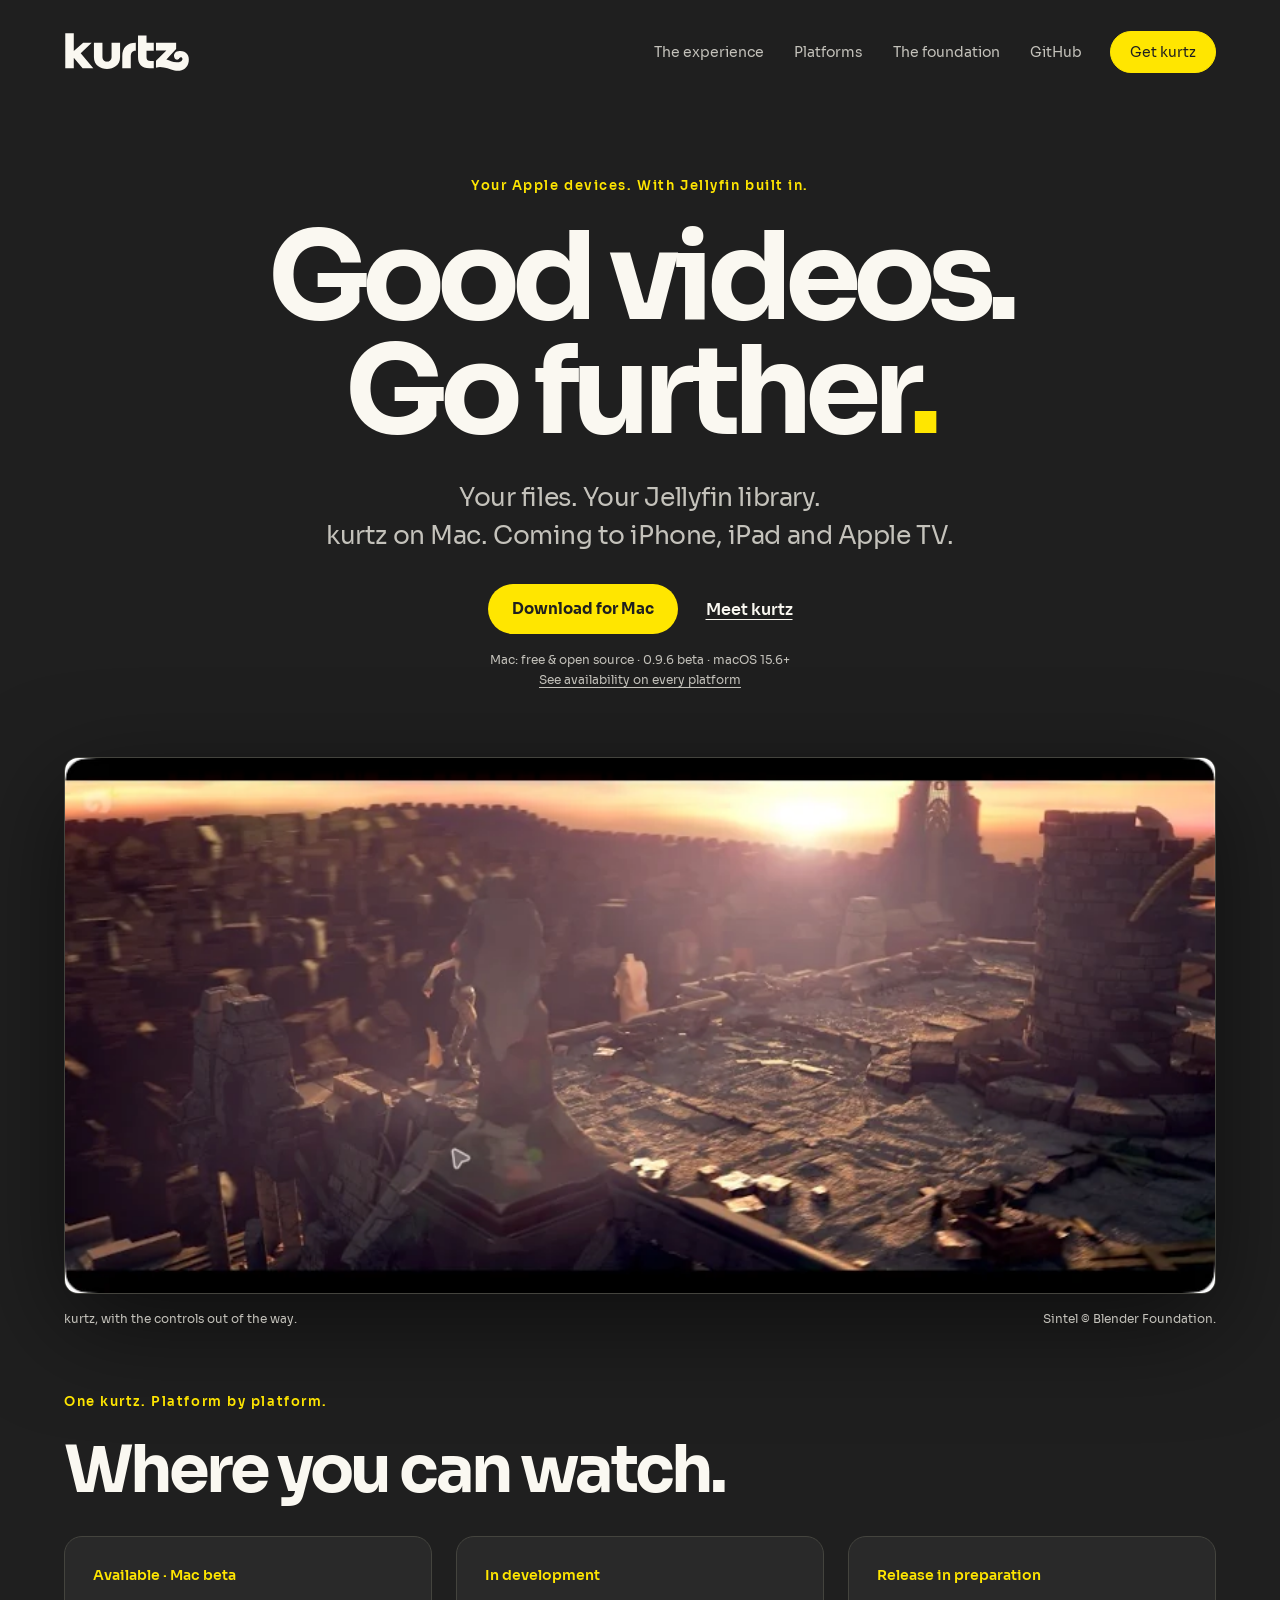
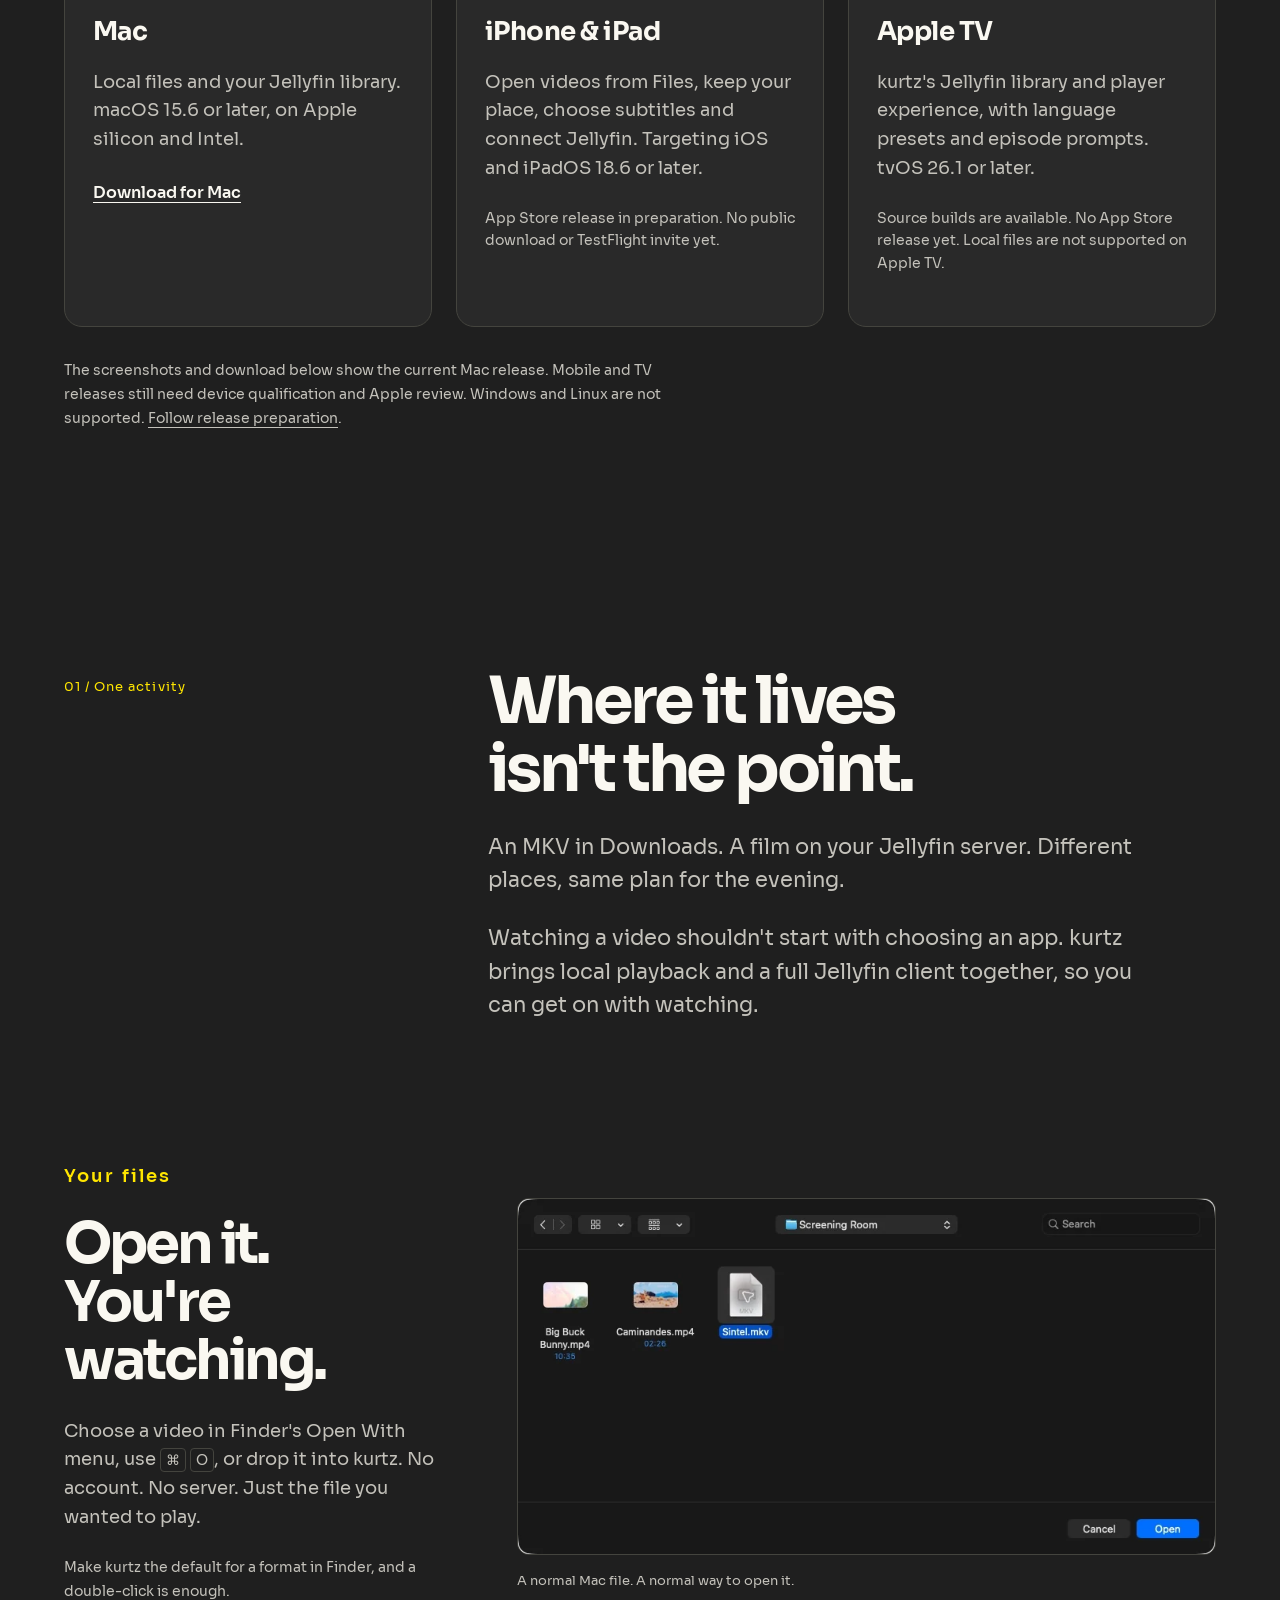
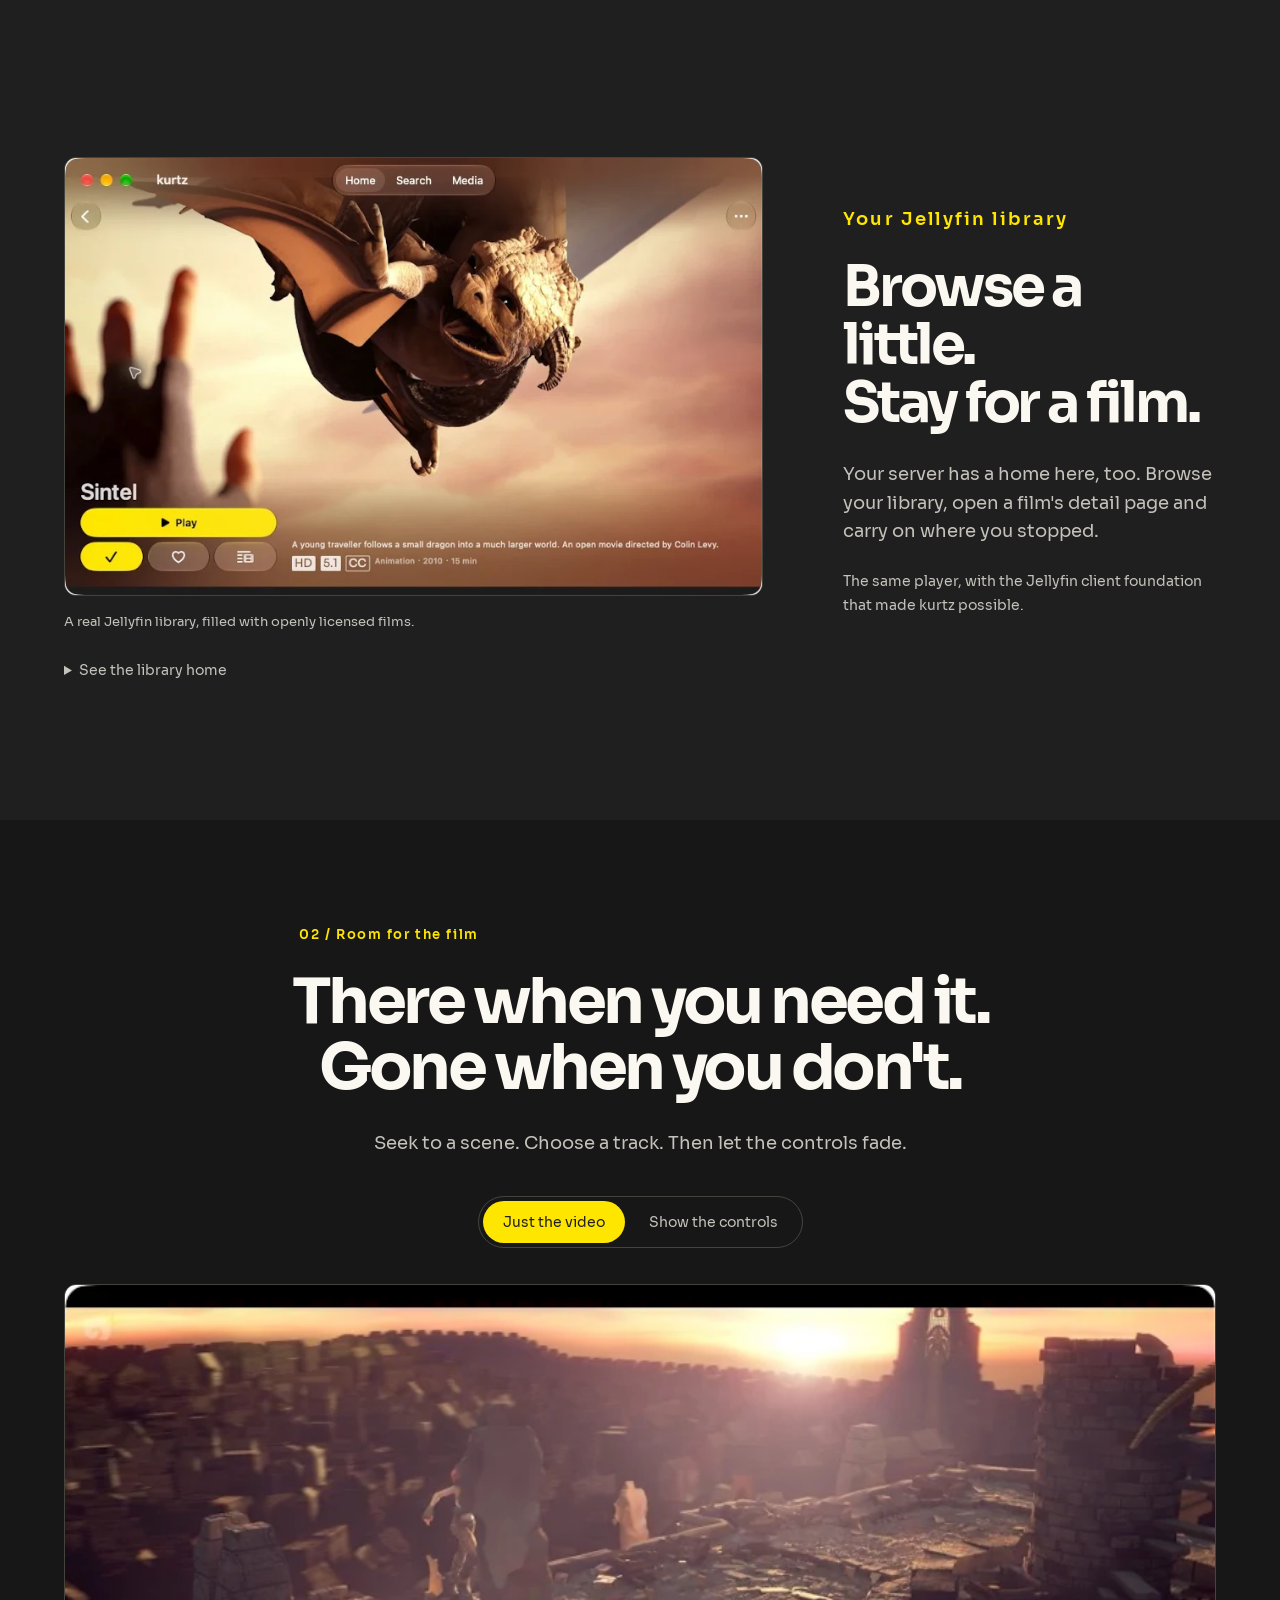
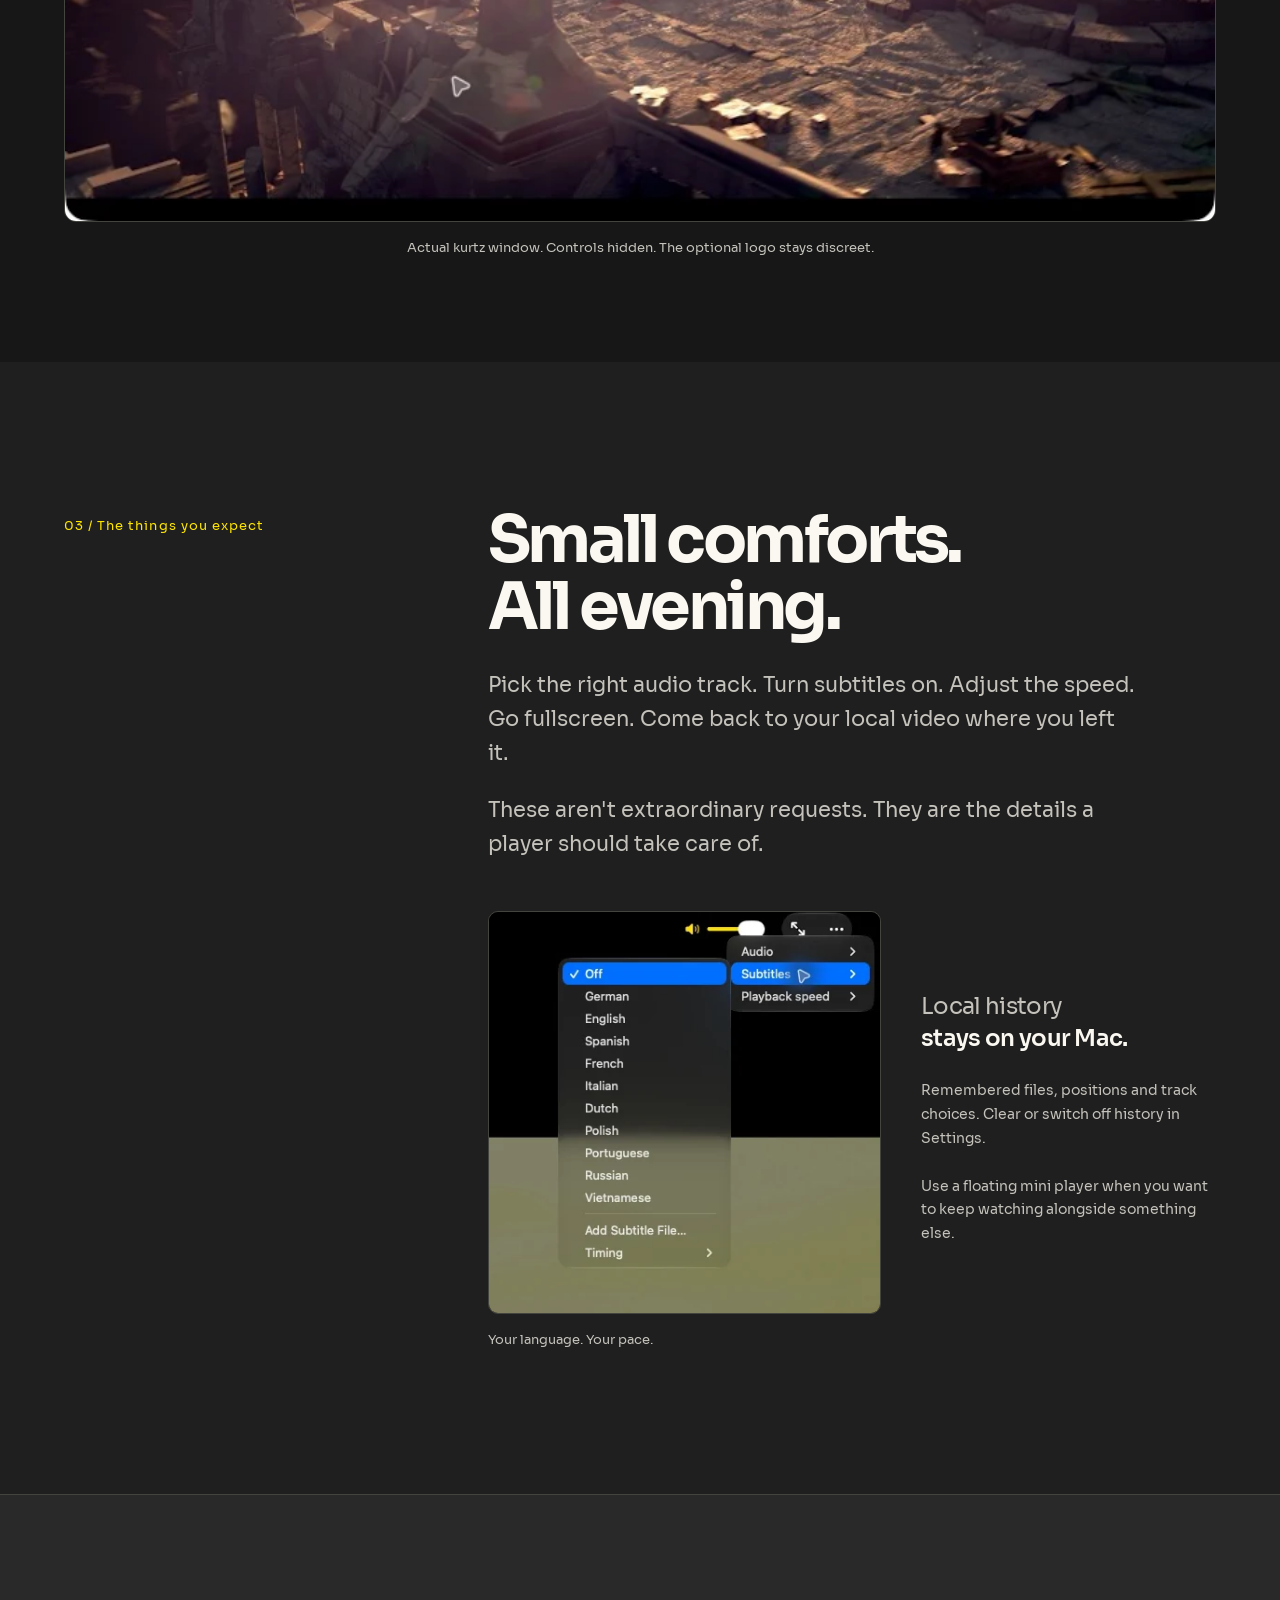
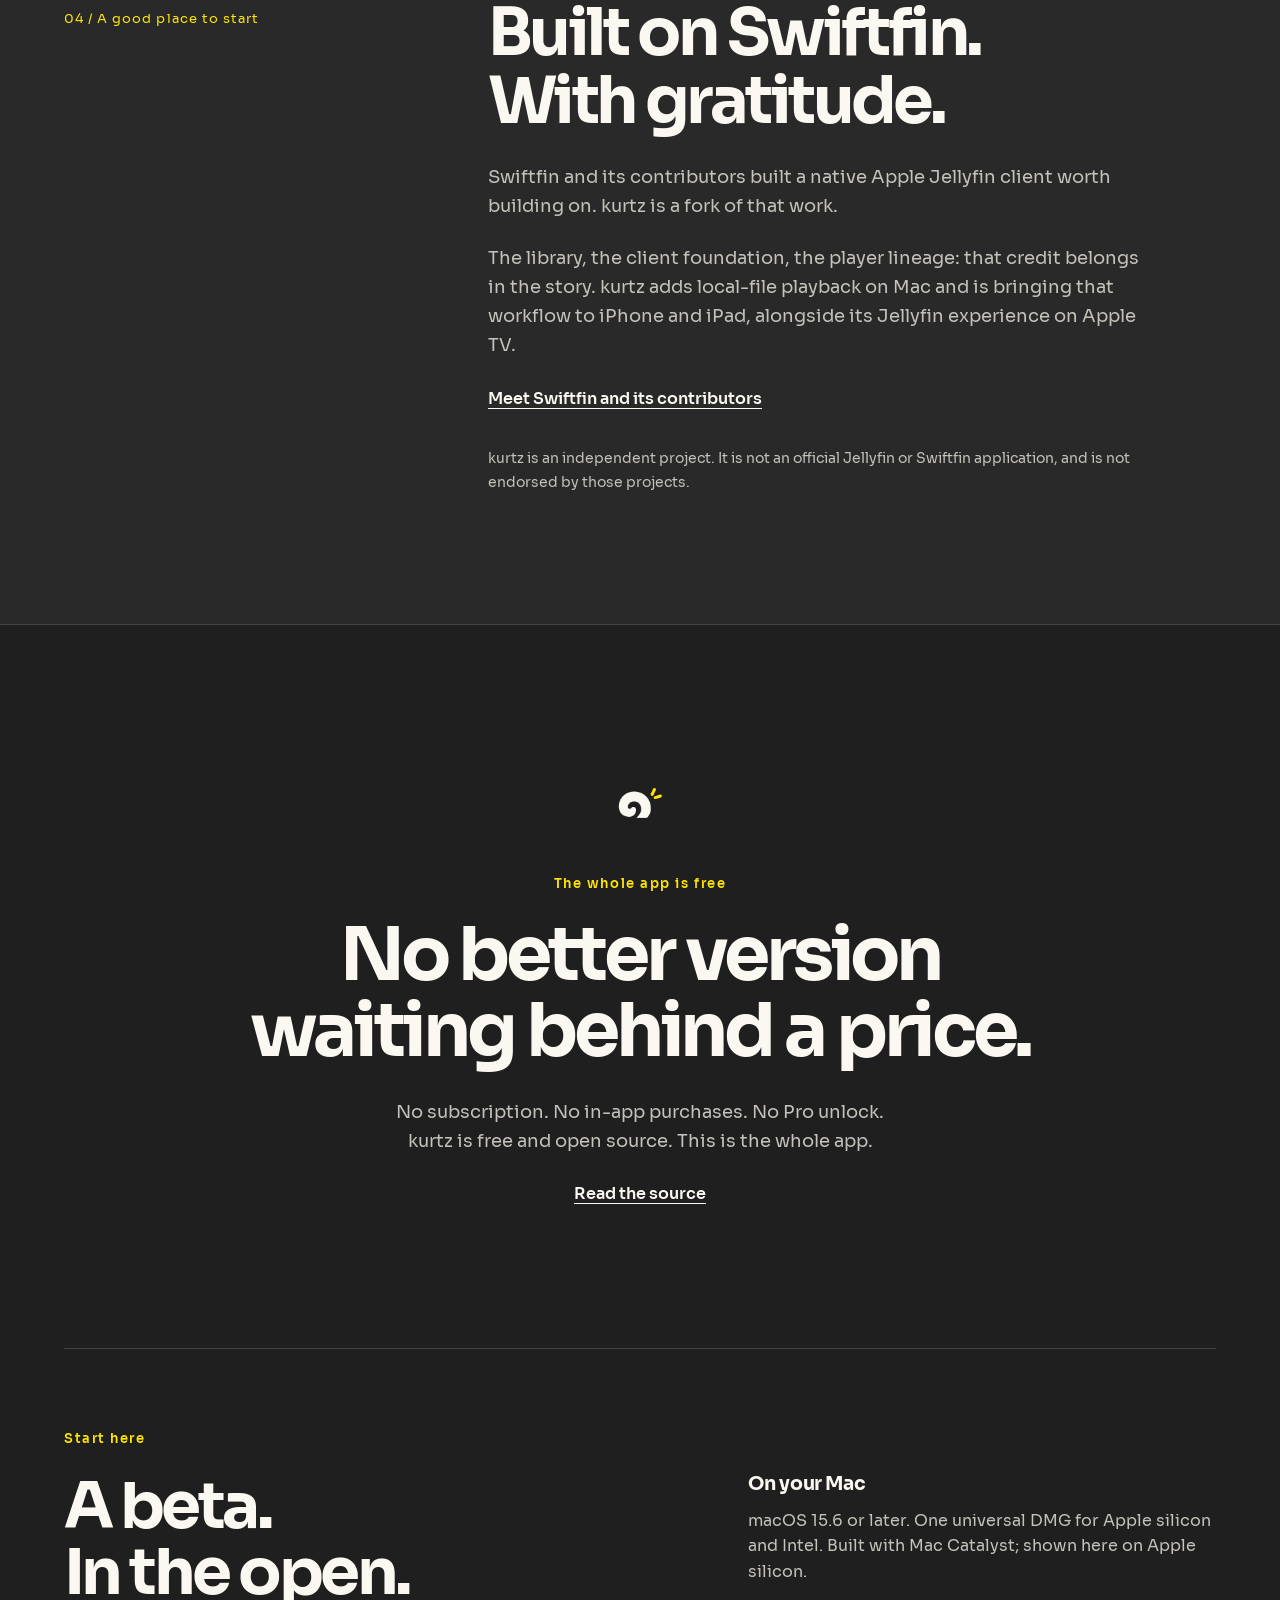
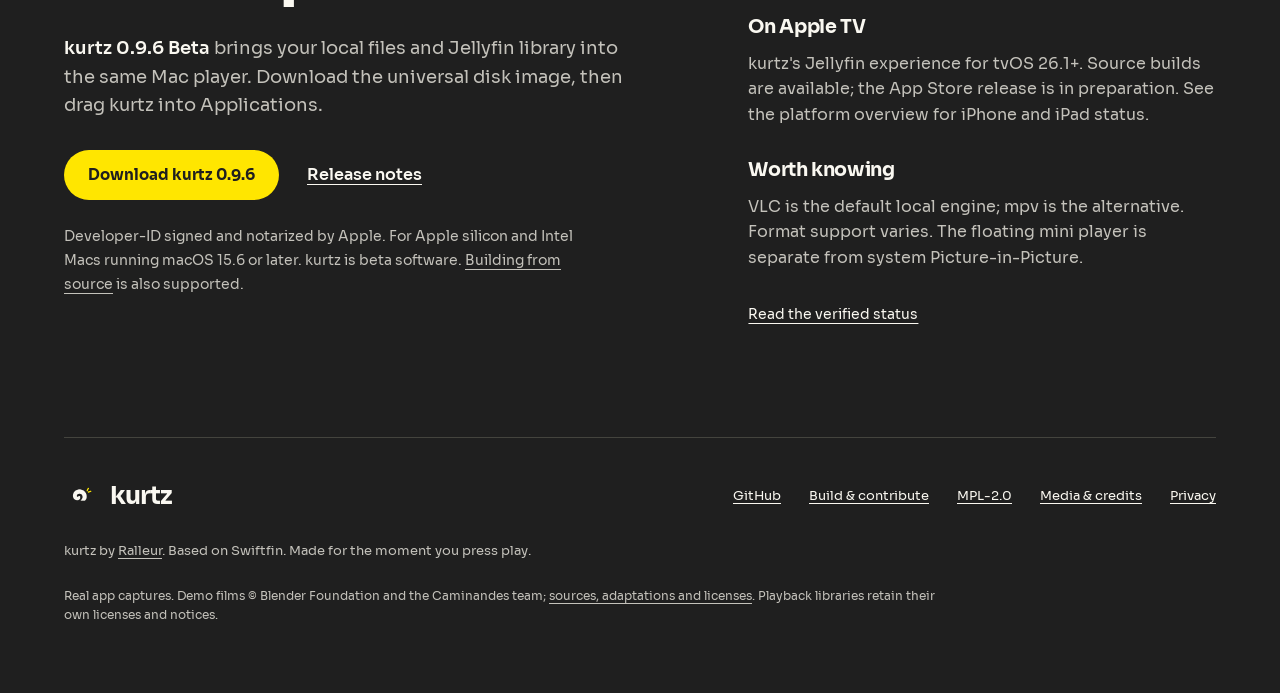
==== commit d93de23b: "Rebrand Vela as kurtz across Apple apps and distribution Apply the owner’s curled wordmark, Sora and" ====
--- a/website/index.html
+++ b/website/index.html
@@ -3,66 +3,66 @@
 <head>
   <meta charset="utf-8">
   <meta name="viewport" content="width=device-width, initial-scale=1">
-  <title>Vela — Just watch the video.</title>
-  <meta name="description" content="Vela for Mac, iPhone, iPad and Apple TV. Mac beta available now; iOS, iPadOS and tvOS releases in preparation. Free and open source, with Jellyfin built in.">
-  <meta name="theme-color" content="#11151e">
-  <link rel="canonical" href="https://ralleur.github.io/Vela/">
+  <title>kurtz — Good videos go further.</title>
+  <meta name="description" content="kurtz for Mac, iPhone, iPad and Apple TV. Mac beta available now; iOS, iPadOS and tvOS releases in preparation. Free and open source, with Jellyfin built in.">
+  <meta name="theme-color" content="#1f1f1f">
+  <link rel="canonical" href="https://ralleur.github.io/kurtz/">
   <meta property="og:type" content="website">
-  <meta property="og:title" content="Vela — Just watch the video.">
+  <meta property="og:title" content="kurtz — Good videos go further.">
   <meta property="og:description" content="Your files. Your Jellyfin library. Mac beta available now. iPhone, iPad and Apple TV releases in preparation. Free and open source.">
-  <meta property="og:url" content="https://ralleur.github.io/Vela/">
-  <meta property="og:image" content="https://ralleur.github.io/Vela/assets/social-preview.jpg">
+  <meta property="og:url" content="https://ralleur.github.io/kurtz/">
+  <meta property="og:image" content="https://ralleur.github.io/kurtz/assets/social-preview.jpg">
   <meta property="og:image:width" content="1200">
   <meta property="og:image:height" content="630">
   <meta name="twitter:card" content="summary_large_image">
-  <link rel="icon" type="image/png" href="assets/vela-icon.png">
+  <link rel="icon" type="image/png" href="assets/kurtz-icon.png">
   <link rel="stylesheet" href="style.css">
   <script src="site.js" defer></script>
 </head>
 <body>
 <a class="skip" href="#main">Skip to content</a>
 <header class="nav wrap">
-  <a class="brand" href="#" aria-label="Vela home"><img class="wordmark" src="assets/vela-wordmark.svg" alt="Vela" width="372" height="130"></a>
-  <nav aria-label="Main navigation"><a href="#experience">The experience</a><a href="#platforms">Platforms</a><a href="#foundation">The foundation</a><a href="https://github.com/ralleur/Vela">GitHub</a></nav>
-  <a class="nav-cta" href="#get-vela">Get Vela</a>
+  <a class="brand" href="#" aria-label="kurtz home"><img class="wordmark" src="assets/kurtz-wordmark.svg" alt="kurtz" width="400" height="128"></a>
+  <nav aria-label="Main navigation"><a href="#experience">The experience</a><a href="#platforms">Platforms</a><a href="#foundation">The foundation</a><a href="https://github.com/ralleur/kurtz">GitHub</a></nav>
+  <a class="nav-cta" href="#get-kurtz">Get kurtz</a>
 </header>
 <main id="main">
   <section class="hero wrap" aria-labelledby="hero-title">
     <p class="eyebrow">Your Apple devices. With Jellyfin built in.</p>
-    <h1 id="hero-title">Just watch<br>the video<span class="blue">.</span></h1>
-    <p class="intro">Your files. Your Jellyfin library.<br>Vela on Mac. Coming to iPhone, iPad and Apple TV.</p>
-    <div class="actions"><a class="button" href="https://github.com/ralleur/Vela/releases/download/vela-0.9.5/Vela-0.9.5-macOS-universal.dmg">Download for Mac</a><a class="text-link" href="#experience">Meet Vela</a></div>
-    <p class="micro">Mac: free &amp; open source · 0.9.5 beta · macOS 15.6+<br><a href="#platforms">See availability on every platform</a></p>
+    <h1 id="hero-title">Good videos.<br>Go further<span class="accent">.</span></h1>
+    <p class="intro">Your files. Your Jellyfin library.<br>kurtz on Mac. Coming to iPhone, iPad and Apple TV.</p>
+    <div class="actions"><a class="button" href="https://github.com/ralleur/kurtz/releases/download/kurtz-0.9.6/kurtz-0.9.6-macOS-universal.dmg">Download for Mac</a><a class="text-link" href="#experience">Meet kurtz</a></div>
+    <p class="micro">Mac: free &amp; open source · 0.9.6 beta · macOS 15.6+<br><a href="#platforms">See availability on every platform</a></p>
     <figure class="hero-frame">
-      <img src="assets/player-clean-1366.webp" srcset="assets/player-clean-768.webp 768w, assets/player-clean-1366.webp 1366w" sizes="(max-width: 760px) 100vw, min(92vw, 1366px)" width="1366" height="614" fetchpriority="high" alt="Sintel playing in the real Vela Mac window with all playback controls hidden.">
-      <figcaption>Vela, with the controls out of the way. <span>Sintel © Blender Foundation.</span></figcaption>
+      <img src="assets/player-clean-823.webp" srcset="assets/player-clean-768.webp 768w, assets/player-clean-823.webp 823w" sizes="(max-width: 760px) 100vw, min(92vw, 1366px)" width="823" height="383" fetchpriority="high" alt="Sintel playing in the real kurtz Mac window with all playback controls hidden.">
+      <figcaption>kurtz, with the controls out of the way. <span>Sintel © Blender Foundation.</span></figcaption>
     </figure>
   </section>
 
   <section class="platform-overview wrap" id="platforms" aria-labelledby="platforms-title">
-    <p class="eyebrow">One Vela. Platform by platform.</p>
+    <p class="eyebrow">One kurtz. Platform by platform.</p>
     <h2 id="platforms-title">Where you can watch.</h2>
     <div class="platform-grid">
-      <article><p class="availability">Available · Mac beta</p><h3>Mac</h3><p>Local files and your Jellyfin library. macOS 15.6 or later, on Apple silicon and Intel.</p><a class="text-link" href="#get-vela">Download for Mac</a></article>
+      <article><p class="availability">Available · Mac beta</p><h3>Mac</h3><p>Local files and your Jellyfin library. macOS 15.6 or later, on Apple silicon and Intel.</p><a class="text-link" href="#get-kurtz">Download for Mac</a></article>
       <article><p class="availability upcoming">In development</p><h3>iPhone &amp; iPad</h3><p>Open videos from Files, keep your place, choose subtitles and connect Jellyfin. Targeting iOS and iPadOS 18.6 or later.</p><p class="detail">App Store release in preparation. No public download or TestFlight invite yet.</p></article>
-      <article><p class="availability upcoming">Release in preparation</p><h3>Apple TV</h3><p>Vela's Jellyfin library and player experience, with language presets and episode prompts. tvOS 26.1 or later.</p><p class="detail">Source builds are available. No App Store release yet. Local files are not supported on Apple TV.</p></article>
+      <article><p class="availability upcoming">Release in preparation</p><h3>Apple TV</h3><p>kurtz's Jellyfin library and player experience, with language presets and episode prompts. tvOS 26.1 or later.</p><p class="detail">Source builds are available. No App Store release yet. Local files are not supported on Apple TV.</p></article>
     </div>
-    <p class="detail">The screenshots and download below show the current Mac release. Mobile and TV releases still need device qualification and Apple review. Windows and Linux are not supported. <a href="https://github.com/ralleur/Vela/blob/vela/docs/release/apple-release-plan.md">Follow release preparation</a>.</p>
+    <p class="detail">The screenshots and download below show the current Mac release. Mobile and TV releases still need device qualification and Apple review. Windows and Linux are not supported. <a href="https://github.com/ralleur/kurtz/blob/kurtz/docs/release/apple-release-plan.md">Follow release preparation</a>.</p>
   </section>
 
   <section class="story wrap" id="experience">
     <div class="section-label">01 / One activity</div>
-    <div class="story-copy"><h2>Where it lives<br>isn't the point.</h2><p>An MKV in Downloads. A film on your Jellyfin server. Different places, same plan for the evening.</p><p>Watching a video shouldn't start with choosing an app. Vela brings local playback and a full Jellyfin client together, so you can get on with watching.</p></div>
+    <div class="story-copy"><h2>Where it lives<br>isn't the point.</h2><p>An MKV in Downloads. A film on your Jellyfin server. Different places, same plan for the evening.</p><p>Watching a video shouldn't start with choosing an app. kurtz brings local playback and a full Jellyfin client together, so you can get on with watching.</p></div>
   </section>
 
   <section class="moments wrap" aria-label="Two ways to press play">
     <article class="moment">
-      <div class="moment-copy"><p class="eyebrow">Your files</p><h2>Open it.<br>You're watching.</h2><p>Choose a video in Finder's Open With menu, use <kbd>⌘</kbd> <kbd>O</kbd>, or drop it into Vela. No account. No server. Just the file you wanted to play.</p><p class="detail">Make Vela the default for a format in Finder, and a double-click is enough.</p></div>
-      <figure class="window-shot"><img src="assets/local-workflow.webp" width="880" height="448" loading="lazy" alt="The real macOS Open Video panel selecting Sintel.mkv for Vela."><figcaption>A normal Mac file. A normal way to open it.</figcaption></figure>
+      <div class="moment-copy"><p class="eyebrow">Your files</p><h2>Open it.<br>You're watching.</h2><p>Choose a video in Finder's Open With menu, use <kbd>⌘</kbd> <kbd>O</kbd>, or drop it into kurtz. No account. No server. Just the file you wanted to play.</p><p class="detail">Make kurtz the default for a format in Finder, and a double-click is enough.</p></div>
+      <figure class="window-shot"><img src="assets/local-workflow.webp" width="880" height="448" loading="lazy" alt="The real macOS Open Video panel selecting Sintel.mkv for kurtz."><figcaption>A normal Mac file. A normal way to open it.</figcaption></figure>
     </article>
     <article class="moment library-moment">
-      <div class="moment-copy"><p class="eyebrow">Your Jellyfin library</p><h2>Browse a little.<br>Stay for a film.</h2><p>Your server has a home here, too. Browse your library, open a film's detail page and carry on where you stopped.</p><p class="detail">The same player, with the Jellyfin client foundation that made Vela possible.</p></div>
-      <figure class="window-shot"><picture><source media="(max-width: 600px)" srcset="assets/jellyfin-detail.webp"><img src="assets/jellyfin-detail.webp" width="823" height="755" loading="lazy" alt="Vela’s actual Jellyfin detail page for Sintel, with playback and library recommendations."></picture><figcaption>A real Jellyfin library, filled with openly licensed films.</figcaption><details><summary>See the library home</summary><picture><source media="(max-width: 600px)" srcset="assets/jellyfin-home-mobile.webp" width="430" height="610"><img src="assets/jellyfin-home.webp" width="823" height="755" loading="lazy" alt="Vela’s home page with Continue and three openly licensed demo films."></picture></details></figure>
+      <div class="moment-copy"><p class="eyebrow">Your Jellyfin library</p><h2>Browse a little.<br>Stay for a film.</h2><p>Your server has a home here, too. Browse your library, open a film's detail page and carry on where you stopped.</p><p class="detail">The same player, with the Jellyfin client foundation that made kurtz possible.</p></div>
+      <figure class="window-shot"><picture><source media="(max-width: 600px)" srcset="assets/jellyfin-detail.webp"><img src="assets/jellyfin-detail.webp" width="823" height="515" loading="lazy" alt="kurtz’s actual Jellyfin detail page for Sintel, with playback controls and film information."></picture><figcaption>A real Jellyfin library, filled with openly licensed films.</figcaption><details><summary>See the library home</summary><picture><source media="(max-width: 600px)" srcset="assets/jellyfin-home-mobile.webp" width="430" height="363"><img src="assets/jellyfin-home.webp" width="823" height="363" loading="lazy" alt="kurtz’s home page with three openly licensed demo films."></picture></details></figure>
     </article>
   </section>
 
@@ -70,25 +70,25 @@
     <div class="wrap"><p class="eyebrow">02 / Room for the film</p><h2 id="quiet-title">There when you need it.<br>Gone when you don't.</h2><p class="section-intro">Seek to a scene. Choose a track. Then let the controls fade.</p>
       <div class="comparison" data-player-comparison>
         <div class="state-switch" role="group" aria-label="Compare real player captures" hidden><button type="button" aria-pressed="true" data-state="clean">Just the video</button><button type="button" aria-pressed="false" data-state="controls">Show the controls</button></div>
-        <figure><img id="comparison-image" src="assets/player-clean-1366.webp" width="1366" height="614" loading="lazy" alt="Vela playing Sintel with controls hidden."><figcaption id="comparison-caption" aria-live="polite">Actual Vela window. Controls hidden; optional watermark switched off.</figcaption></figure>
-        <noscript><p><a href="assets/player-controls-1366.webp">View the matching capture with controls visible.</a></p></noscript>
+        <figure><img id="comparison-image" src="assets/player-clean-823.webp" width="823" height="383" loading="lazy" alt="kurtz playing Sintel with controls hidden."><figcaption id="comparison-caption" aria-live="polite">Actual kurtz window. Controls hidden. The optional logo stays discreet.</figcaption></figure>
+        <noscript><p><a href="assets/player-controls-823.webp">View the matching capture with controls visible.</a></p></noscript>
       </div>
     </div>
   </section>
 
   <section class="comfort wrap">
     <div class="section-label">03 / The things you expect</div>
-    <div class="comfort-content"><h2>Small comforts.<br>All evening.</h2><p>Pick the right audio track. Turn subtitles on. Adjust the speed. Go fullscreen. Come back to your local video where you left it.</p><p>These aren't extraordinary requests. They are the details a player should take care of.</p><div class="comfort-pair"><figure><img src="assets/subtitles.webp" width="800" height="642" loading="lazy" alt="Vela’s actual subtitle menu with embedded language choices and the external subtitle command."><figcaption>Your language. Your pace.</figcaption></figure><div class="quiet-note"><p>Local history<br><strong>stays on your Mac.</strong></p><p class="detail">Remembered files, positions and track choices. Clear or switch off history in Settings.</p><p class="detail">Use a floating mini player when you want to keep watching alongside something else.</p></div></div></div>
+    <div class="comfort-content"><h2>Small comforts.<br>All evening.</h2><p>Pick the right audio track. Turn subtitles on. Adjust the speed. Go fullscreen. Come back to your local video where you left it.</p><p>These aren't extraordinary requests. They are the details a player should take care of.</p><div class="comfort-pair"><figure><img src="assets/subtitles.webp" width="420" height="430" loading="lazy" alt="kurtz’s actual subtitle menu with embedded language choices and the external subtitle command."><figcaption>Your language. Your pace.</figcaption></figure><div class="quiet-note"><p>Local history<br><strong>stays on your Mac.</strong></p><p class="detail">Remembered files, positions and track choices. Clear or switch off history in Settings.</p><p class="detail">Use a floating mini player when you want to keep watching alongside something else.</p></div></div></div>
   </section>
 
   <section class="foundation" id="foundation"><div class="wrap foundation-grid">
-    <p class="section-label">04 / A good place to start</p><div><h2>Built on Swiftfin.<br>With gratitude.</h2><p>Swiftfin and its contributors built a native Apple Jellyfin client worth building on. Vela is a fork of that work.</p><p>The library, the client foundation, the player lineage: that credit belongs in the story. Vela adds local-file playback on Mac and is bringing that workflow to iPhone and iPad, alongside its Jellyfin experience on Apple TV.</p><a class="text-link" href="https://github.com/jellyfin/Swiftfin">Meet Swiftfin and its contributors</a><p class="detail affiliation">Vela is an independent project. It is not an official Jellyfin or Swiftfin application, and is not endorsed by those projects.</p></div>
+    <p class="section-label">04 / A good place to start</p><div><h2>Built on Swiftfin.<br>With gratitude.</h2><p>Swiftfin and its contributors built a native Apple Jellyfin client worth building on. kurtz is a fork of that work.</p><p>The library, the client foundation, the player lineage: that credit belongs in the story. kurtz adds local-file playback on Mac and is bringing that workflow to iPhone and iPad, alongside its Jellyfin experience on Apple TV.</p><a class="text-link" href="https://github.com/jellyfin/Swiftfin">Meet Swiftfin and its contributors</a><p class="detail affiliation">kurtz is an independent project. It is not an official Jellyfin or Swiftfin application, and is not endorsed by those projects.</p></div>
   </div></section>
 
-  <section class="free wrap"><img src="assets/vela-icon.png" alt="" width="84" height="84" loading="lazy"><p class="eyebrow">The whole app is free</p><h2>No better version<br>waiting behind a price.</h2><p>No subscription. No in-app purchases. No Pro unlock.<br>Vela is free and open source. This is the whole app.</p><a class="text-link" href="https://github.com/ralleur/Vela">Read the source</a></section>
+  <section class="free wrap"><img src="assets/kurtz-icon.png" alt="" width="84" height="84" loading="lazy"><p class="eyebrow">The whole app is free</p><h2>No better version<br>waiting behind a price.</h2><p>No subscription. No in-app purchases. No Pro unlock.<br>kurtz is free and open source. This is the whole app.</p><a class="text-link" href="https://github.com/ralleur/kurtz">Read the source</a></section>
 
-  <section class="get wrap" id="get-vela"><div><p class="eyebrow">Start here</p><h2>A beta.<br>In the open.</h2><p><strong>Vela 0.9.5 Beta</strong> brings your local files and Jellyfin library into the same Mac player. Download the universal disk image, then drag Vela into Applications.</p><div class="actions"><a class="button" href="https://github.com/ralleur/Vela/releases/download/vela-0.9.5/Vela-0.9.5-macOS-universal.dmg">Download Vela 0.9.5</a><a class="text-link" href="https://github.com/ralleur/Vela/releases/tag/vela-0.9.5">Release notes</a></div><p class="detail">Developer-ID signed and notarized by Apple. For Apple silicon and Intel Macs running macOS 15.6 or later. Vela is beta software. <a href="https://github.com/ralleur/Vela/blob/vela/docs/BUILDING.md">Building from source</a> is also supported.</p></div><div class="platforms"><h3>On your Mac</h3><p>macOS 15.6 or later. One universal DMG for Apple silicon and Intel. Built with Mac Catalyst; shown here on Apple silicon.</p><h3>On Apple TV</h3><p>Vela's Jellyfin experience for tvOS 26.1+. Source builds are available; the App Store release is in preparation. See the platform overview for iPhone and iPad status.</p><h3>Worth knowing</h3><p>VLC is the default local engine; mpv is the alternative. Format support varies. The floating mini player is separate from system Picture-in-Picture.</p><a href="https://github.com/ralleur/Vela/blob/vela/docs/product-audit.md">Read the verified status</a></div></section>
+  <section class="get wrap" id="get-kurtz"><div><p class="eyebrow">Start here</p><h2>A beta.<br>In the open.</h2><p><strong>kurtz 0.9.6 Beta</strong> brings your local files and Jellyfin library into the same Mac player. Download the universal disk image, then drag kurtz into Applications.</p><div class="actions"><a class="button" href="https://github.com/ralleur/kurtz/releases/download/kurtz-0.9.6/kurtz-0.9.6-macOS-universal.dmg">Download kurtz 0.9.6</a><a class="text-link" href="https://github.com/ralleur/kurtz/releases/tag/kurtz-0.9.6">Release notes</a></div><p class="detail">Developer-ID signed and notarized by Apple. For Apple silicon and Intel Macs running macOS 15.6 or later. kurtz is beta software. <a href="https://github.com/ralleur/kurtz/blob/kurtz/docs/BUILDING.md">Building from source</a> is also supported.</p></div><div class="platforms"><h3>On your Mac</h3><p>macOS 15.6 or later. One universal DMG for Apple silicon and Intel. Built with Mac Catalyst; shown here on Apple silicon.</p><h3>On Apple TV</h3><p>kurtz's Jellyfin experience for tvOS 26.1+. Source builds are available; the App Store release is in preparation. See the platform overview for iPhone and iPad status.</p><h3>Worth knowing</h3><p>VLC is the default local engine; mpv is the alternative. Format support varies. The floating mini player is separate from system Picture-in-Picture.</p><a href="https://github.com/ralleur/kurtz/blob/kurtz/docs/product-audit.md">Read the verified status</a></div></section>
 </main>
-<footer class="wrap"><div class="footer-top"><a class="brand" href="#"><img src="assets/vela-icon.png" alt="" width="36" height="36">Vela</a><nav aria-label="Footer"><a href="https://github.com/ralleur/Vela">GitHub</a><a href="https://github.com/ralleur/Vela/blob/vela/docs/BUILDING.md">Build &amp; contribute</a><a href="https://github.com/ralleur/Vela/blob/vela/LICENSE.md">MPL-2.0</a><a href="credits.html">Media &amp; credits</a><a href="privacy.html">Privacy</a></nav></div><p>Vela by <a href="https://www.youtube.com/@ralleurapps">Ralleur</a>. Based on Swiftfin. Made for the moment you press play.</p><p class="credits">Real app captures. Demo films © Blender Foundation and the Caminandes team; <a href="credits.html">sources, adaptations and licenses</a>. Playback libraries retain their own licenses and notices.</p></footer>
+<footer class="wrap"><div class="footer-top"><a class="brand" href="#"><img src="assets/kurtz-icon.png" alt="" width="36" height="36">kurtz</a><nav aria-label="Footer"><a href="https://github.com/ralleur/kurtz">GitHub</a><a href="https://github.com/ralleur/kurtz/blob/kurtz/docs/BUILDING.md">Build &amp; contribute</a><a href="https://github.com/ralleur/kurtz/blob/kurtz/LICENSE.md">MPL-2.0</a><a href="credits.html">Media &amp; credits</a><a href="privacy.html">Privacy</a></nav></div><p>kurtz by <a href="https://www.youtube.com/@ralleurapps">Ralleur</a>. Based on Swiftfin. Made for the moment you press play.</p><p class="credits">Real app captures. Demo films © Blender Foundation and the Caminandes team; <a href="credits.html">sources, adaptations and licenses</a>. Playback libraries retain their own licenses and notices.</p></footer>
 </body>
 </html>
--- a/website/style.css
+++ b/website/style.css
@@ -1,12 +1,20 @@
-:root{color-scheme:dark;--bg:#0d1118;--panel:#151c27;--ink:#f3f5f9;--muted:#aeb7c6;--blue:#6c9fff;--line:#303947;font-family:-apple-system,BlinkMacSystemFont,"Segoe UI",sans-serif;font-synthesis:none}*{box-sizing:border-box}html{scroll-behavior:smooth;scroll-padding-top:32px}body{margin:0;background:var(--bg);color:var(--ink);font-size:18px;line-height:1.6}a{color:inherit;text-underline-offset:.25em}a:hover{color:var(--blue)}button,a{-webkit-tap-highlight-color:transparent}button{font:inherit}button:focus-visible,a:focus-visible{outline:3px solid var(--blue);outline-offset:6px;border-radius:4px}img{max-width:100%;height:auto;display:block}figure{margin:0}figcaption{color:var(--muted);font-size:13px;line-height:1.5;margin-top:16px}h1,h2,h3,p{margin-top:0}h1,h2{font-weight:650;letter-spacing:-.055em;line-height:1.03}h2{font-size:clamp(38px,5.1vw,70px);margin-bottom:28px}h3{font-size:19px;letter-spacing:-.02em;margin:0 0 8px}p{color:var(--muted);max-width:650px;margin-bottom:24px}strong{color:var(--ink);font-weight:600}.wrap{width:min(1366px,90%);margin-inline:auto}.skip{position:absolute;left:16px;top:-100px;padding:12px;background:var(--ink);color:var(--bg);z-index:20}.skip:focus{top:16px}.nav{display:flex;align-items:center;gap:28px;height:104px}.brand{display:flex;align-items:center;gap:10px;text-decoration:none;font-size:25px;font-weight:650;letter-spacing:-.04em}.brand .wordmark{width:126px;height:auto;border-radius:0;flex-shrink:0}.nav nav{margin-left:auto;display:flex;gap:30px;font-size:14px}.nav nav a{text-decoration:none;color:#bac3cf}.nav-cta{font-size:14px;text-decoration:none;border:1px solid #46546b;border-radius:30px;padding:9px 19px}.hero{text-align:center;padding-top:72px}.eyebrow{font-size:13px;font-weight:600;letter-spacing:.12em;text-transform:uppercase;color:var(--blue);margin-bottom:24px}.hero .eyebrow,.hero p{margin-inline:auto}.hero h1{font-size:clamp(72px,9.5vw,136px);margin:0 0 30px;line-height:.94;letter-spacing:-.065em}.blue{color:var(--blue)}.intro{font-size:clamp(19px,2vw,25px);line-height:1.5;letter-spacing:-.018em}.actions{display:flex;align-items:center;gap:28px;flex-wrap:wrap;margin:30px 0 16px}.hero .actions{justify-content:center}.button{display:inline-flex;background:#dce7ff;color:#111b2b;text-decoration:none;padding:13px 24px;border-radius:28px;font-size:15px;font-weight:650}.button:hover{background:white;color:#111b2b}.text-link{font-size:16px;font-weight:550}.micro{font-size:12px;color:#99a5b7}.hero-frame{margin-top:68px}.hero-frame img{width:100%;border-radius:14px;box-shadow:0 30px 100px #0008;border:1px solid #3b414b}.hero-frame figcaption{display:flex;justify-content:space-between;gap:20px;font-size:12px}.story{display:grid;grid-template-columns:1fr 2fr;gap:60px;padding:150px 0 115px}.section-label{font-size:13px;color:var(--blue);letter-spacing:.08em;text-transform:uppercase;padding-top:9px}.story-copy{max-width:720px}.story-copy p{font-size:21px}.moment{display:grid;grid-template-columns:.8fr 1.5fr;gap:80px;align-items:center;margin-bottom:130px}.moment h2{font-size:clamp(38px,4.4vw,58px)}.moment-copy p{font-size:18px}.moment-copy .detail,.detail{font-size:14px;color:var(--muted);line-height:1.7}.window-shot img{width:100%;border:1px solid #343a47;border-radius:12px}.library-moment{grid-template-columns:1.5fr .8fr}.library-moment .moment-copy{order:2}.library-moment .window-shot{order:1}.disappear{padding:105px 0;background:#080b10;text-align:center}.disappear h2{font-size:clamp(36px,5vw,66px)}.section-intro{margin:0 auto 34px}.state-switch{display:inline-flex;border:1px solid #394353;padding:4px;border-radius:40px;margin:4px auto 36px;gap:4px}.state-switch[hidden]{display:none}.state-switch button{border:0;border-radius:30px;background:transparent;color:#b5becc;padding:10px 20px;font-size:14px;cursor:pointer}.state-switch button[aria-pressed=true]{background:#e4ebf6;color:#182235}.comparison img{width:100%;border-radius:12px;border:1px solid #303643}.comfort{display:grid;grid-template-columns:1fr 2fr;gap:60px;padding:145px 0}.comfort-content>p{font-size:21px}.comfort-pair{display:grid;grid-template-columns:1.2fr .9fr;gap:40px;align-items:center;margin-top:50px}.comfort-pair img{border-radius:10px;border:1px solid var(--line)}.quiet-note>p:first-child{font-size:23px;line-height:1.4;letter-spacing:-.03em}.foundation{background:#171f2c;border-top:1px solid #273245;border-bottom:1px solid #273245;padding:105px 0}.foundation-grid{display:grid;grid-template-columns:1fr 2fr;gap:60px}.foundation p{max-width:660px}.affiliation{margin-top:35px}.free{padding:140px 0;text-align:center}.free img{margin:0 auto 25px;border-radius:23px}.free p{margin-inline:auto}.free h2{font-size:clamp(38px,5.8vw,80px)}.free>.eyebrow{margin-bottom:22px}.get{display:grid;grid-template-columns:1.25fr 1fr;gap:100px;padding:80px 0 110px;border-top:1px solid var(--line)}.get h2{font-size:64px}.get .detail{max-width:530px;margin-top:25px}.platforms{padding-top:40px}.platforms p{font-size:16px;margin-bottom:28px}.platforms a{font-size:14px}footer{border-top:1px solid var(--line);padding:38px 0 44px}.footer-top{display:flex;justify-content:space-between;align-items:center;gap:30px;margin-bottom:25px}.footer-top nav{display:flex;gap:28px;font-size:13px;flex-wrap:wrap}footer p{font-size:13px;max-width:880px}.credits{font-size:12px;color:#9da9bc}kbd{font:inherit;font-size:14px;border:1px solid #485065;border-radius:4px;padding:2px 5px}.credit-page{max-width:900px;padding:65px 0}.credit-page h1{font-size:64px}.credit-page h2{font-size:28px;letter-spacing:-.03em;margin-top:50px}.credit-page p,.credit-page li{font-size:17px}.credit-page p{max-width:100%}@media(max-width:1000px){.wrap{width:90%}.nav nav{gap:20px}.moment{gap:38px}.story,.comfort,.foundation-grid{grid-template-columns:1fr 2.5fr;gap:32px}.get{gap:60px}.comfort-pair{grid-template-columns:1fr}.hero{padding-top:48px}.hero-frame{margin-top:50px}}@media(max-width:700px){body{font-size:17px}.wrap{width:89%}.nav{height:80px;gap:14px}.nav nav a:not(:last-child){display:none}.nav nav{margin-left:auto}.brand{font-size:22px}.brand .wordmark{width:108px;height:auto}.nav-cta{padding:8px 14px;font-size:13px}.hero{padding-top:46px}.hero .eyebrow{font-size:11px;letter-spacing:.07em}.hero h1{font-size:clamp(64px,14vw,96px)}.hero .intro{font-size:19px}.hero .actions{gap:24px}.hero-frame{width:112.36%;margin-left:-6.18%;margin-top:45px}.hero-frame img{border-radius:0;border-left:0;border-right:0;min-height:270px;object-fit:cover;object-position:65% center}.hero-frame figcaption{display:block;padding:0 20px;font-size:11px}.hero-frame figcaption span{display:block;margin-top:4px}.story,.comfort,.foundation-grid{display:block}.story{padding:84px 0 65px}.section-label{margin-bottom:28px}.story-copy p,.comfort-content>p{font-size:18px}.moment,.library-moment{display:flex;flex-direction:column;gap:28px;align-items:stretch;margin-bottom:80px}.library-moment .moment-copy{order:0}.library-moment .window-shot{order:1}.moment-copy{max-width:520px}.window-shot picture img{max-height:540px;object-fit:contain;background:#1b1b1b}.window-shot figcaption{font-size:12px}.disappear{padding:74px 0}.disappear h2{font-size:38px}.state-switch button{padding:10px 14px;font-size:13px}.comparison figure{overflow:auto}.comparison img{max-width:none;width:820px;height:auto}.comparison figcaption{text-align:left;font-size:12px}.comfort{padding:80px 0}.comfort-pair{gap:26px}.comfort-pair figure{max-width:100%}.quiet-note{padding-top:5px}.foundation{padding:70px 0}.foundation h2{font-size:40px}.free{padding:85px 0}.free h2{font-size:42px}.free p{font-size:17px}.get{display:block;padding:65px 0}.get h2{font-size:54px}.platforms{border-top:1px solid var(--line);margin-top:42px;padding-top:32px}.footer-top{align-items:flex-start;flex-direction:column}.footer-top nav{gap:15px 24px}.credit-page h1{font-size:45px}}@media(prefers-reduced-motion:reduce){html{scroll-behavior:auto}*,*::before,*::after{animation:none!important;transition:none!important}}
+@font-face{font-family:Sora;font-style:normal;font-weight:400;font-display:swap;src:url(assets/fonts/Sora-Regular.woff2) format("woff2")}
+@font-face{font-family:Sora;font-style:normal;font-weight:600;font-display:swap;src:url(assets/fonts/Sora-SemiBold.woff2) format("woff2")}
+@font-face{font-family:Sora;font-style:normal;font-weight:700;font-display:swap;src:url(assets/fonts/Sora-Bold.woff2) format("woff2")}
+:root{color-scheme:dark;--bg:#1f1f1f;--panel:#292929;--ink:#faf8f1;--muted:#c4c2bb;--accent:#ffe600;--line:#44443e;font-family:"Sora",-apple-system,BlinkMacSystemFont,"Segoe UI",sans-serif;font-synthesis:none}*{box-sizing:border-box}html{scroll-behavior:smooth;scroll-padding-top:32px}body{margin:0;background:var(--bg);color:var(--ink);font-size:18px;line-height:1.6}a{color:inherit;text-underline-offset:.25em}a:hover{color:var(--accent)}button,a{-webkit-tap-highlight-color:transparent}button{font:inherit}button:focus-visible,a:focus-visible{outline:3px solid var(--accent);outline-offset:6px;border-radius:4px}img{max-width:100%;height:auto;display:block}figure{margin:0}figcaption{color:var(--muted);font-size:13px;line-height:1.5;margin-top:16px}h1,h2,h3,p{margin-top:0}h1,h2{font-weight:650;letter-spacing:-.055em;line-height:1.03}h2{font-size:clamp(38px,5.1vw,70px);margin-bottom:28px}h3{font-size:19px;letter-spacing:-.02em;margin:0 0 8px}p{color:var(--muted);max-width:650px;margin-bottom:24px}strong{color:var(--ink);font-weight:600}.wrap{width:min(1366px,90%);margin-inline:auto}.skip{position:absolute;left:16px;top:-100px;padding:12px;background:var(--ink);color:var(--bg);z-index:20}.skip:focus{top:16px}.nav{display:flex;align-items:center;gap:28px;height:104px}.brand{display:flex;align-items:center;gap:10px;text-decoration:none;font-size:25px;font-weight:650;letter-spacing:-.04em}.brand .wordmark{width:126px;height:auto;border-radius:0;flex-shrink:0}.nav nav{margin-left:auto;display:flex;gap:30px;font-size:14px}.nav nav a{text-decoration:none;color:#c4c2bb}.nav-cta{font-size:14px;text-decoration:none;border:1px solid #44443e;border-radius:30px;padding:9px 19px}.hero{text-align:center;padding-top:72px}.eyebrow{font-size:13px;font-weight:600;letter-spacing:.12em;text-transform:none;color:var(--accent);margin-bottom:24px}.hero .eyebrow,.hero p{margin-inline:auto}.hero h1{font-size:clamp(72px,9.5vw,136px);margin:0 0 30px;line-height:.94;letter-spacing:-.065em}.accent{color:var(--accent)}.intro{font-size:clamp(19px,2vw,25px);line-height:1.5;letter-spacing:-.018em}.actions{display:flex;align-items:center;gap:28px;flex-wrap:wrap;margin:30px 0 16px}.hero .actions{justify-content:center}.button{display:inline-flex;background:#ffe600;color:#1f1f1f;text-decoration:none;padding:13px 24px;border-radius:28px;font-size:15px;font-weight:650}.button:hover{background:#faf8f1;color:#1f1f1f}.text-link{font-size:16px;font-weight:550}.micro{font-size:12px;color:#c4c2bb}.hero-frame{margin-top:68px}.hero-frame img{width:100%;border-radius:14px;box-shadow:0 30px 100px #0008;border:1px solid #44443e}.hero-frame figcaption{display:flex;justify-content:space-between;gap:20px;font-size:12px}.story{display:grid;grid-template-columns:1fr 2fr;gap:60px;padding:150px 0 115px}.section-label{font-size:13px;color:var(--accent);letter-spacing:.08em;text-transform:none;padding-top:9px}.story-copy{max-width:720px}.story-copy p{font-size:21px}.moment{display:grid;grid-template-columns:.8fr 1.5fr;gap:80px;align-items:center;margin-bottom:130px}.moment h2{font-size:clamp(38px,4.4vw,58px)}.moment-copy p{font-size:18px}.moment-copy .detail,.detail{font-size:14px;color:var(--muted);line-height:1.7}.window-shot img{width:100%;border:1px solid #44443e;border-radius:12px}.library-moment{grid-template-columns:1.5fr .8fr}.library-moment .moment-copy{order:2}.library-moment .window-shot{order:1}.disappear{padding:105px 0;background:#171717;text-align:center}.disappear h2{font-size:clamp(36px,5vw,66px)}.section-intro{margin:0 auto 34px}.state-switch{display:inline-flex;border:1px solid #44443e;padding:4px;border-radius:40px;margin:4px auto 36px;gap:4px}.state-switch[hidden]{display:none}.state-switch button{border:0;border-radius:30px;background:transparent;color:#c4c2bb;padding:10px 20px;font-size:14px;cursor:pointer}.state-switch button[aria-pressed=true]{background:#ffe600;color:#1f1f1f}.comparison img{width:100%;border-radius:12px;border:1px solid #44443e}.comfort{display:grid;grid-template-columns:1fr 2fr;gap:60px;padding:145px 0}.comfort-content>p{font-size:21px}.comfort-pair{display:grid;grid-template-columns:1.2fr .9fr;gap:40px;align-items:center;margin-top:50px}.comfort-pair img{border-radius:10px;border:1px solid var(--line)}.quiet-note>p:first-child{font-size:23px;line-height:1.4;letter-spacing:-.03em}.foundation{background:#292929;border-top:1px solid #44443e;border-bottom:1px solid #44443e;padding:105px 0}.foundation-grid{display:grid;grid-template-columns:1fr 2fr;gap:60px}.foundation p{max-width:660px}.affiliation{margin-top:35px}.free{padding:140px 0;text-align:center}.free img{margin:0 auto 25px;border-radius:23px}.free p{margin-inline:auto}.free h2{font-size:clamp(38px,5.8vw,80px)}.free>.eyebrow{margin-bottom:22px}.get{display:grid;grid-template-columns:1.25fr 1fr;gap:100px;padding:80px 0 110px;border-top:1px solid var(--line)}.get h2{font-size:64px}.get .detail{max-width:530px;margin-top:25px}.platforms{padding-top:40px}.platforms p{font-size:16px;margin-bottom:28px}.platforms a{font-size:14px}footer{border-top:1px solid var(--line);padding:38px 0 44px}.footer-top{display:flex;justify-content:space-between;align-items:center;gap:30px;margin-bottom:25px}.footer-top nav{display:flex;gap:28px;font-size:13px;flex-wrap:wrap}footer p{font-size:13px;max-width:880px}.credits{font-size:12px;color:#c4c2bb}kbd{font:inherit;font-size:14px;border:1px solid #44443e;border-radius:4px;padding:2px 5px}.credit-page{max-width:900px;padding:65px 0}.credit-page h1{font-size:64px}.credit-page h2{font-size:28px;letter-spacing:-.03em;margin-top:50px}.credit-page p,.credit-page li{font-size:17px}.credit-page p{max-width:100%}@media(max-width:1000px){.wrap{width:90%}.nav nav{gap:20px}.moment{gap:38px}.story,.comfort,.foundation-grid{grid-template-columns:1fr 2.5fr;gap:32px}.get{gap:60px}.comfort-pair{grid-template-columns:1fr}.hero{padding-top:48px}.hero-frame{margin-top:50px}}@media(max-width:700px){body{font-size:17px}.wrap{width:89%}.nav{height:80px;gap:14px}.nav nav a:not(:last-child){display:none}.nav nav{margin-left:auto}.brand{font-size:22px}.brand .wordmark{width:108px;height:auto}.nav-cta{padding:8px 14px;font-size:13px}.hero{padding-top:46px}.hero .eyebrow{font-size:11px;letter-spacing:.07em}.hero h1{font-size:clamp(64px,14vw,96px)}.hero .intro{font-size:19px}.hero .actions{gap:24px}.hero-frame{width:112.36%;margin-left:-6.18%;margin-top:45px}.hero-frame img{border-radius:0;border-left:0;border-right:0;min-height:270px;object-fit:cover;object-position:65% center}.hero-frame figcaption{display:block;padding:0 20px;font-size:11px}.hero-frame figcaption span{display:block;margin-top:4px}.story,.comfort,.foundation-grid{display:block}.story{padding:84px 0 65px}.section-label{margin-bottom:28px}.story-copy p,.comfort-content>p{font-size:18px}.moment,.library-moment{display:flex;flex-direction:column;gap:28px;align-items:stretch;margin-bottom:80px}.library-moment .moment-copy{order:0}.library-moment .window-shot{order:1}.moment-copy{max-width:520px}.window-shot picture img{max-height:540px;object-fit:contain;background:#1b1b1b}.window-shot figcaption{font-size:12px}.disappear{padding:74px 0}.disappear h2{font-size:38px}.state-switch button{padding:10px 14px;font-size:13px}.comparison figure{overflow:auto}.comparison img{max-width:none;width:820px;height:auto}.comparison figcaption{text-align:left;font-size:12px}.comfort{padding:80px 0}.comfort-pair{gap:26px}.comfort-pair figure{max-width:100%}.quiet-note{padding-top:5px}.foundation{padding:70px 0}.foundation h2{font-size:40px}.free{padding:85px 0}.free h2{font-size:42px}.free p{font-size:17px}.get{display:block;padding:65px 0}.get h2{font-size:54px}.platforms{border-top:1px solid var(--line);margin-top:42px;padding-top:32px}.footer-top{align-items:flex-start;flex-direction:column}.footer-top nav{gap:15px 24px}.credit-page h1{font-size:45px}}@media(prefers-reduced-motion:reduce){html{scroll-behavior:auto}*,*::before,*::after{animation:none!important;transition:none!important}}
 details{margin-top:20px;font-size:14px;color:var(--muted)}summary{cursor:pointer;padding:8px 0}details[open] img{margin-top:14px}
 
 /* Public availability is separate from platform build support. */
 .platform-overview { padding-block: 64px; scroll-margin-top: 24px; }
 .platform-grid { display: grid; grid-template-columns: repeat(3, minmax(0, 1fr)); gap: 24px; margin-block: 32px; }
-.platform-grid article { padding: 28px; border: 1px solid #394353; border-radius: 18px; background: #171d28; }
+.platform-grid article { padding: 28px; border: 1px solid #44443e; border-radius: 18px; background: #292929; }
 .platform-grid h3 { font-size: 1.6rem; margin-block: 16px; }
 .platform-grid p { line-height: 1.6; }
-.availability { color: #9eccff; font-size: .85rem; font-weight: 600; }
-.availability.upcoming { color: #e9cf94; }
+.availability { color: #ffe600; font-size: .85rem; font-weight: 600; }
+.availability.upcoming { color: #ffe600; }
 @media (max-width: 850px) { .platform-grid { grid-template-columns: 1fr; } }
+
+/* kurtz: brand accents keep dark text for contrast. */
+.button,.nav-cta{background:var(--accent);color:#1f1f1f;border-color:var(--accent)}.button:hover,.nav-cta:hover{background:#faf8f1;color:#1f1f1f}.wordmark{width:142px}.hero h1{font-weight:700;letter-spacing:-.065em}.hero-frame{border-color:#45443a}.brand img:not(.wordmark){border-radius:22%}
+
+.platform-grid article{background:var(--panel);border-color:var(--line)}.availability,.availability.upcoming{color:var(--accent)}.nav nav a,.credits{color:var(--muted)}
